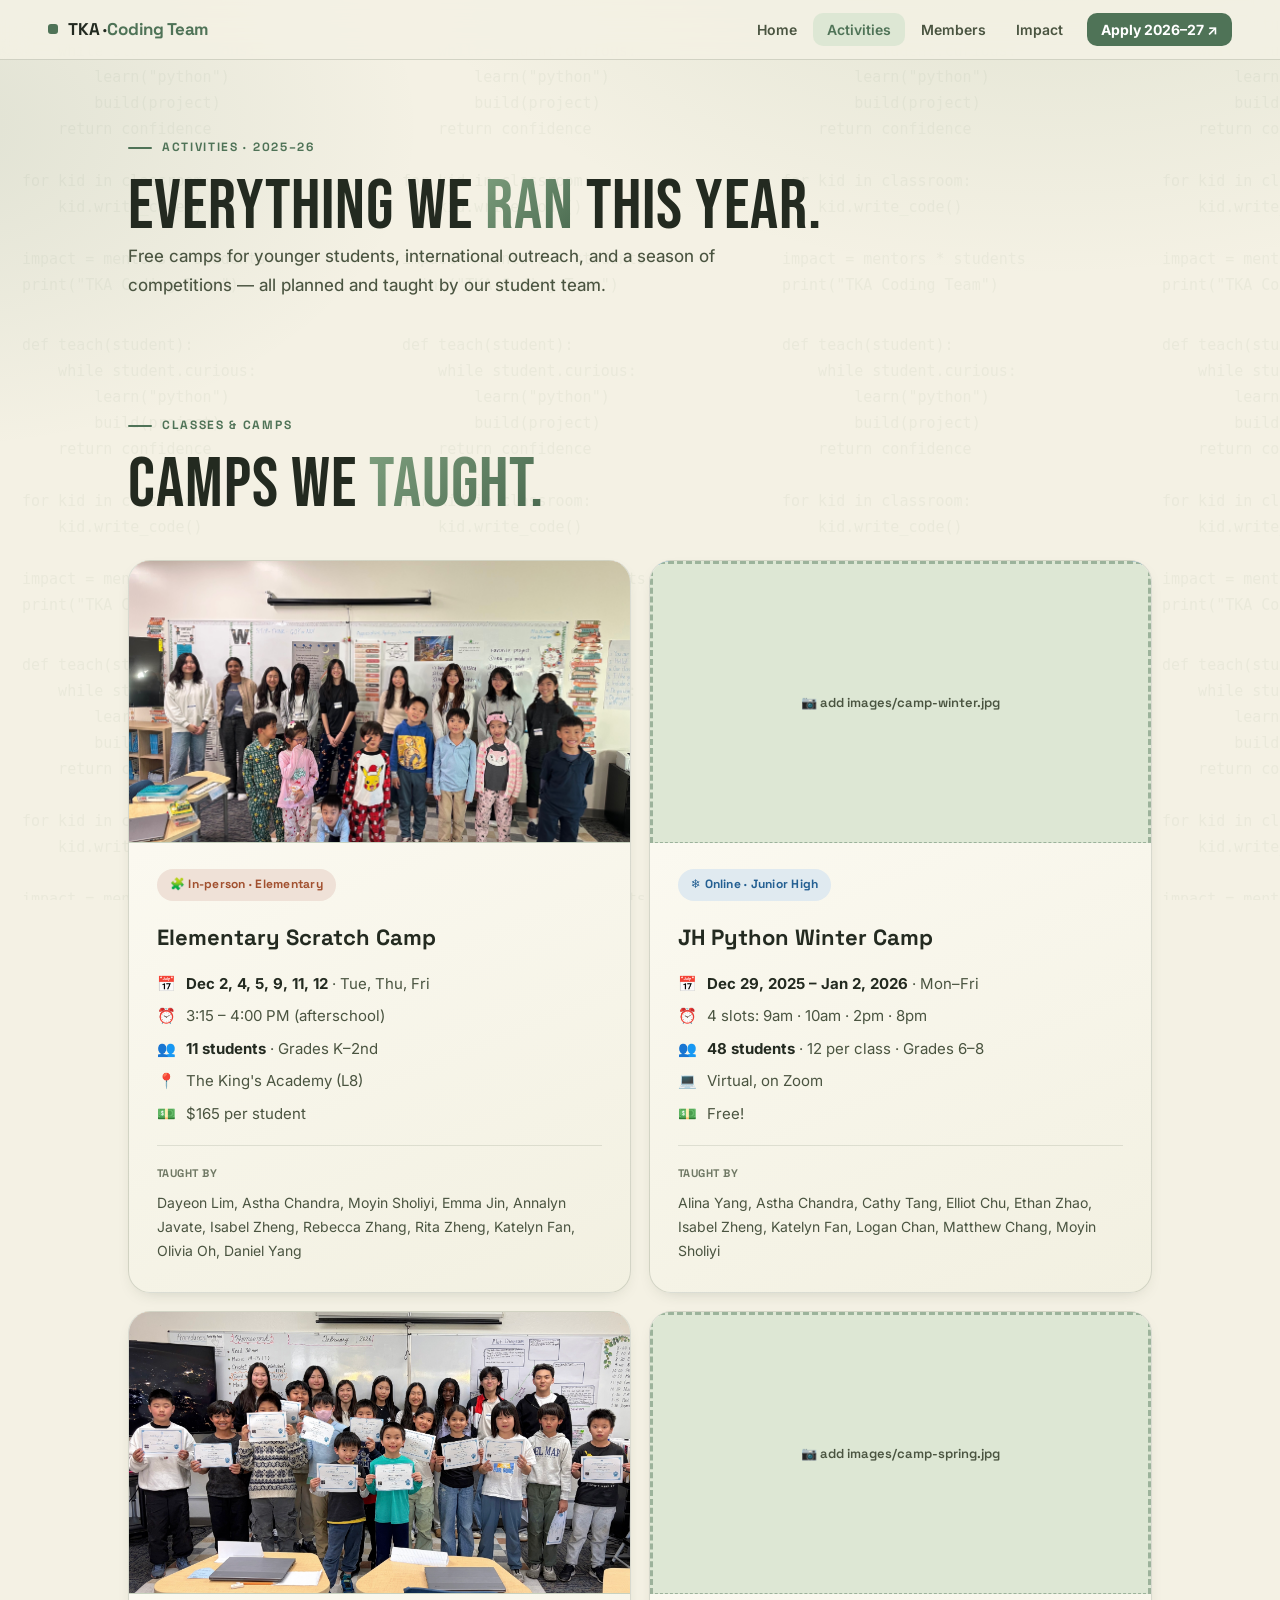
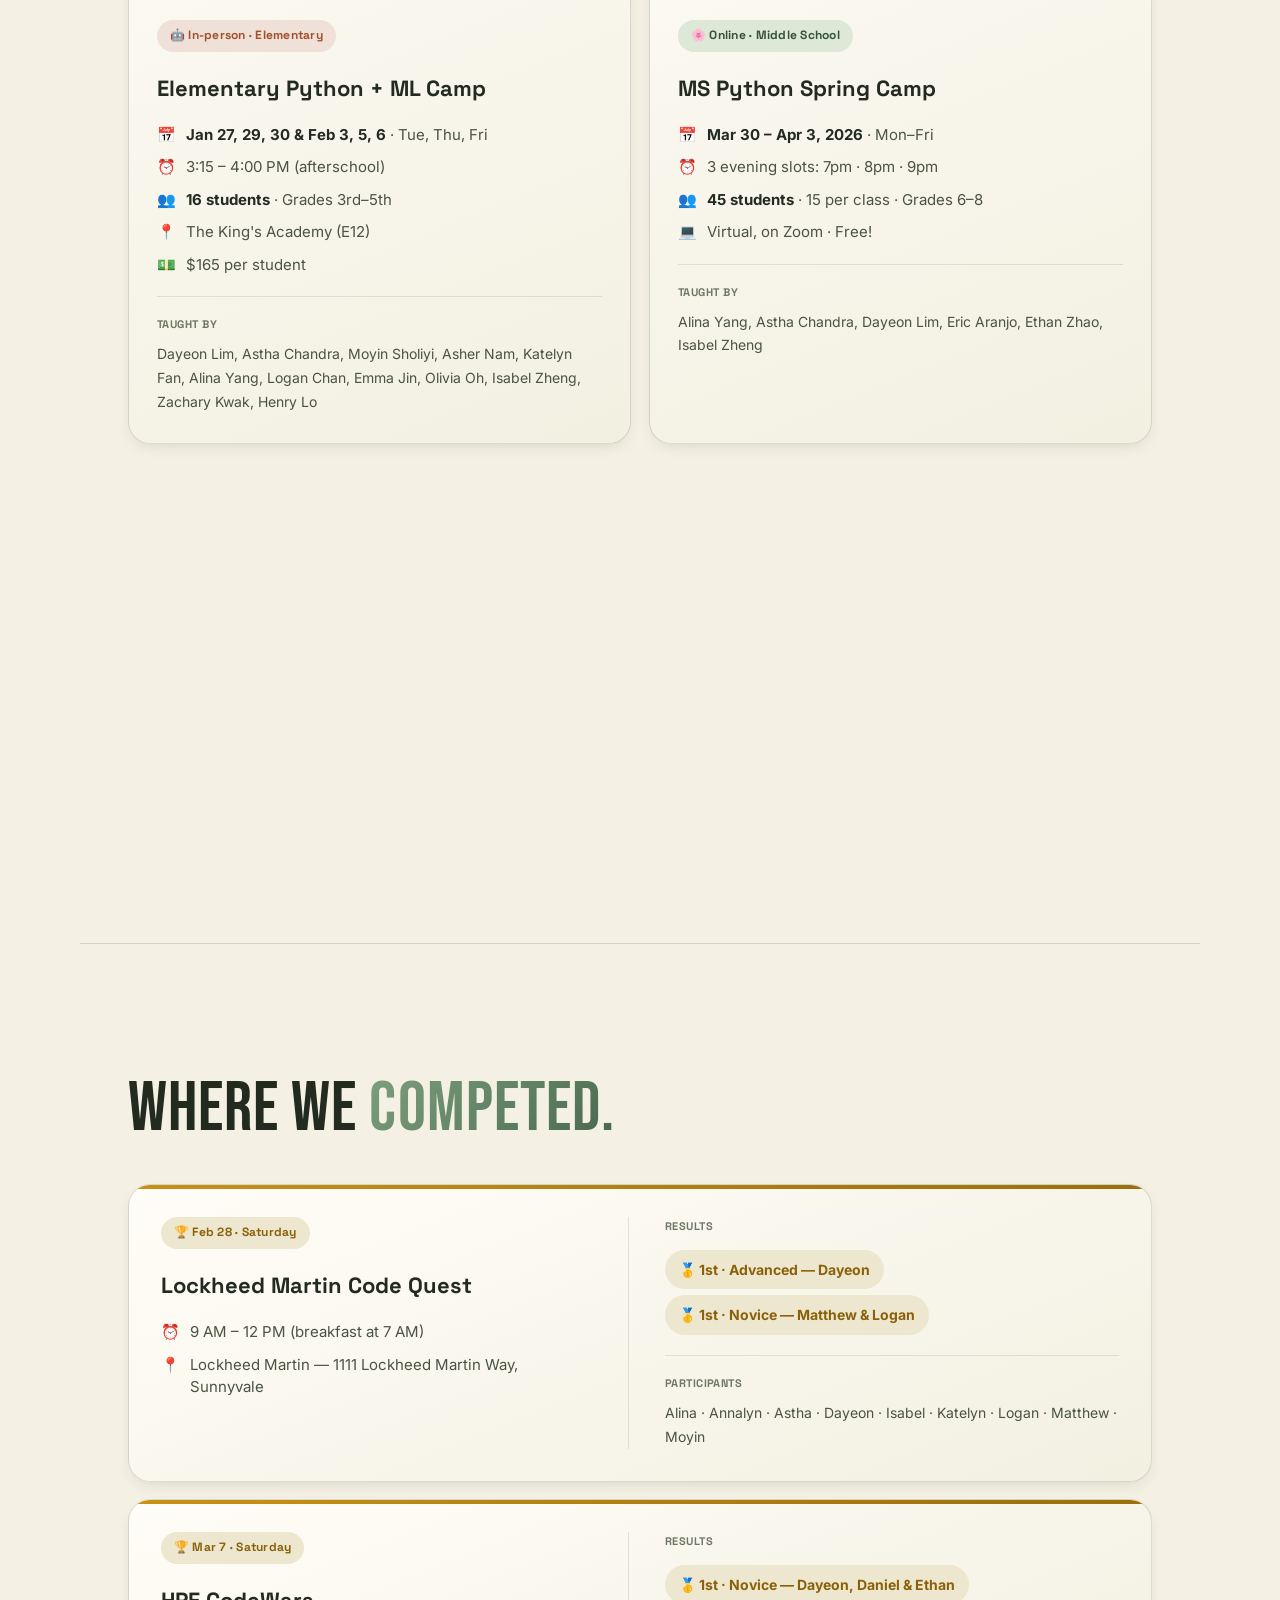
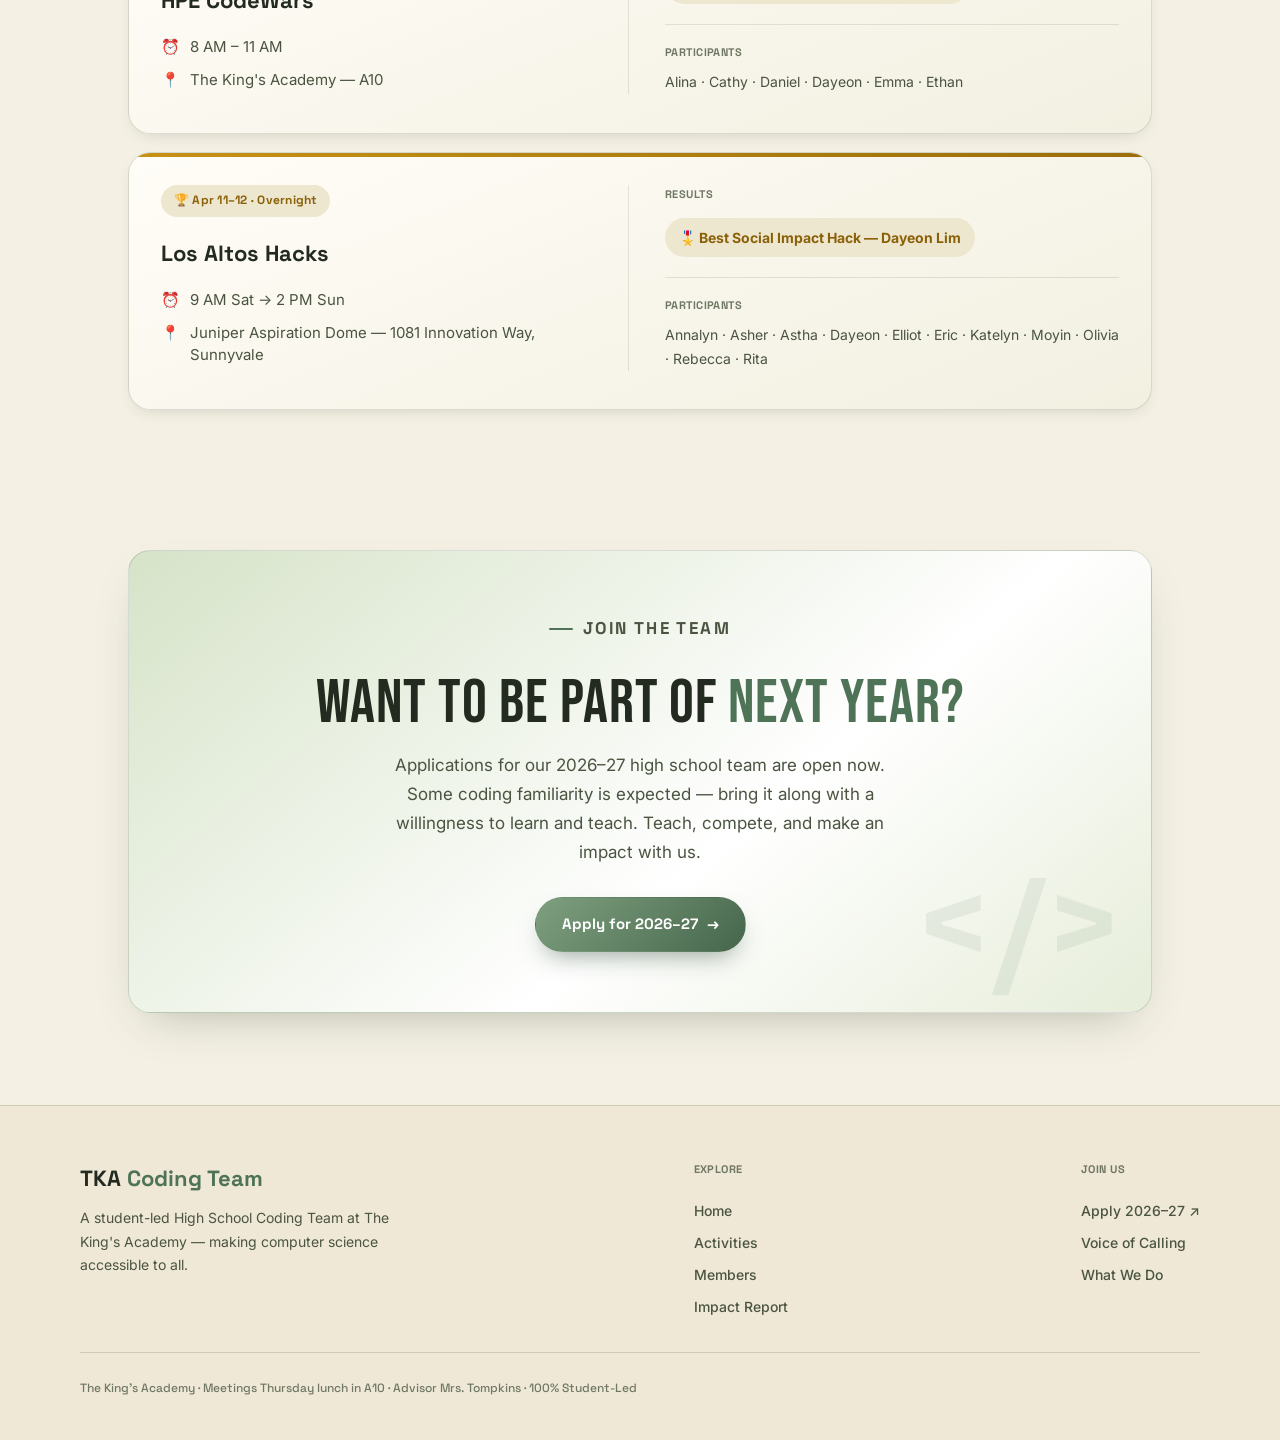
==== activities.html @ e8f92bfe "Update activities.html" ====
<!DOCTYPE html>
<html lang="en">
<head>
<meta charset="UTF-8">
<meta name="viewport" content="width=device-width, initial-scale=1.0">
<title>Activities — TKA Coding Team</title>
<meta name="description" content="Camps, competitions, and outreach run by The King's Academy Coding Team in 2025–26.">
<link rel="preconnect" href="https://fonts.googleapis.com">
<link rel="preconnect" href="https://fonts.gstatic.com" crossorigin>
<link href="https://fonts.googleapis.com/css2?family=Bebas+Neue&family=Inter:wght@400;500;600;700&family=Space+Grotesk:wght@400;500;600;700&display=swap" rel="stylesheet">
<link rel="icon" type="image/png" href="images/logo.png">
<link rel="apple-touch-icon" href="images/logo.png">
<link rel="stylesheet" href="css/styles.css">
</head>
<body>

<nav>
  <a href="index.html" class="nav-logo">TKA · <span>Coding Team</span></a>
  <button class="nav-toggle" aria-label="Menu">☰</button>
  <ul class="nav-links">
    <li><a href="index.html">Home</a></li>
    <li><a href="activities.html">Activities</a></li>
    <li><a href="members.html">Members</a></li>
    <li><a href="impact.html">Impact</a></li>
    <li><a href="https://docs.google.com/forms/d/12OOObvQFK_eyTiufzC-81fakIv8ijPtO2T-Ucrf9pNE/viewform" class="cta" target="_blank" rel="noopener">Apply 2026–27 ↗</a></li>
  </ul>
</nav>

<!-- ===================== PAGE HEADER ===================== -->
<section class="section" style="padding-top:130px;padding-bottom:40px;">
  <p class="eyebrow fi">Activities · 2025–26</p>
  <h2 class="sec fi" style="margin-bottom:22px;">Everything we <em>ran</em> this year.</h2>
  <p class="sec-intro fi">Free camps for younger students, international outreach, and a season of competitions — all planned and taught by our student team.</p>
</section>

<!-- ===================== CAMPS ===================== -->
<section class="section" style="padding-top:24px;">
  <p class="eyebrow fi">Classes &amp; Camps</p>
  <h2 class="sec fi">Camps we <em>taught.</em></h2>
  <div class="grid-2">

    <article class="card camp-card fi">
      <div class="card-top top-coral"></div>
      <figure class="photo camp-photo ratio-16-9" data-label="add images/camp-scratch.jpg"><img src="images/camp-scratch.jpg" alt="Elementary Scratch Camp" onerror="this.classList.add('missing')"></figure>
      <div class="camp-body">
        <span class="badge coral">🧩 In-person · Elementary</span>
        <h3>Elementary Scratch Camp</h3>
        <div class="info-row"><span class="ic">📅</span><span><strong>Dec 2, 4, 5, 9, 11, 12</strong> · Tue, Thu, Fri</span></div>
        <div class="info-row"><span class="ic">⏰</span><span>3:15 – 4:00 PM (afterschool)</span></div>
        <div class="info-row"><span class="ic">👥</span><span><strong>11 students</strong> · Grades K–2nd</span></div>
        <div class="info-row"><span class="ic">📍</span><span>The King's Academy (L8)</span></div>
        <div class="info-row"><span class="ic">💵</span><span>$165 per student</span></div>
        <div class="card-note"><strong>Taught by</strong>Dayeon Lim, Astha Chandra, Moyin Sholiyi, Emma Jin, Annalyn Javate, Isabel Zheng, Rebecca Zhang, Rita Zheng, Katelyn Fan, Olivia Oh, Daniel Yang</div>
      </div>
    </article>

    <article class="card camp-card fi">
      <div class="card-top top-winter"></div>
      <figure class="photo camp-photo ratio-16-9" data-label="add images/camp-winter.jpg"><img src="images/camp-winter.jpg" alt="JH Python Winter Camp" onerror="this.classList.add('missing')"></figure>
      <div class="camp-body">
        <span class="badge winter">❄️ Online · Junior High</span>
        <h3>JH Python Winter Camp</h3>
        <div class="info-row"><span class="ic">📅</span><span><strong>Dec 29, 2025 – Jan 2, 2026</strong> · Mon–Fri</span></div>
        <div class="info-row"><span class="ic">⏰</span><span>4 slots: 9am · 10am · 2pm · 8pm</span></div>
        <div class="info-row"><span class="ic">👥</span><span><strong>48 students</strong> · 12 per class · Grades 6–8</span></div>
        <div class="info-row"><span class="ic">💻</span><span>Virtual, on Zoom</span></div>
        <div class="info-row"><span class="ic">💵</span><span>Free!</span></div>
        <div class="card-note"><strong>Taught by</strong>Alina Yang, Astha Chandra, Cathy Tang, Elliot Chu, Ethan Zhao, Isabel Zheng, Katelyn Fan, Logan Chan, Matthew Chang, Moyin Sholiyi</div>
      </div>
    </article>

    <article class="card camp-card fi">
      <div class="card-top top-coral"></div>
      <figure class="photo camp-photo ratio-16-9" data-label="add images/camp-elementary-ml.jpg"><img src="images/camp-elementary-ml.jpg" alt="Elementary Python + ML Camp" onerror="this.classList.add('missing')"></figure>
      <div class="camp-body">
        <span class="badge coral">🤖 In-person · Elementary</span>
        <h3>Elementary Python + ML Camp</h3>
        <div class="info-row"><span class="ic">📅</span><span><strong>Jan 27, 29, 30 &amp; Feb 3, 5, 6</strong> · Tue, Thu, Fri</span></div>
        <div class="info-row"><span class="ic">⏰</span><span>3:15 – 4:00 PM (afterschool)</span></div>
        <div class="info-row"><span class="ic">👥</span><span><strong>16 students</strong> · Grades 3rd–5th</span></div>
        <div class="info-row"><span class="ic">📍</span><span>The King's Academy (E12)</span></div>
        <div class="info-row"><span class="ic">💵</span><span>$165 per student</span></div>
        <div class="card-note"><strong>Taught by</strong>Dayeon Lim, Astha Chandra, Moyin Sholiyi, Asher Nam, Katelyn Fan, Alina Yang, Logan Chan, Emma Jin, Olivia Oh, Isabel Zheng, Zachary Kwak, Henry Lo</div>
      </div>
    </article>

    <article class="card camp-card fi">
      <div class="card-top top-spring"></div>
      <figure class="photo camp-photo ratio-16-9" data-label="add images/camp-spring.jpg"><img src="images/camp-spring.jpg" alt="MS Python Spring Camp" onerror="this.classList.add('missing')"></figure>
      <div class="camp-body">
        <span class="badge spring">🌸 Online · Middle School</span>
        <h3>MS Python Spring Camp</h3>
        <div class="info-row"><span class="ic">📅</span><span><strong>Mar 30 – Apr 3, 2026</strong> · Mon–Fri</span></div>
        <div class="info-row"><span class="ic">⏰</span><span>3 evening slots: 7pm · 8pm · 9pm</span></div>
        <div class="info-row"><span class="ic">👥</span><span><strong>45 students</strong> · 15 per class · Grades 6–8</span></div>
        <div class="info-row"><span class="ic">💻</span><span>Virtual, on Zoom · Free!</span></div>
        <div class="card-note"><strong>Taught by</strong>Alina Yang, Astha Chandra, Dayeon Lim, Eric Aranjo, Ethan Zhao, Isabel Zheng</div>
        </div>
      </div>
    </article>

    <article class="card camp-card wide fi" style="grid-column:1 / -1;">
      <div class="card-top top-spring"></div>
      <figure class="photo camp-photo ratio-21-9" data-label="add images/camp-china.jpg"><img src="images/camp-china.jpg" alt="Python Camp for MS in China" onerror="this.classList.add('missing')"></figure>
      <div class="camp-body">
        <span class="badge spring">🌏 Online · Outreach to China</span>
        <h3>Python Camp for MS in China</h3>
        <div class="info-row"><span class="ic">📅</span><span><strong>August 10 - Aug 13, 2026</strong> · Mon-Thu · 4 days</span></div>
        <div class="info-row"><span class="ic">⏰</span><span>1 hour / day</span></div>
        <div class="info-row"><span class="ic">👥</span><span><strong>15 students</strong> in China</span></div>
        <div class="info-row"><span class="ic">💻</span><span>Virtual, on VooV</span></div>
        <div class="info-row"><span class="ic">🤝</span><span>In partnership with SPARK Global</span></div>
        <div class="card-note"><strong>Taught by</strong>Cathy Tang & Alina Yang</div>
      </div>
    </article>

  </div>
</section>

<div class="divider"></div>

<!-- ===================== COMPETITIONS ===================== -->
<section class="section">
  <p class="eyebrow gold fi">Competitions &amp; Hackathons</p>
  <h2 class="sec fi">Where we <em>competed.</em></h2>

  <div class="comp-list">

    <article class="card comp-card fi">
      <div class="card-top top-gold"></div>
      <div class="comp-main">
        <span class="badge gold">🏆 Feb 28 · Saturday</span>
        <h3>Lockheed Martin Code Quest</h3>
        <div class="info-row"><span class="ic">⏰</span><span>9 AM – 12 PM (breakfast at 7 AM)</span></div>
        <div class="info-row"><span class="ic">📍</span><span>Lockheed Martin — 1111 Lockheed Martin Way, Sunnyvale</span></div>
      </div>
      <div class="comp-side">
        <div class="card-note">
          <strong>Results</strong>
          <span class="result-pill">🥇 1st · Advanced — Dayeon</span>
          <span class="result-pill">🥇 1st · Novice — Matthew &amp; Logan</span>
        </div>
        <div class="card-note"><strong>Participants</strong>Alina · Annalyn · Astha · Dayeon · Isabel · Katelyn · Logan · Matthew · Moyin</div>
      </div>
    </article>

    <article class="card comp-card fi">
      <div class="card-top top-gold"></div>
      <div class="comp-main">
        <span class="badge gold">🏆 Mar 7 · Saturday</span>
        <h3>HPE CodeWars</h3>
        <div class="info-row"><span class="ic">⏰</span><span>8 AM – 11 AM</span></div>
        <div class="info-row"><span class="ic">📍</span><span>The King's Academy — A10</span></div>
      </div>
      <div class="comp-side">
        <div class="card-note">
          <strong>Results</strong>
          <span class="result-pill">🥇 1st · Novice — Dayeon, Daniel &amp; Ethan</span>
        </div>
        <div class="card-note"><strong>Participants</strong>Alina · Cathy · Daniel · Dayeon · Emma · Ethan</div>
      </div>
    </article>

    <article class="card comp-card fi">
      <div class="card-top top-gold"></div>
      <div class="comp-main">
        <span class="badge gold">🏆 Apr 11–12 · Overnight</span>
        <h3>Los Altos Hacks</h3>
        <div class="info-row"><span class="ic">⏰</span><span>9 AM Sat → 2 PM Sun</span></div>
        <div class="info-row"><span class="ic">📍</span><span>Juniper Aspiration Dome — 1081 Innovation Way, Sunnyvale</span></div>
      </div>
      <div class="comp-side">
        <div class="card-note">
          <strong>Results</strong>
          <span class="result-pill">🎖️ Best Social Impact Hack — Dayeon Lim</span>
        </div>
        <div class="card-note"><strong>Participants</strong>Annalyn · Asher · Astha · Dayeon · Elliot · Eric · Katelyn · Moyin · Olivia · Rebecca · Rita</div>
      </div>
    </article>

  </div>
</section>

<!-- ===================== APPLY CTA ===================== -->
<section class="section tight">
  <div class="apply-cta" style="padding:0;">
    <div class="apply-box fi">
      <p class="eyebrow">Join the team</p>
      <h2>Want to be part of <em>next year?</em></h2>
      <p>Applications for our 2026–27 high school team are open now. Some coding familiarity is expected — bring it along with a willingness to learn and teach. Teach, compete, and make an impact with us.</p>
      <a class="btn btn-primary" href="https://docs.google.com/forms/d/12OOObvQFK_eyTiufzC-81fakIv8ijPtO2T-Ucrf9pNE/viewform" target="_blank" rel="noopener">Apply for 2026–27 <span class="arrow">→</span></a>
    </div>
  </div>
</section>

<!-- ===================== FOOTER ===================== -->
<footer>
  <div class="footer-inner">
    <div>
      <div class="footer-brand">TKA <span>Coding Team</span></div>
      <div class="footer-tagline">A student-led High School Coding Team at The King's Academy — making computer science accessible to all.</div>
    </div>
    <div class="footer-nav">
      <div class="footer-col-title">Explore</div>
      <a href="index.html">Home</a>
      <a href="activities.html">Activities</a>
      <a href="members.html">Members</a>
      <a href="impact.html">Impact Report</a>
    </div>
    <div class="footer-nav">
      <div class="footer-col-title">Join Us</div>
      <a href="https://docs.google.com/forms/d/12OOObvQFK_eyTiufzC-81fakIv8ijPtO2T-Ucrf9pNE/viewform" target="_blank" rel="noopener">Apply 2026–27 ↗</a>
      <a href="index.html#voc">Voice of Calling</a>
      <a href="index.html#what">What We Do</a>
    </div>
  </div>
  <div class="footer-meta">
    The King's Academy · Meetings Thursday lunch in A10 · Advisor Mrs. Tompkins · 100% Student-Led
  </div>
</footer>

<script src="js/main.js"></script>
</body>
</html>
---- css/styles.css ----
/* ============================================================
   TKA Coding Team — "sage & code" design system
   Display: Space Grotesk  ·  Body: Inter
   Sage-green, gradient depth, faint code-editor background texture.
   ============================================================ */
*, *::before, *::after { box-sizing: border-box; margin: 0; padding: 0; }

:root {
  /* surfaces — pale sage */
  --bg: #f4f1e4;
  --bg2: #fffdf7;
  --bg3: #efe9d9;
  --bg-soft: #efe8d7;
  --border: rgba(58,74,52,0.13);
  --border2: rgba(58,74,52,0.18);

  /* text */
  --text: #232a20;        /* deep sage charcoal */
  --ink-2: #4a5440;
  --muted: #6f7864;
  --muted2: #a2aa94;

  /* sage green brand + muted supporting accents */
  --green: #4f7357;       --green-soft: #dde7d4;   --green-deep: #35513c;
  --green-bright: #83a483;                          /* light sage for gradients */
  --winter: #5786a8;      --winter-dim: #e0eaf0;   /* muted blue */
  --spring: #5a8a63;      --spring-dim: #dde8d7;   /* sage-green */
  --coral:  #b06a45;      --coral-dim: #efe1d7;    /* muted terracotta */
  --gold:   #927b34;      --gold-dim: #eee7cf;     /* olive gold */
  --accent: #5f6f95;      --accent-dim: #e4e7f0;   /* muted slate */

  /* gradients — soft sage depth */
  --grad-green: linear-gradient(135deg, #7fa07f 0%, #46664c 100%);
  --grad-green-deep: linear-gradient(135deg, #5c7f62 0%, #35513c 100%);
  --grad-soft: linear-gradient(158deg, #fffdf7 0%, #f2f0e1 100%);
  --grad-hero: linear-gradient(175deg, #dae3cc 0%, #ece9da 46%, #f4f1e4 100%);
  --grad-page: radial-gradient(1100px 640px at 82% -12%, rgba(120,150,110,0.16), transparent 60%),
               radial-gradient(860px 560px at -6% 14%, rgba(79,115,87,0.12), transparent 58%);

  /* faint computer-code background texture */
  --code-bg: url("data:image/svg+xml,%3Csvg%20xmlns%3D%27http%3A%2F%2Fwww.w3.org%2F2000%2Fsvg%27%20width%3D%27380%27%20height%3D%27320%27%3E%3Cg%20fill%3D%27%2338553f%27%20fill-opacity%3D%270.055%27%20font-family%3D%27ui-monospace%2CSFMono-Regular%2CMenlo%2CConsolas%2Cmonospace%27%20font-size%3D%2715%27%3E%3Ctext%20x%3D%2722%27%20y%3D%2730%27%20xml%3Aspace%3D%27preserve%27%3Edef%20teach%28student%29%3A%3C%2Ftext%3E%3Ctext%20x%3D%2722%27%20y%3D%2756%27%20xml%3Aspace%3D%27preserve%27%3E%20%20%20%20while%20student.curious%3A%3C%2Ftext%3E%3Ctext%20x%3D%2722%27%20y%3D%2782%27%20xml%3Aspace%3D%27preserve%27%3E%20%20%20%20%20%20%20%20learn%28%22python%22%29%3C%2Ftext%3E%3Ctext%20x%3D%2722%27%20y%3D%27108%27%20xml%3Aspace%3D%27preserve%27%3E%20%20%20%20%20%20%20%20build%28project%29%3C%2Ftext%3E%3Ctext%20x%3D%2722%27%20y%3D%27134%27%20xml%3Aspace%3D%27preserve%27%3E%20%20%20%20return%20confidence%3C%2Ftext%3E%3Ctext%20x%3D%2722%27%20y%3D%27186%27%20xml%3Aspace%3D%27preserve%27%3Efor%20kid%20in%20classroom%3A%3C%2Ftext%3E%3Ctext%20x%3D%2722%27%20y%3D%27212%27%20xml%3Aspace%3D%27preserve%27%3E%20%20%20%20kid.write_code%28%29%3C%2Ftext%3E%3Ctext%20x%3D%2722%27%20y%3D%27264%27%20xml%3Aspace%3D%27preserve%27%3Eimpact%20%3D%20mentors%20%2A%20students%3C%2Ftext%3E%3Ctext%20x%3D%2722%27%20y%3D%27290%27%20xml%3Aspace%3D%27preserve%27%3Eprint%28%22TKA%20Coding%20Team%22%29%3C%2Ftext%3E%3C%2Fg%3E%3C%2Fsvg%3E");

  --shadow-sm: 0 6px 18px -10px rgba(40,55,35,0.28);
  --shadow: 0 20px 44px -22px rgba(40,55,35,0.34);
  --shadow-lg: 0 40px 70px -28px rgba(40,55,35,0.46);

  --maxw: 1120px;
  --r-lg: 22px;
  --r-md: 15px;
  --r-sm: 10px;

  --font-display: 'Space Grotesk', ui-sans-serif, system-ui, sans-serif;
  --font-body: 'Inter', ui-sans-serif, system-ui, sans-serif;
  --font-title: 'Bebas Neue', 'Space Grotesk', sans-serif;
}

html { scroll-behavior: smooth; }
body {
  background-color: var(--bg);
  background-image: var(--code-bg), var(--grad-page);
  background-attachment: fixed;
  color: var(--text);
  font-family: var(--font-body);
  overflow-x: hidden;
  line-height: 1.65;
  -webkit-font-smoothing: antialiased;
}
a { color: inherit; }
::selection { background: var(--green-soft); color: var(--green-deep); }

/* ---------- NAV ---------- */
nav {
  position: fixed; top: 0; left: 0; right: 0; z-index: 200;
  background: rgba(244,241,228,0.85); backdrop-filter: blur(14px);
  border-bottom: 1px solid var(--border2);
  padding: 0 48px; height: 60px;
  display: flex; align-items: center; justify-content: space-between;
}
.nav-logo {
  font-family: var(--font-display); font-size: 17px; font-weight: 800;
  color: var(--text); text-decoration: none; letter-spacing: -0.01em;
  display: inline-flex; align-items: center;
}
.nav-logo::before { content: ''; width: 10px; height: 10px; border-radius: 3px; background: var(--green); display: inline-block; margin-right: 10px; }
.nav-logo span { color: var(--green); }
.nav-links { display: flex; gap: 2px; list-style: none; align-items: center; }
.nav-links a {
  color: var(--ink-2); text-decoration: none; font-size: 14px; font-weight: 600;
  padding: 8px 14px; border-radius: var(--r-sm); transition: all 0.15s;
}
.nav-links a:hover, .nav-links a.active { color: var(--green); background: var(--green-soft); }
.nav-links a.cta {
  background: var(--green); color: #fff; font-weight: 700; margin-left: 8px;
}
.nav-links a.cta:hover { background: var(--green-deep); color: #fff; }
.nav-toggle { display: none; background: none; border: none; color: var(--text); font-size: 22px; cursor: pointer; padding: 6px 10px; }
@media (max-width: 820px) {
  nav { padding: 0 18px; }
  .nav-toggle { display: block; }
  .nav-links {
    position: absolute; top: 60px; left: 0; right: 0; flex-direction: column;
    background: rgba(244,241,228,0.96); backdrop-filter: blur(14px);
    border-bottom: 1px solid var(--border2); box-shadow: var(--shadow);
    padding: 12px 18px; gap: 4px; display: none;
  }
  .nav-links.open { display: flex; }
  .nav-links a { width: 100%; padding: 13px 14px; }
  .nav-links a.cta { margin-left: 0; text-align: center; margin-top: 6px; }
}

/* ---------- LAYOUT PRIMITIVES ---------- */
.section { max-width: var(--maxw); margin: 0 auto; padding: 88px 48px; }
.section.tight { padding-top: 52px; padding-bottom: 52px; }
@media (max-width: 640px) { .section { padding: 58px 24px; } }

.divider { width: min(var(--maxw), calc(100% - 96px)); height: 1px; margin: 0 auto; background: var(--border2); }

.eyebrow {
  font-family: var(--font-display); font-size: 12px; font-weight: 700;
  letter-spacing: 0.14em; text-transform: uppercase; color: var(--green);
  margin-bottom: 14px; display: inline-flex; align-items: center; gap: 10px;
}
.eyebrow::before { content: ''; width: 24px; height: 2px; background: var(--green); border-radius: 2px; }
.eyebrow.g { color: var(--spring); }
.eyebrow.g::before { background: var(--spring); }
.eyebrow.c { color: var(--coral); }
.eyebrow.c::before { background: var(--coral); }
.eyebrow.gold { color: var(--gold); }
.eyebrow.gold::before { background: var(--gold); }

h2.sec {
  font-family: var(--font-title); font-size: clamp(42px, 5.6vw, 70px);
  font-weight: 400; line-height: 1.0; letter-spacing: 0.015em; margin-bottom: 40px;
}
h2.sec em { font-style: normal; background: var(--grad-green); -webkit-background-clip: text; background-clip: text; color: transparent; }
h2.sec.g em { background: linear-gradient(135deg, #83a483, #46664c); -webkit-background-clip: text; background-clip: text; color: transparent; }
h2.sec.c em { background: linear-gradient(135deg, #d1794f, #9c4522); -webkit-background-clip: text; background-clip: text; color: transparent; }
.sec-intro { font-size: 17px; color: var(--ink-2); max-width: 640px; margin: -22px 0 44px; line-height: 1.7; font-weight: 450; }

/* ---------- HERO ---------- */
.hero {
  min-height: 86vh; display: flex; flex-direction: column; justify-content: center;
  padding: 140px 64px 88px; position: relative; overflow: hidden;
  background: var(--grad-hero);
}
.hero-watermark { display: none; }
.hero-tag {
  font-family: var(--font-display); font-size: 13px; font-weight: 700;
  letter-spacing: 0.06em; color: var(--green); margin-bottom: 20px;
  display: inline-flex; align-items: center; gap: 12px; text-transform: uppercase;
}
.hero-tag::before { content: ''; width: 30px; height: 2px; background: var(--green); border-radius: 2px; }
.hero h1 {
  font-family: var(--font-title); font-size: clamp(66px, 11vw, 150px);
  font-weight: 400; line-height: 0.9; letter-spacing: 0.01em; margin-bottom: 26px;
}
.hero h1 em { font-style: normal; background: var(--grad-green); -webkit-background-clip: text; background-clip: text; color: transparent; }
.hero-sub { font-size: 18px; color: var(--ink-2); max-width: 580px; line-height: 1.7; margin-bottom: 38px; }
.hero-actions { display: flex; gap: 14px; flex-wrap: wrap; margin-bottom: 52px; }
.hero-stats { display: flex; gap: 12px; flex-wrap: wrap; width: fit-content; }
.hstat {
  background: var(--grad-soft); border: 1px solid var(--border2); border-radius: var(--r-md);
  padding: 20px 30px; text-align: center; box-shadow: var(--shadow-sm);
}
.hstat-num { font-family: var(--font-title); font-size: 50px; font-weight: 400; color: var(--text); display: block; line-height: 1; }
.hstat-num em { font-style: normal; color: var(--green); }
.hstat-lbl { font-family: var(--font-display); font-size: 12px; font-weight: 600; color: var(--muted); letter-spacing: 0.02em; margin-top: 8px; }
@media (max-width: 640px) {
  .hero { padding: 120px 24px 56px; min-height: 78vh; }
  .hero-stats { width: 100%; }
  .hstat { flex: 1 1 42%; padding: 16px 12px; }
}

/* ---------- BUTTONS ---------- */
.btn {
  display: inline-flex; align-items: center; gap: 9px; text-decoration: none;
  font-family: var(--font-display); font-weight: 700; font-size: 15px;
  padding: 14px 26px; border-radius: 100px; transition: transform 0.16s, box-shadow 0.16s, background 0.16s, color 0.16s;
  border: 1px solid transparent; cursor: pointer;
}
.btn-primary { background: var(--grad-green); color: #fff; box-shadow: 0 12px 26px -10px rgba(53,81,60,0.55); }
.btn-primary:hover { background: var(--grad-green-deep); transform: translateY(-2px); }
.btn-ghost { background: var(--grad-soft); color: var(--text); border-color: var(--border2); }
.btn-ghost:hover { border-color: var(--green); color: var(--green); transform: translateY(-2px); }
.btn .arrow { transition: transform 0.16s; }
.btn:hover .arrow { transform: translateX(3px); }

/* ---------- PHOTO PLACEHOLDERS ---------- */
/* Drop a matching file into /images and it appears automatically. */
.photo {
  position: relative; border-radius: var(--r-md); overflow: hidden;
  background: var(--green-soft); border: 1px solid var(--border2); min-height: 200px;
  display: flex; align-items: center; justify-content: center;
}
.photo img { width: 100%; height: 100%; object-fit: cover; display: block; }
.photo img.missing { display: none; }
.photo::after {
  content: '📷  ' attr(data-label);
  position: absolute; inset: 0; display: none;
  align-items: center; justify-content: center; text-align: center; padding: 24px;
  font-family: var(--font-display); font-weight: 600; font-size: 13px;
  color: var(--ink-2); line-height: 1.7;
}
.photo:has(img.missing)::after, .photo.empty::after { display: flex; }
.photo:has(img.missing), .photo.empty { border-style: dashed; border-color: rgba(79,115,87,0.45); }
.photo.ratio-4-3 { aspect-ratio: 4 / 3; }
.photo.ratio-1-1 { aspect-ratio: 1 / 1; }
.photo.ratio-16-9 { aspect-ratio: 16 / 9; }
.photo.ratio-3-4 { aspect-ratio: 3 / 4; }

.photo-caption { font-family: var(--font-display); font-size: 13px; font-weight: 600; color: var(--muted); margin-top: 12px; text-align: center; }

.photo-grid { display: grid; gap: 16px; }
.photo-grid.cols-2 { grid-template-columns: 1fr 1fr; }
.photo-grid.cols-3 { grid-template-columns: repeat(3, 1fr); }
@media (max-width: 720px) { .photo-grid.cols-3 { grid-template-columns: 1fr 1fr; } }
@media (max-width: 520px) { .photo-grid.cols-2, .photo-grid.cols-3 { grid-template-columns: 1fr; } }

/* ---------- CAROUSEL ---------- */
.carousel { position: relative; }
.carousel-track-wrap { overflow: hidden; border-radius: var(--r-lg); box-shadow: var(--shadow-sm); border: 1px solid var(--border2); }
.carousel-track { display: flex; transition: transform 0.5s cubic-bezier(0.22, 1, 0.36, 1); }
.carousel-slide { min-width: 100%; }
.carousel-slide .photo { border-radius: 0; aspect-ratio: 16 / 9; min-height: 0; border: none; }
.carousel-slide .slide-caption {
  display: flex; align-items: center; gap: 12px; margin-top: 16px;
  font-size: 15px; color: var(--ink-2); font-weight: 500; flex-wrap: wrap;
}
.carousel-slide .slide-caption .tag {
  font-family: var(--font-display); font-size: 12px; font-weight: 700; letter-spacing: 0.03em;
  text-transform: uppercase; color: #fff; background: var(--green);
  padding: 5px 13px; border-radius: 100px;
}
.carousel-btn {
  position: absolute; top: calc(50% - 34px); transform: translateY(-50%); z-index: 5;
  width: 46px; height: 46px; border-radius: 50%; border: 1px solid var(--border2);
  background: rgba(255,255,255,0.94); backdrop-filter: blur(6px); color: var(--green);
  font-size: 22px; cursor: pointer; display: flex; align-items: center; justify-content: center;
  transition: all 0.15s; box-shadow: var(--shadow-sm); font-family: var(--font-display); line-height: 0;
}
.carousel-btn:hover { background: var(--green); color: #fff; }
.carousel-btn.prev { left: 16px; }
.carousel-btn.next { right: 16px; }
.carousel-dots { display: flex; gap: 8px; justify-content: center; margin-top: 20px; }
.carousel-dot { width: 8px; height: 8px; border-radius: 50%; background: var(--muted2); border: none; cursor: pointer; padding: 0; transition: all 0.2s; }
.carousel-dot.active { background: var(--green); width: 26px; border-radius: 100px; }
@media (max-width: 640px) { .carousel-slide .photo { aspect-ratio: 4/3; } }

/* ---------- CARDS / INFO ---------- */
.card {
  background: var(--grad-soft); border: 1px solid var(--border2); border-radius: var(--r-lg);
  padding: 32px; position: relative; overflow: hidden; box-shadow: var(--shadow-sm);
  transition: transform 0.2s, box-shadow 0.2s, border-color 0.2s; text-decoration: none; color: inherit;
  display: block;
}
.card:hover { transform: translateY(-3px); box-shadow: var(--shadow); }
a.card:hover { border-color: var(--green); }
.card-top { height: 4px; position: absolute; top: 0; left: 0; right: 0; }
.top-winter { background: linear-gradient(90deg, #3d8fd0, #2b74b0); }
.top-spring { background: linear-gradient(90deg, var(--green-bright), var(--green)); }
.top-coral  { background: linear-gradient(90deg, #d1794f, #b85a34); }
.top-gold   { background: linear-gradient(90deg, #c79215, #9c6e0a); }

.card-link { display: inline-flex; align-items: center; gap: 6px; margin-top: 14px; font-family: var(--font-display); font-size: 13px; font-weight: 700; color: var(--green); }
a.card:hover .card-link { text-decoration: underline; }

.badge {
  display: inline-flex; align-items: center; gap: 6px; font-family: var(--font-display);
  font-size: 12px; font-weight: 700; letter-spacing: 0.02em;
  padding: 6px 13px; border-radius: 100px; margin-bottom: 18px;
}
.badge.winter { background: var(--winter-dim); color: #235f92; }
.badge.spring { background: var(--spring-dim); color: var(--green-deep); }
.badge.coral  { background: var(--coral-dim); color: #a1502f; }
.badge.gold   { background: var(--gold-dim); color: #8a6109; }

.card h3 { font-family: var(--font-display); font-size: 22px; font-weight: 700; margin-bottom: 18px; color: var(--text); }
.info-row { display: flex; gap: 10px; margin-bottom: 10px; font-size: 15px; color: var(--ink-2); line-height: 1.5; }
.info-row .ic { flex-shrink: 0; }
.info-row strong { color: var(--text); font-weight: 700; }
.card-note { margin-top: 20px; padding-top: 18px; border-top: 1px solid var(--border); font-size: 14px; color: var(--ink-2); line-height: 1.7; }
.card-note strong { font-family: var(--font-display); font-size: 11px; font-weight: 700; letter-spacing: 0.04em; text-transform: uppercase; color: var(--muted); display: block; margin-bottom: 8px; }

.grid-2 { display: grid; grid-template-columns: 1fr 1fr; gap: 18px; }
.grid-3 { display: grid; grid-template-columns: repeat(3, 1fr); gap: 18px; }
@media (max-width: 820px) { .grid-3 { grid-template-columns: 1fr 1fr; } }
@media (max-width: 700px) { .grid-2 { grid-template-columns: 1fr; } }
@media (max-width: 560px) { .grid-3 { grid-template-columns: 1fr; } }

.result-pill { display: inline-flex; align-items: center; gap: 7px; margin: 6px 6px 0 0; padding: 8px 14px; border-radius: 100px; font-size: 14px; font-weight: 700; background: var(--gold-dim); color: #8a6109; white-space: nowrap; max-width: 100%; }

/* ---------- PULL BANNER ---------- */
.pull-banner {
  max-width: var(--maxw); margin: 0 auto; border-radius: var(--r-lg);
  background: linear-gradient(135deg, #d3e2c7 0%, #eef3e7 55%, #dde8d5 100%);
  padding: 56px 52px; display: flex; align-items: center; gap: 44px;
  overflow: hidden; position: relative; border: 1px solid var(--border2); box-shadow: var(--shadow-sm);
}
.pull-banner.green { background: linear-gradient(135deg, #d3e2c7, #dfe8ef); }
.pull-banner::after {
  content: '"'; position: absolute; right: 34px; top: -30px;
  font-family: var(--font-display); font-size: 200px; font-weight: 800; color: rgba(79,115,87,0.12);
  line-height: 1; pointer-events: none;
}
.pb-num { font-family: var(--font-title); font-size: clamp(74px,11vw,142px); font-weight: 400; color: var(--green); line-height: 0.9; letter-spacing: 0.01em; flex-shrink: 0; }
.pb-text { color: var(--text); font-size: 18px; line-height: 1.65; max-width: 520px; font-weight: 500; }
.pb-text strong { color: var(--green-deep); font-weight: 700; }
.pb-text a { color: var(--green) !important; font-weight: 700; text-decoration: underline; }
@media (max-width: 640px) { .pull-banner { flex-direction: column; gap: 16px; padding: 42px 26px; text-align: center; } }

/* ---------- APPLICATION CTA ---------- */
.apply-cta { max-width: var(--maxw); margin: 0 auto; }
.apply-box {
  background: linear-gradient(140deg, #d6e3c8 0%, #ffffff 60%, #e6edd9 100%);
  border: 1px solid var(--border2); border-radius: var(--r-lg);
  padding: 60px 52px; text-align: center; position: relative; overflow: hidden;
  box-shadow: var(--shadow);
}
.apply-box::before { content: '</>'; position: absolute; right: 26px; bottom: -20px; font-family: var(--font-display); font-size: 130px; font-weight: 800; color: rgba(79,115,87,0.09); pointer-events: none; }
.apply-box > * { position: relative; }
.apply-box .eyebrow { justify-content: center; }
.apply-box h2 { font-family: var(--font-title); font-size: clamp(38px,5.4vw,62px); font-weight: 400; line-height: 1.0; letter-spacing: 0.015em; margin-bottom: 16px; }
.apply-box h2 em { font-style: normal; color: var(--green); }
.apply-box p { color: var(--ink-2); font-size: 17px; max-width: 540px; margin: 0 auto 30px; line-height: 1.7; }
@media (max-width: 640px) { .apply-box { padding: 44px 26px; } }

/* ---------- BOARD / MEMBERS ---------- */
.board-grid { display: grid; grid-template-columns: repeat(4, 1fr); gap: 18px; }
@media (max-width: 900px) { .board-grid { grid-template-columns: repeat(3, 1fr); } }
@media (max-width: 640px) { .board-grid { grid-template-columns: repeat(2, 1fr); } }
@media (max-width: 420px) { .board-grid { grid-template-columns: 1fr; } }
.board-card { background: var(--grad-soft); border: 1px solid var(--border2); border-radius: var(--r-md); overflow: hidden; box-shadow: var(--shadow-sm); transition: transform 0.2s, box-shadow 0.2s; }
.board-card:hover { transform: translateY(-3px); box-shadow: var(--shadow); }
.board-card .photo { border-radius: 0; border: none; border-bottom: 1px solid var(--border); }
.board-body { padding: 18px 18px 20px; }
.board-role { font-family: var(--font-display); font-size: 11px; font-weight: 700; letter-spacing: 0.04em; text-transform: uppercase; color: var(--green); margin-bottom: 6px; }
.board-name { font-family: var(--font-display); font-size: 19px; font-weight: 700; }
.board-grade { font-size: 13px; color: var(--muted); margin-top: 2px; font-weight: 500; }

.roster { display: grid; grid-template-columns: repeat(auto-fill, minmax(220px, 1fr)); gap: 12px; }
.member-chip { display: flex; align-items: center; gap: 12px; background: var(--grad-soft); border: 1px solid var(--border2); border-radius: var(--r-sm); padding: 12px 16px; box-shadow: var(--shadow-sm); transition: transform 0.15s, box-shadow 0.15s; }
.member-chip:hover { transform: translateY(-2px); box-shadow: var(--shadow); }
.avatar { width: 40px; height: 40px; border-radius: 50%; flex-shrink: 0; color: #fff; display: flex; align-items: center; justify-content: center; font-family: var(--font-display); font-size: 14px; font-weight: 700; background: var(--green); }
.member-info { min-width: 0; }
.member-name { font-family: var(--font-display); font-size: 15px; font-weight: 700; color: var(--text); }
.member-grade { font-size: 12px; color: var(--muted); font-weight: 500; }
.member-chip.alum { background: var(--bg3); opacity: 0.92; }
.member-chip.alum .avatar { background: var(--muted); }
.member-chip.alum .member-grade { font-style: italic; }

/* ---------- TIMELINE ---------- */
.timeline { border-left: 2px solid var(--border2); padding-left: 30px; margin-left: 6px; }
.tl-item { position: relative; padding-bottom: 30px; }
.tl-item:last-child { padding-bottom: 0; }
.tl-item::before { content: ''; position: absolute; left: -37px; top: 5px; width: 12px; height: 12px; border-radius: 50%; background: var(--green); border: 3px solid var(--bg); }
.tl-month { font-family: var(--font-display); font-size: 12px; font-weight: 700; letter-spacing: 0.04em; text-transform: uppercase; color: var(--green); margin-bottom: 4px; }
.tl-title { font-family: var(--font-display); font-size: 17px; font-weight: 700; color: var(--text); }
.tl-desc { font-size: 15px; color: var(--muted); margin-top: 2px; }

/* ---------- INFO STRIP ---------- */
.info-strip { display: grid; grid-template-columns: repeat(3, 1fr); gap: 16px; }
@media (max-width: 700px) { .info-strip { grid-template-columns: 1fr; } }
.info-tile { background: var(--grad-soft); border: 1px solid var(--border2); border-radius: var(--r-md); padding: 26px; box-shadow: var(--shadow-sm); }
.info-tile .ico { font-size: 26px; margin-bottom: 12px; display: block; }
.info-tile .label { font-family: var(--font-display); font-size: 11px; font-weight: 700; letter-spacing: 0.04em; text-transform: uppercase; color: var(--muted); margin-bottom: 5px; }
.info-tile .val { font-family: var(--font-display); font-size: 18px; font-weight: 700; color: var(--text); }

/* ---------- WHAT WE DO ---------- */
.do-list { display: flex; flex-direction: column; gap: 16px; }
.do-item { display: flex; gap: 20px; align-items: flex-start; background: var(--grad-soft); border: 1px solid var(--border2); border-radius: var(--r-md); padding: 26px 28px; box-shadow: var(--shadow-sm); transition: transform 0.2s, box-shadow 0.2s; }
.do-item:hover { transform: translateY(-2px); box-shadow: var(--shadow); }
.do-item .ico { font-size: 26px; flex-shrink: 0; background: var(--green-soft); width: 54px; height: 54px; display: flex; align-items: center; justify-content: center; border-radius: var(--r-sm); }
.do-item h4 { font-family: var(--font-display); font-size: 19px; font-weight: 700; margin-bottom: 8px; }
.do-item p { font-size: 15px; color: var(--ink-2); line-height: 1.65; }
.do-item ul { list-style: none; margin-top: 12px; display: flex; flex-wrap: wrap; gap: 8px; }
.do-item li { font-size: 13px; font-weight: 500; color: var(--ink-2); background: var(--bg3); border: 1px solid var(--border); padding: 6px 13px; border-radius: 100px; }

/* ---------- METRICS ---------- */
.metrics-row { display: grid; grid-template-columns: repeat(4, 1fr); gap: 16px; }
@media (max-width: 800px) { .metrics-row { grid-template-columns: repeat(2, 1fr); } }
.mcard { background: var(--grad-soft); border: 1px solid var(--border2); border-radius: var(--r-md); padding: 28px 20px; text-align: center; position: relative; overflow: hidden; box-shadow: var(--shadow-sm); transition: transform 0.2s, box-shadow 0.2s; }
.mcard:hover { transform: translateY(-3px); box-shadow: var(--shadow); }
.mcard::before { content: ''; position: absolute; bottom: 0; left: 0; right: 0; height: 4px; }
.mcard.win::before { background: var(--winter); }
.mcard.spr::before { background: var(--spring); }
.mcard.cor::before { background: var(--coral); }
.mcard.blu::before { background: var(--accent); }
.mcard.gld::before { background: var(--gold); }
.mnum { font-family: var(--font-title); font-size: 54px; font-weight: 400; display: block; line-height: 1; margin-bottom: 8px; }
.mcard.win .mnum { color: var(--winter); }
.mcard.spr .mnum { color: var(--spring); }
.mcard.cor .mnum { color: var(--coral); }
.mcard.blu .mnum { color: var(--accent); }
.mcard.gld .mnum { color: var(--gold); }
.mlabel { font-family: var(--font-display); font-size: 13px; font-weight: 700; color: var(--text); line-height: 1.4; }
.msub { font-size: 12px; color: var(--muted); margin-top: 6px; font-weight: 500; }

/* ---------- BARS ---------- */
.two-col { display: grid; grid-template-columns: 1fr 1fr; gap: 48px; }
@media (max-width: 660px) { .two-col { grid-template-columns: 1fr; } }
.col-header { font-family: var(--font-display); font-size: 13px; font-weight: 700; letter-spacing: 0.03em; margin-bottom: 24px; padding-bottom: 14px; border-bottom: 1px solid var(--border2); }
.col-header.wh { color: var(--winter); }
.col-header.sh { color: var(--spring); }
.bar-group { margin-bottom: 22px; }
.bar-meta { display: flex; justify-content: space-between; align-items: baseline; margin-bottom: 7px; }
.bar-label { font-size: 15px; font-weight: 600; color: var(--text); }
.bar-val-text { font-family: var(--font-display); font-size: 13px; font-weight: 700; color: var(--muted); }
.bar-track { height: 10px; background: var(--bg3); border-radius: 100px; overflow: hidden; }
.bar-fill { height: 100%; border-radius: 100px; width: 0; transition: width 1s cubic-bezier(0.22,1,0.36,1); }
.bf-before { background: var(--muted2); }
.bf-winter { background: var(--winter); }
.bf-spring { background: var(--spring); }
.bf-coral { background: var(--coral); }
.bf-blue { background: var(--accent); }
.bar-sub { font-size: 12px; color: var(--muted); margin-top: 5px; font-weight: 500; }

/* ---------- QUOTES ---------- */
.quotes-row { display: grid; grid-template-columns: repeat(3, 1fr); gap: 16px; }
@media (max-width: 700px) { .quotes-row { grid-template-columns: 1fr; } }
.qcard { background: var(--grad-soft); border: 1px solid var(--border2); border-radius: var(--r-md); padding: 28px 26px 24px; box-shadow: var(--shadow-sm); }
.qmark { font-family: var(--font-display); font-size: 54px; color: var(--green); opacity: 0.35; display: block; line-height: 0.6; margin-bottom: 14px; }
.qtext { font-size: 16px; color: var(--text); line-height: 1.65; font-weight: 500; }
.qsrc { margin-top: 16px; display: flex; align-items: center; gap: 8px; }
.qdot { width: 8px; height: 8px; border-radius: 50%; }
.qdot.w { background: var(--winter); }
.qdot.s { background: var(--spring); }
.qcamp-text { font-family: var(--font-display); font-size: 12px; font-weight: 700; color: var(--muted); }

/* ---------- TAG CLOUD ---------- */
.tag-cloud { display: flex; flex-wrap: wrap; gap: 9px; margin-top: 10px; }
.school-tag { background: var(--green-soft); color: var(--green-deep); font-size: 13px; padding: 7px 14px; border-radius: 100px; font-weight: 600; font-family: var(--font-display); }

/* ---------- VOICE OF CALLING ---------- */
.voc { display: grid; grid-template-columns: 1.1fr 0.9fr; gap: 44px; align-items: center; }
@media (max-width: 760px) { .voc { grid-template-columns: 1fr; } }
.voc-text h3 { font-family: var(--font-display); font-size: 27px; font-weight: 700; margin-bottom: 16px; }
.voc-text p { color: var(--ink-2); font-size: 16px; line-height: 1.75; margin-bottom: 16px; }

/* ---------- FOOTER ---------- */
footer { background: var(--bg-soft); border-top: 1px solid var(--border2); padding: 54px 64px 40px; margin-top: 40px; }
.footer-inner { max-width: var(--maxw); margin: 0 auto; display: flex; justify-content: space-between; align-items: flex-start; flex-wrap: wrap; gap: 30px; }
.footer-brand { font-family: var(--font-display); font-size: 22px; font-weight: 800; color: var(--text); margin-bottom: 10px; }
.footer-brand span { color: var(--green); }
.footer-tagline { font-size: 14px; color: var(--ink-2); max-width: 320px; line-height: 1.7; }
.footer-nav { display: flex; flex-direction: column; gap: 9px; }
.footer-nav a { color: var(--ink-2); text-decoration: none; font-size: 14px; font-weight: 500; transition: color 0.15s; }
.footer-nav a:hover { color: var(--green); }
.footer-col-title { font-family: var(--font-display); font-size: 11px; font-weight: 700; letter-spacing: 0.04em; text-transform: uppercase; color: var(--muted); margin-bottom: 12px; }
.footer-meta { max-width: var(--maxw); margin: 34px auto 0; padding-top: 24px; border-top: 1px solid var(--border2); font-family: var(--font-display); font-size: 12px; font-weight: 500; color: var(--muted); line-height: 1.9; }
@media (max-width: 640px) { footer { padding: 44px 24px 32px; } }

/* ---------- REVEAL ANIMATION ---------- */
.fi { opacity: 0; transform: translateY(26px) scale(0.97); transition: opacity 0.6s cubic-bezier(0.2,0.8,0.2,1), transform 0.6s cubic-bezier(0.2,0.8,0.2,1); }
.fi.v { opacity: 1; transform: none; }

/* ============================================================
   MOTION · POP · 3D
   ============================================================ */

/* --- 3D tilt (JS sets transform on pointer move) --- */
.tilt { transform-style: preserve-3d; transition: transform 0.18s ease, box-shadow 0.3s ease; will-change: transform; }
.tilt:hover { box-shadow: var(--shadow-lg); z-index: 2; }

/* --- pop hovers (fallbacks + small elements) --- */
.btn-primary:hover { transform: translateY(-3px) scale(1.04); box-shadow: 0 18px 32px -12px rgba(53,81,60,0.5); }
.btn-ghost:hover { transform: translateY(-3px) scale(1.03); }
.member-chip { transition: transform 0.2s cubic-bezier(0.2,0.8,0.2,1), box-shadow 0.2s ease; }
.member-chip:hover { transform: translateY(-4px) scale(1.03); box-shadow: var(--shadow); }
.member-chip:hover .avatar { transform: scale(1.1) rotate(-6deg); }
.avatar { transition: transform 0.2s cubic-bezier(0.2,0.8,0.2,1); }
.school-tag, .result-pill, .do-item li { transition: transform 0.15s ease; }
.school-tag:hover, .result-pill:hover { transform: translateY(-2px) scale(1.05); }
.nav-links a { transition: transform 0.15s ease, color 0.15s, background 0.15s; }
.nav-links a:hover { transform: translateY(-1px); }
.badge { transition: transform 0.2s ease; }
.card:hover .badge, .camp-card:hover .badge { transform: scale(1.06); }
.photo img { transition: transform 0.5s cubic-bezier(0.2,0.8,0.2,1); }
.camp-card:hover .photo img, .board-card:hover .photo img { transform: scale(1.06); }

/* --- hero depth: floating gradient orbs + parallax --- */
.hero { z-index: 0; }
.hero > * { position: relative; z-index: 1; }
.hero::before, .hero::after {
  content: ''; position: absolute; border-radius: 50%; filter: blur(46px);
  pointer-events: none; z-index: 0; animation: floaty 9s ease-in-out infinite;
}
.hero::before {
  width: 380px; height: 380px;
  background: radial-gradient(circle at 30% 30%, rgba(120,150,110,0.42), transparent 70%);
  left: calc(70% + (var(--px, 0) * 55px)); top: calc(10% + (var(--py, 0) * 55px));
}
.hero::after {
  width: 300px; height: 300px;
  background: radial-gradient(circle at 30% 30%, rgba(95,111,149,0.24), transparent 70%);
  left: calc(6% + (var(--px, 0) * -44px)); bottom: calc(8% + (var(--py, 0) * -44px));
  animation-delay: -3.5s;
}
@keyframes floaty { 0%,100% { transform: translateY(0); } 50% { transform: translateY(-24px); } }

/* --- pull-banner big number gently floats --- */
.pb-num { animation: floaty 7s ease-in-out infinite; }

/* ============================================================
   CAMP CARDS (photo per camp)
   ============================================================ */
.camp-card { padding: 0; overflow: hidden; }
.camp-card .camp-photo { border-radius: 0; border: none; border-bottom: 1px solid var(--border); min-height: 200px; }
.camp-body { padding: 26px 28px 30px; }
.camp-card.wide { display: grid; grid-template-columns: minmax(260px, 40%) 1fr; align-items: stretch; }
.camp-card.wide .camp-photo { border-bottom: none; border-right: 1px solid var(--border); height: 100%; min-height: 260px; aspect-ratio: auto; }
.camp-card.wide .camp-body { padding: 30px 32px 32px; }
@media (max-width: 640px) { .camp-card.wide { grid-template-columns: 1fr; } .camp-card.wide .camp-photo { border-right: none; border-bottom: 1px solid var(--border); } }

/* ---------- COMPETITIONS (wide stacked cards → results fit one line) ---------- */
.comp-list { display: flex; flex-direction: column; gap: 18px; }
.comp-card { display: grid; grid-template-columns: 1fr 1.15fr; gap: 40px; align-items: start; }
.comp-card .comp-side { border-left: 1px solid var(--border); padding-left: 36px; }
.comp-card .card-note:first-child { margin-top: 0; padding-top: 0; border-top: none; }
@media (max-width: 760px) {
  .comp-card { grid-template-columns: 1fr; gap: 22px; }
  .comp-card .comp-side { border-left: none; padding-left: 0; border-top: 1px solid var(--border); padding-top: 22px; }
}

@media (prefers-reduced-motion: reduce) {
  .fi { opacity: 1; transform: none; transition: none; }
  html { scroll-behavior: auto; }
  .tilt, .member-chip, .btn, .avatar, .photo img, .school-tag, .result-pill, .badge, .nav-links a { transition: none; }
  .hero::before, .hero::after, .pb-num { animation: none; }
  .btn-primary:hover, .btn-ghost:hover, .member-chip:hover { transform: none; }
}
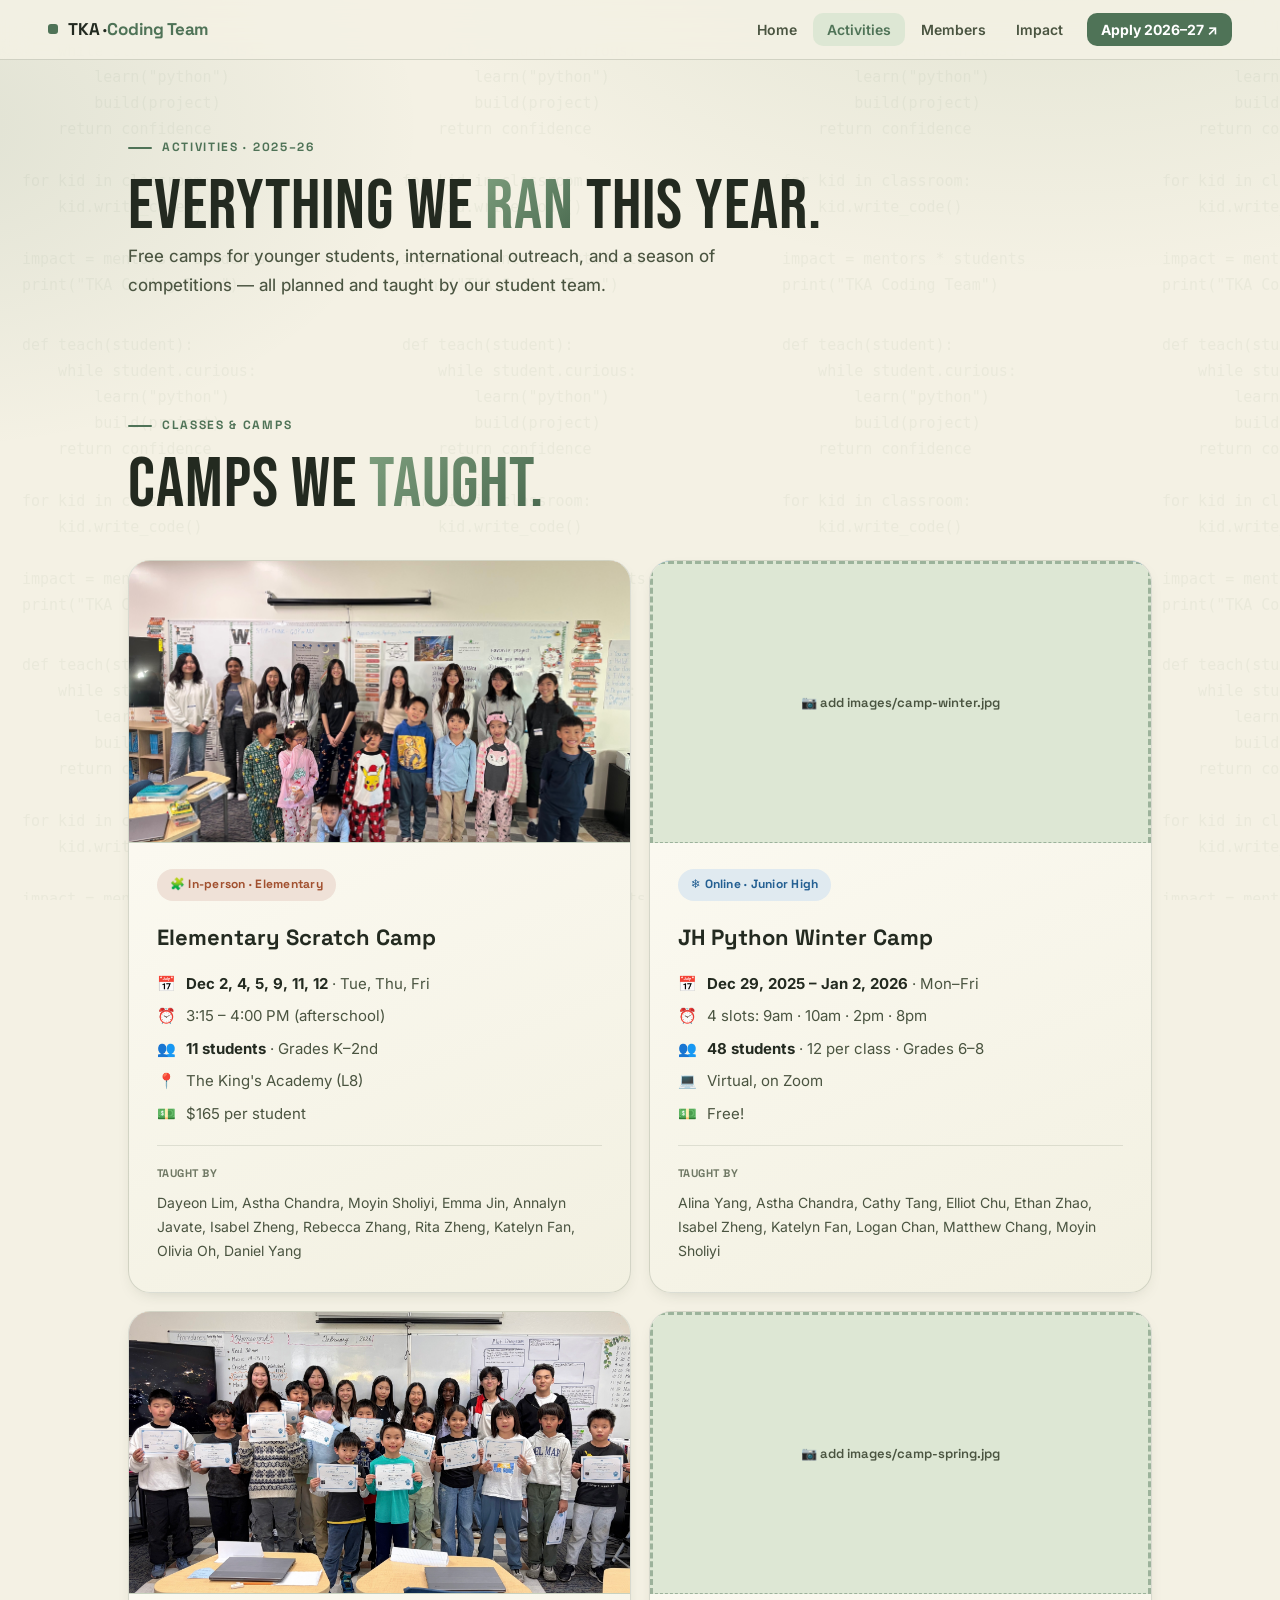
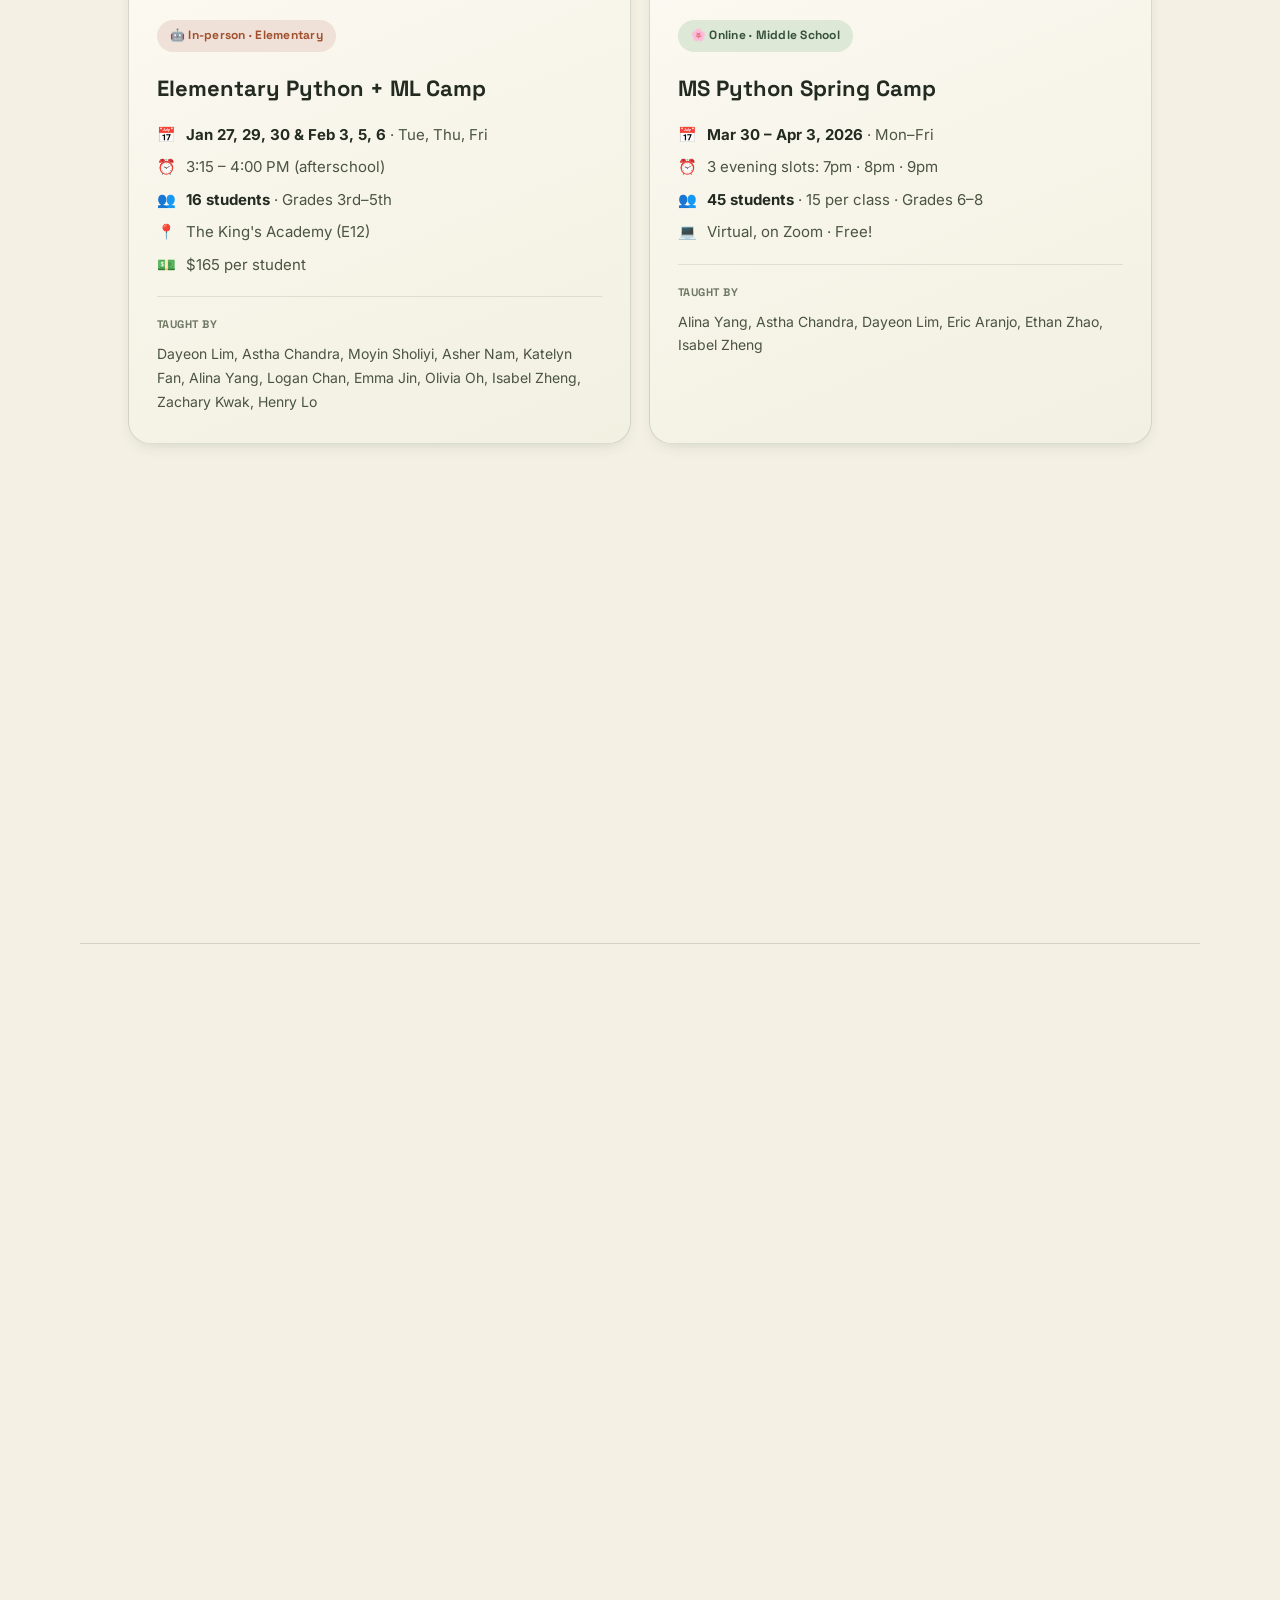
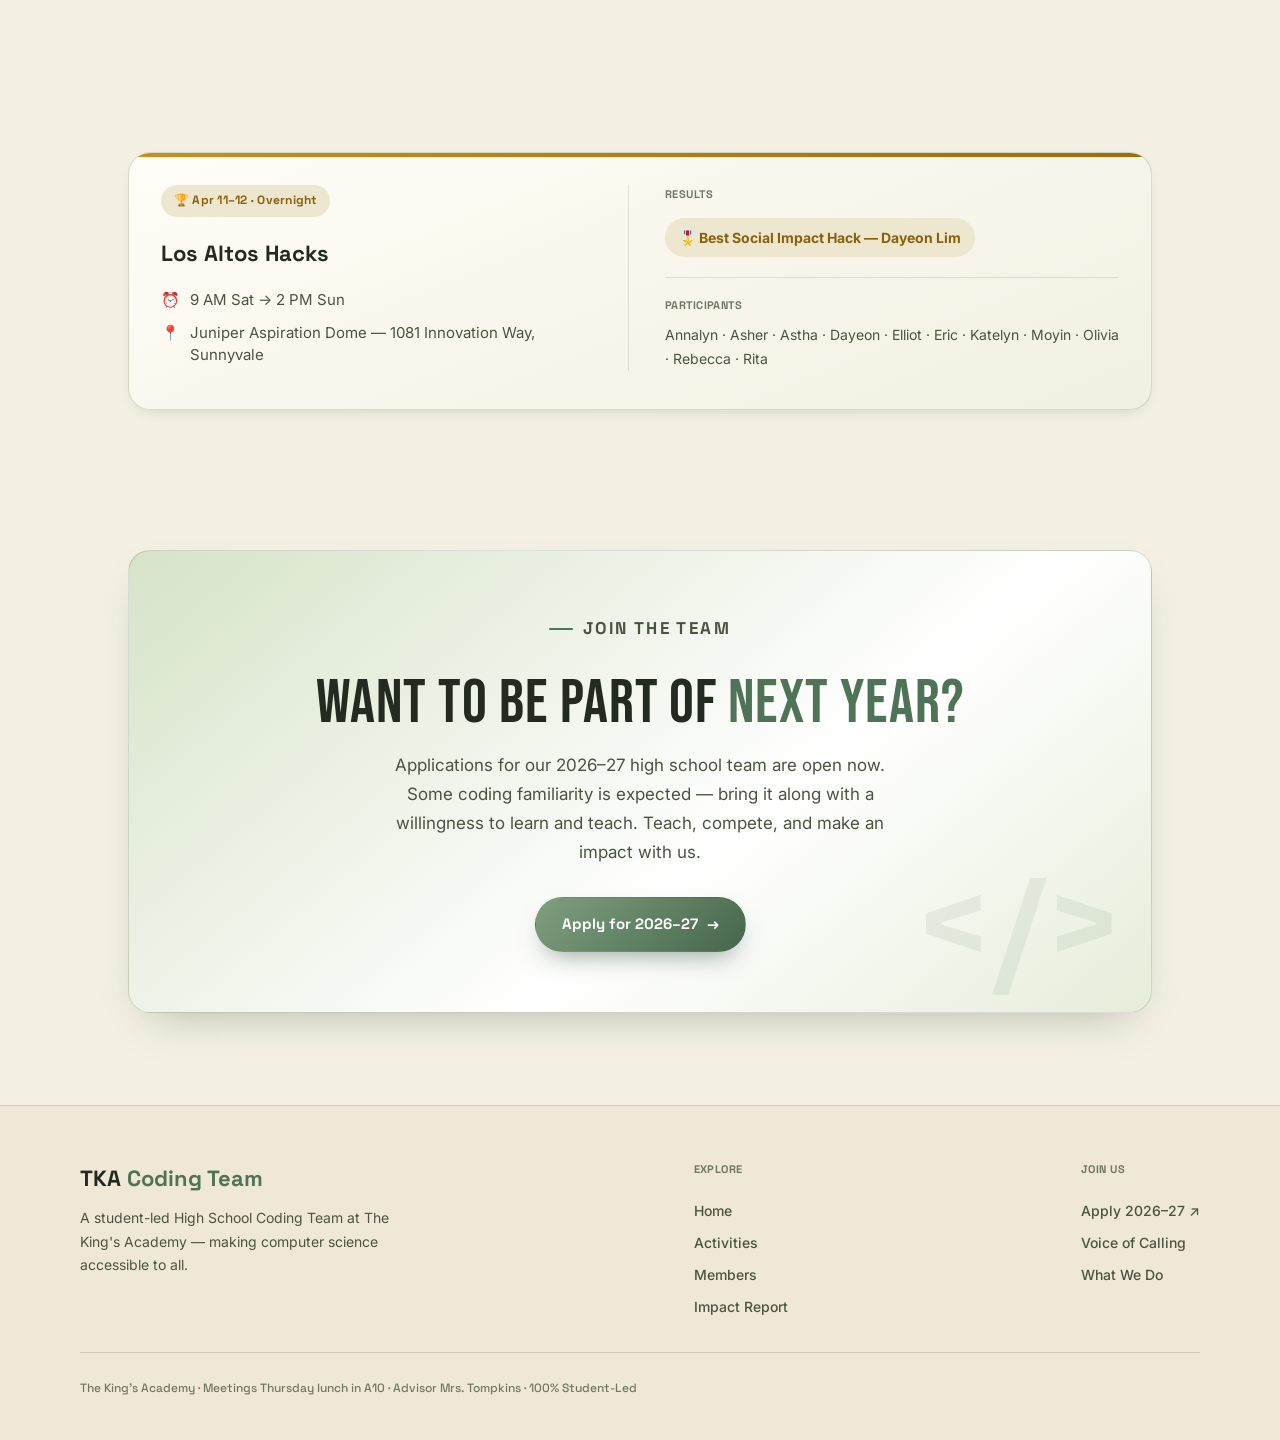
==== commit d412d0ae: "Update activities.html" ====
--- a/activities.html
+++ b/activities.html
@@ -98,10 +98,10 @@
         </div>
       </div>
     </article>
-
+  </div>
     <article class="card camp-card wide fi" style="grid-column:1 / -1;">
       <div class="card-top top-spring"></div>
-      <figure class="photo camp-photo ratio-21-9" data-label="add images/camp-china.jpg"><img src="images/camp-china.jpg" alt="Python Camp for MS in China" onerror="this.classList.add('missing')"></figure>
+      <figure class="photo camp-photo ratio-16-9" data-label="add images/camp-china.jpg"><img src="images/camp-china.jpg" alt="Python Camp for MS in China" onerror="this.classList.add('missing')"></figure>
       <div class="camp-body">
         <span class="badge spring">🌏 Online · Outreach to China</span>
         <h3>Python Camp for MS in China</h3>
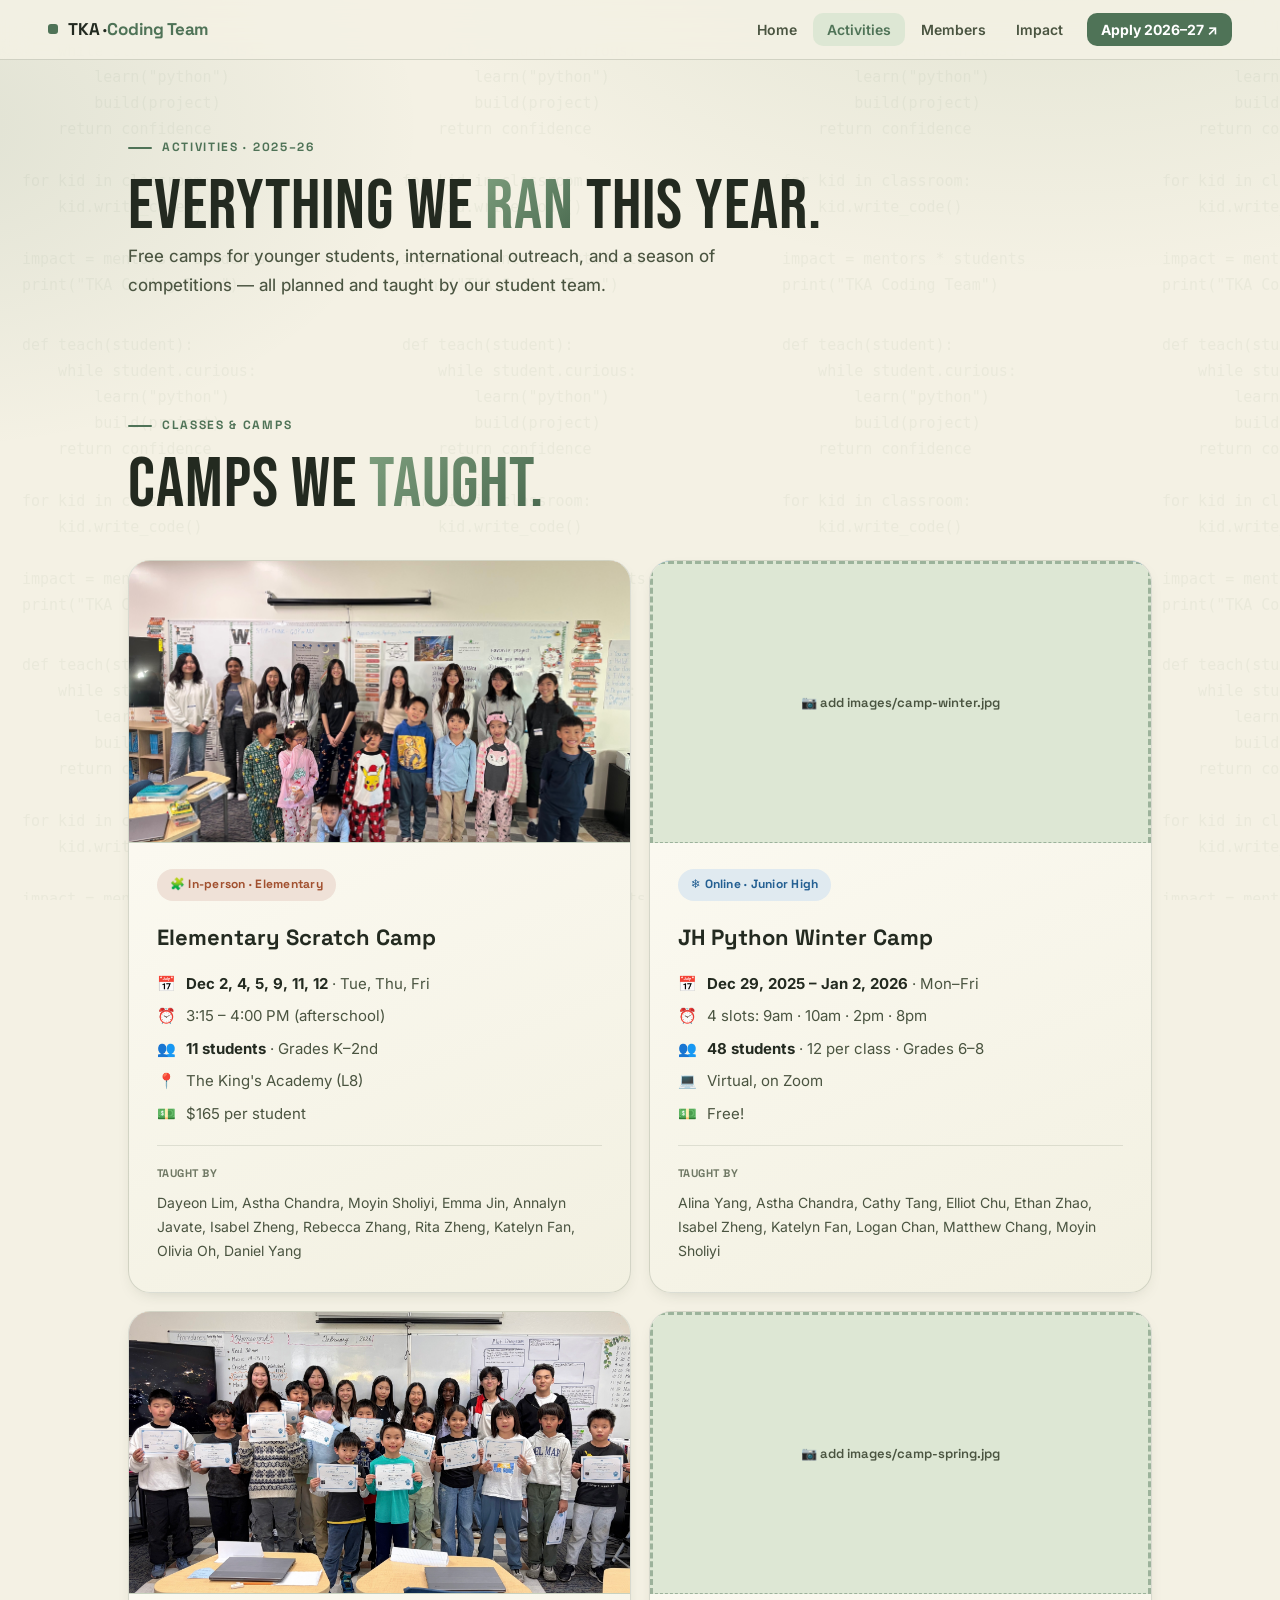
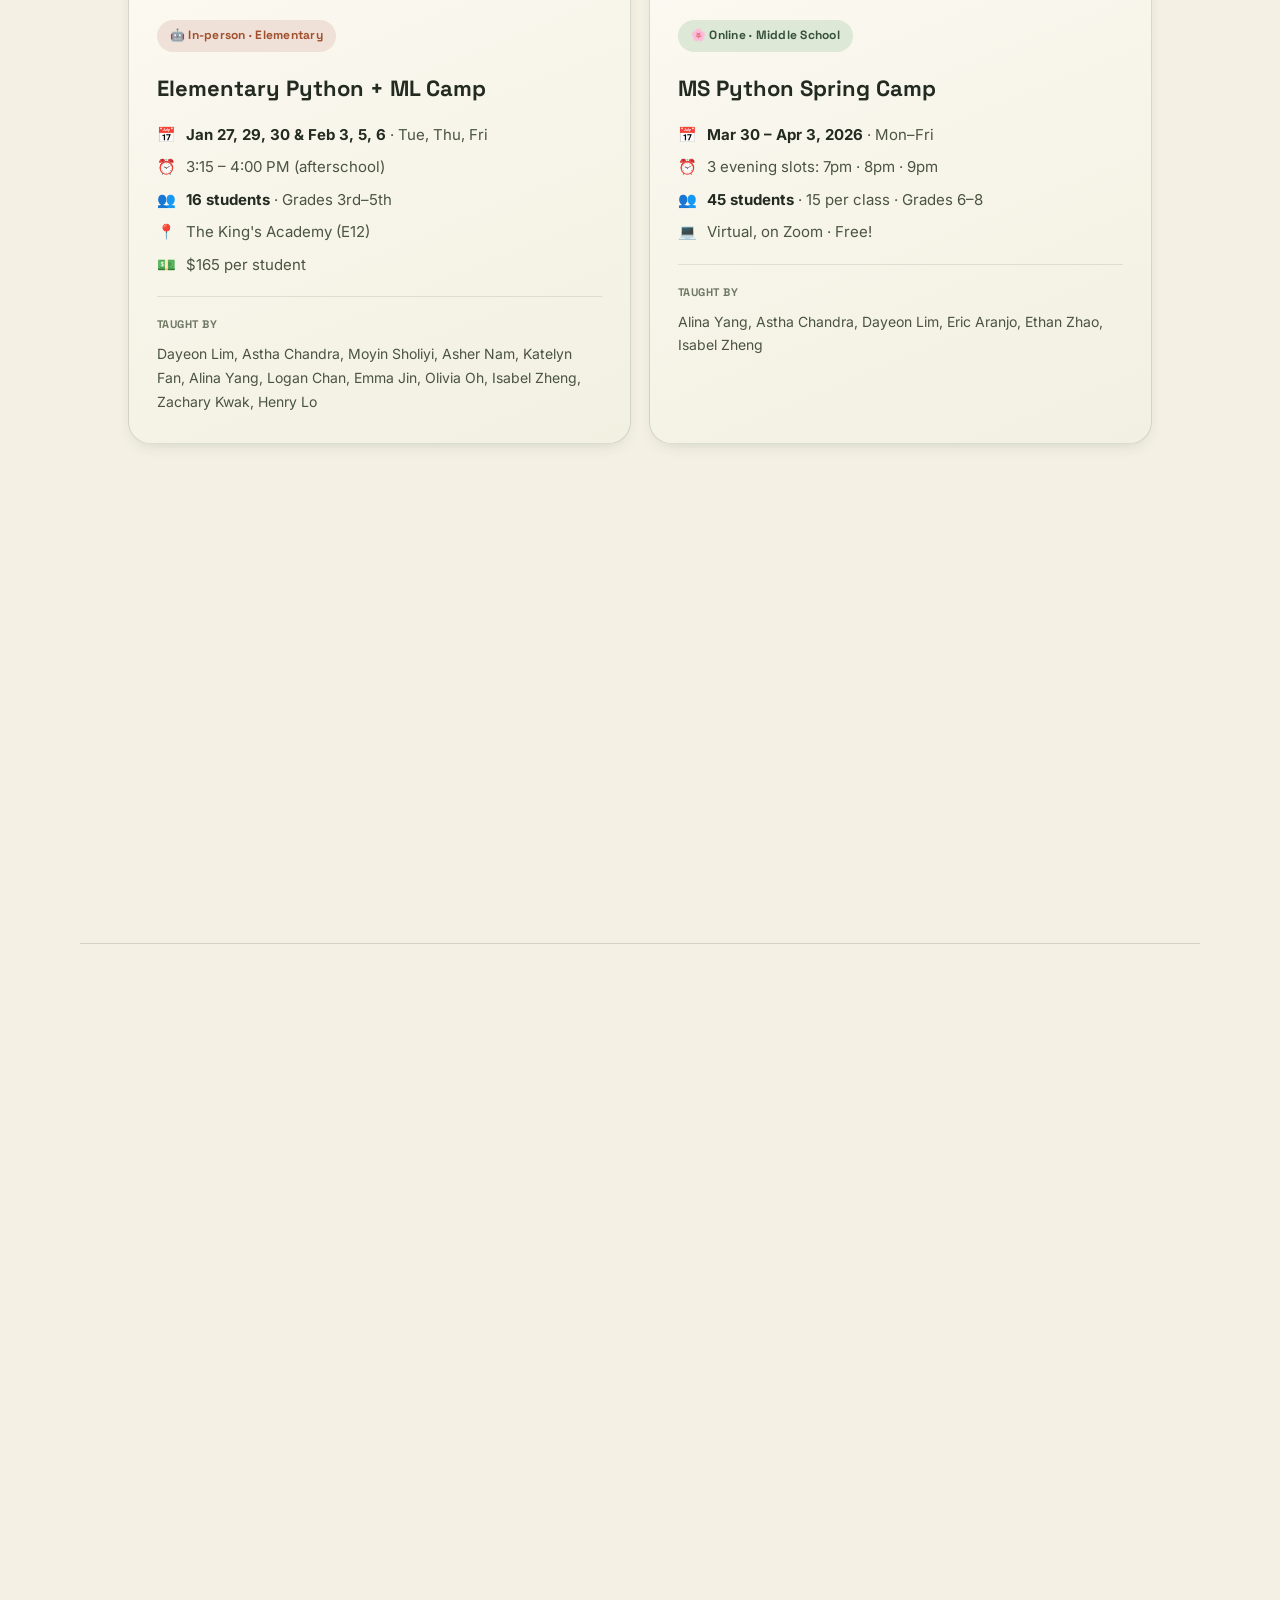
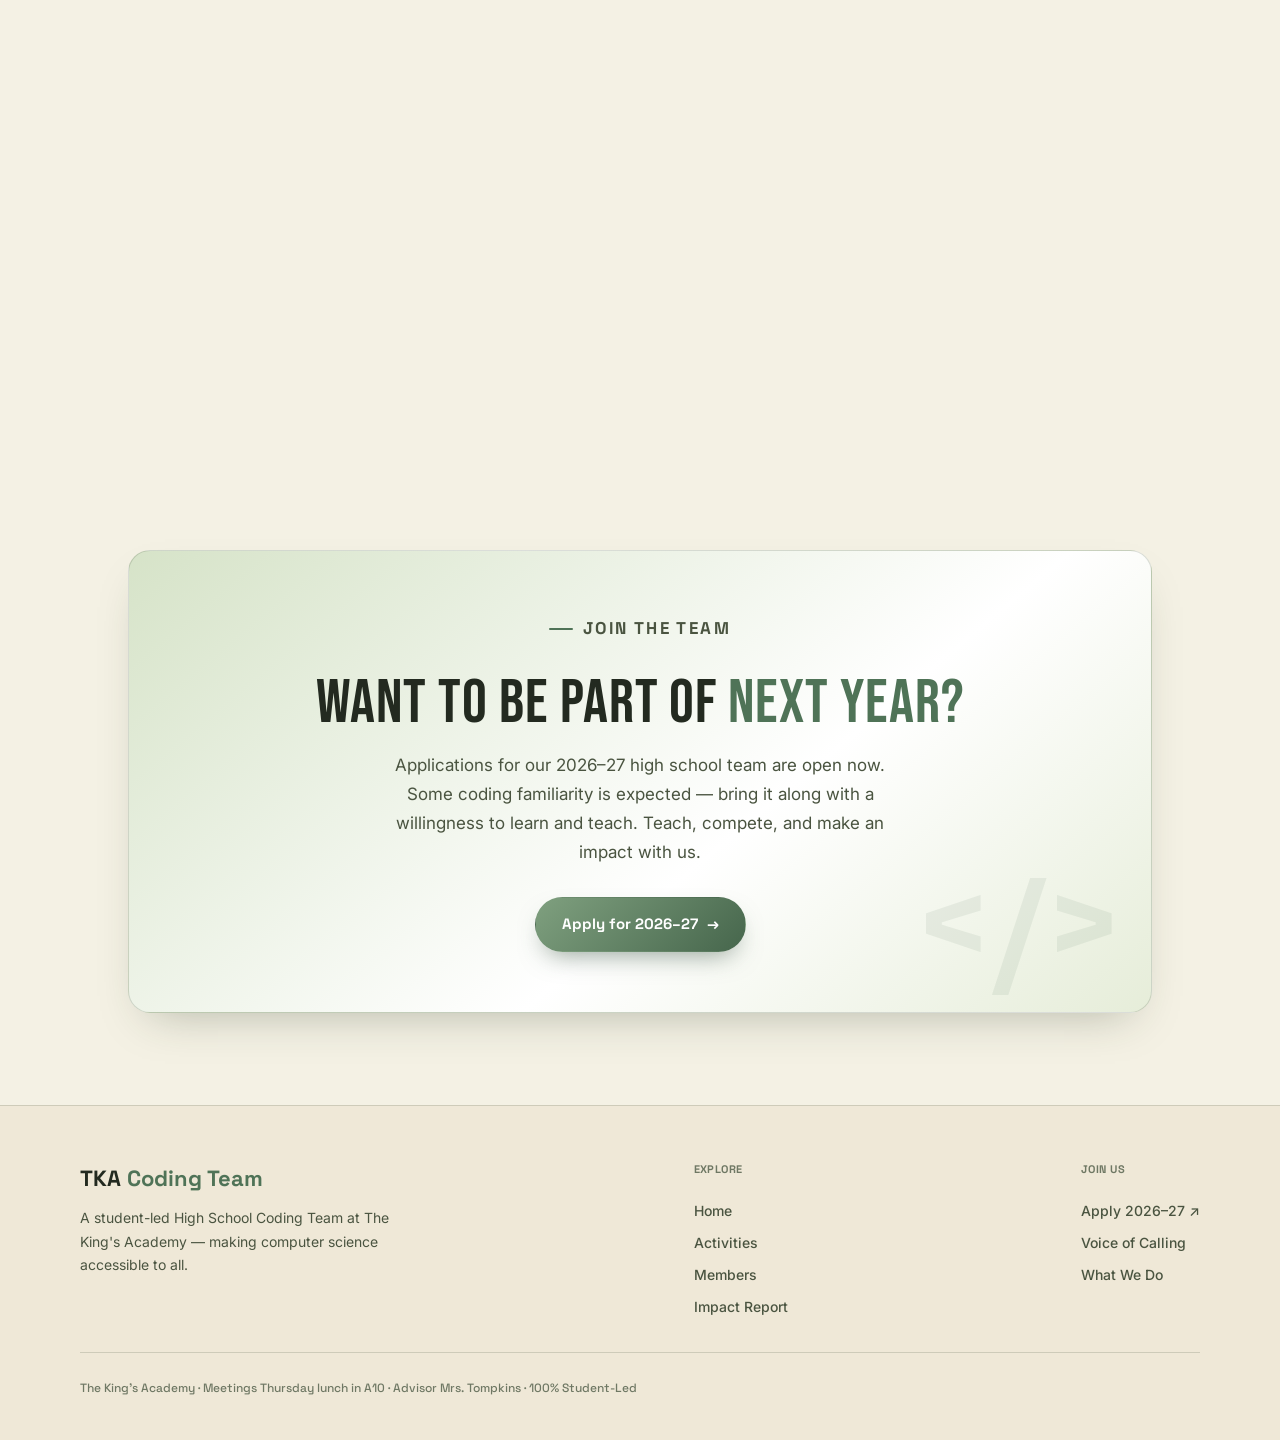
==== commit 2529f6d3: "Update activities.html" ====
--- a/activities.html
+++ b/activities.html
@@ -105,7 +105,7 @@
       <div class="camp-body">
         <span class="badge spring">🌏 Online · Outreach to China</span>
         <h3>Python Camp for MS in China</h3>
-        <div class="info-row"><span class="ic">📅</span><span><strong>August 10 - Aug 13, 2026</strong> · Mon-Thu · 4 days</span></div>
+        <div class="info-row"><span class="ic">📅</span><span><strong>Aug 10 - Aug 13, 2026</strong> · Mon-Thu · 4 days</span></div>
         <div class="info-row"><span class="ic">⏰</span><span>1 hour / day</span></div>
         <div class="info-row"><span class="ic">👥</span><span><strong>15 students</strong> in China</span></div>
         <div class="info-row"><span class="ic">💻</span><span>Virtual, on VooV</span></div>
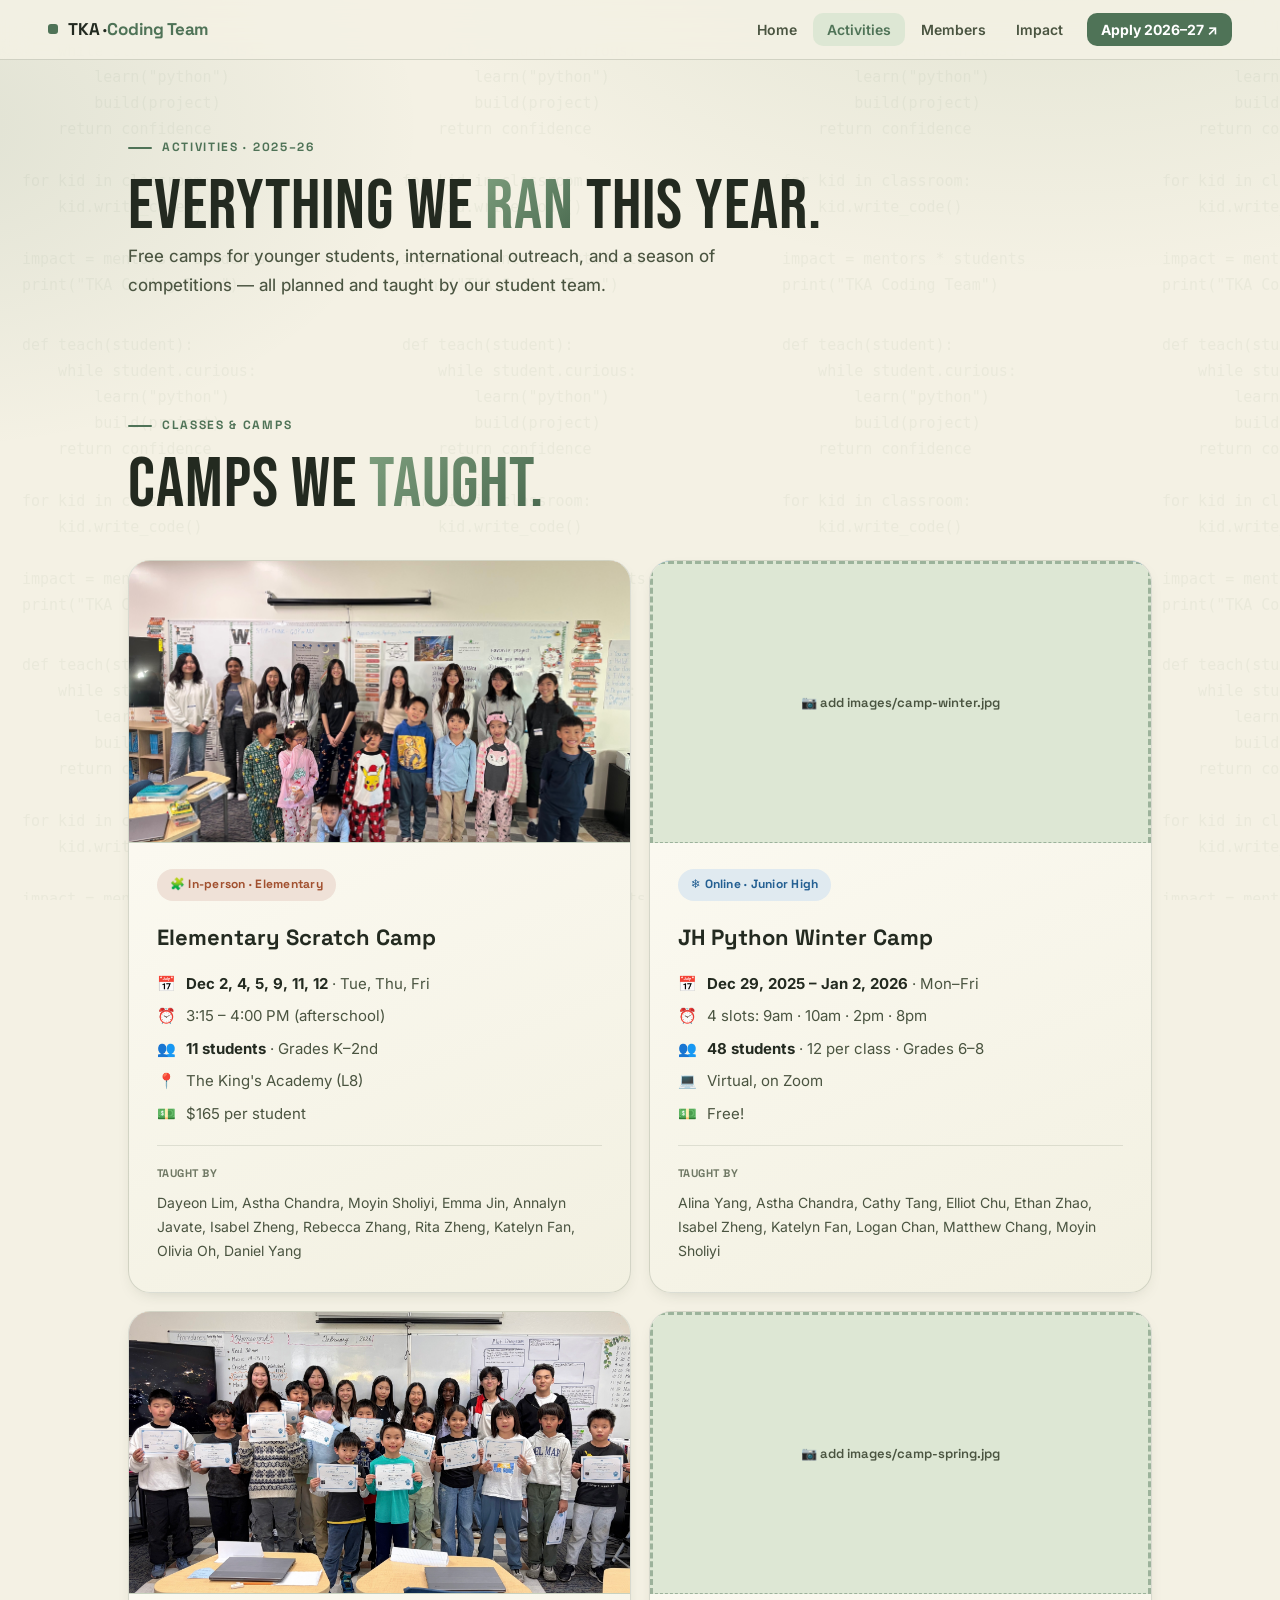
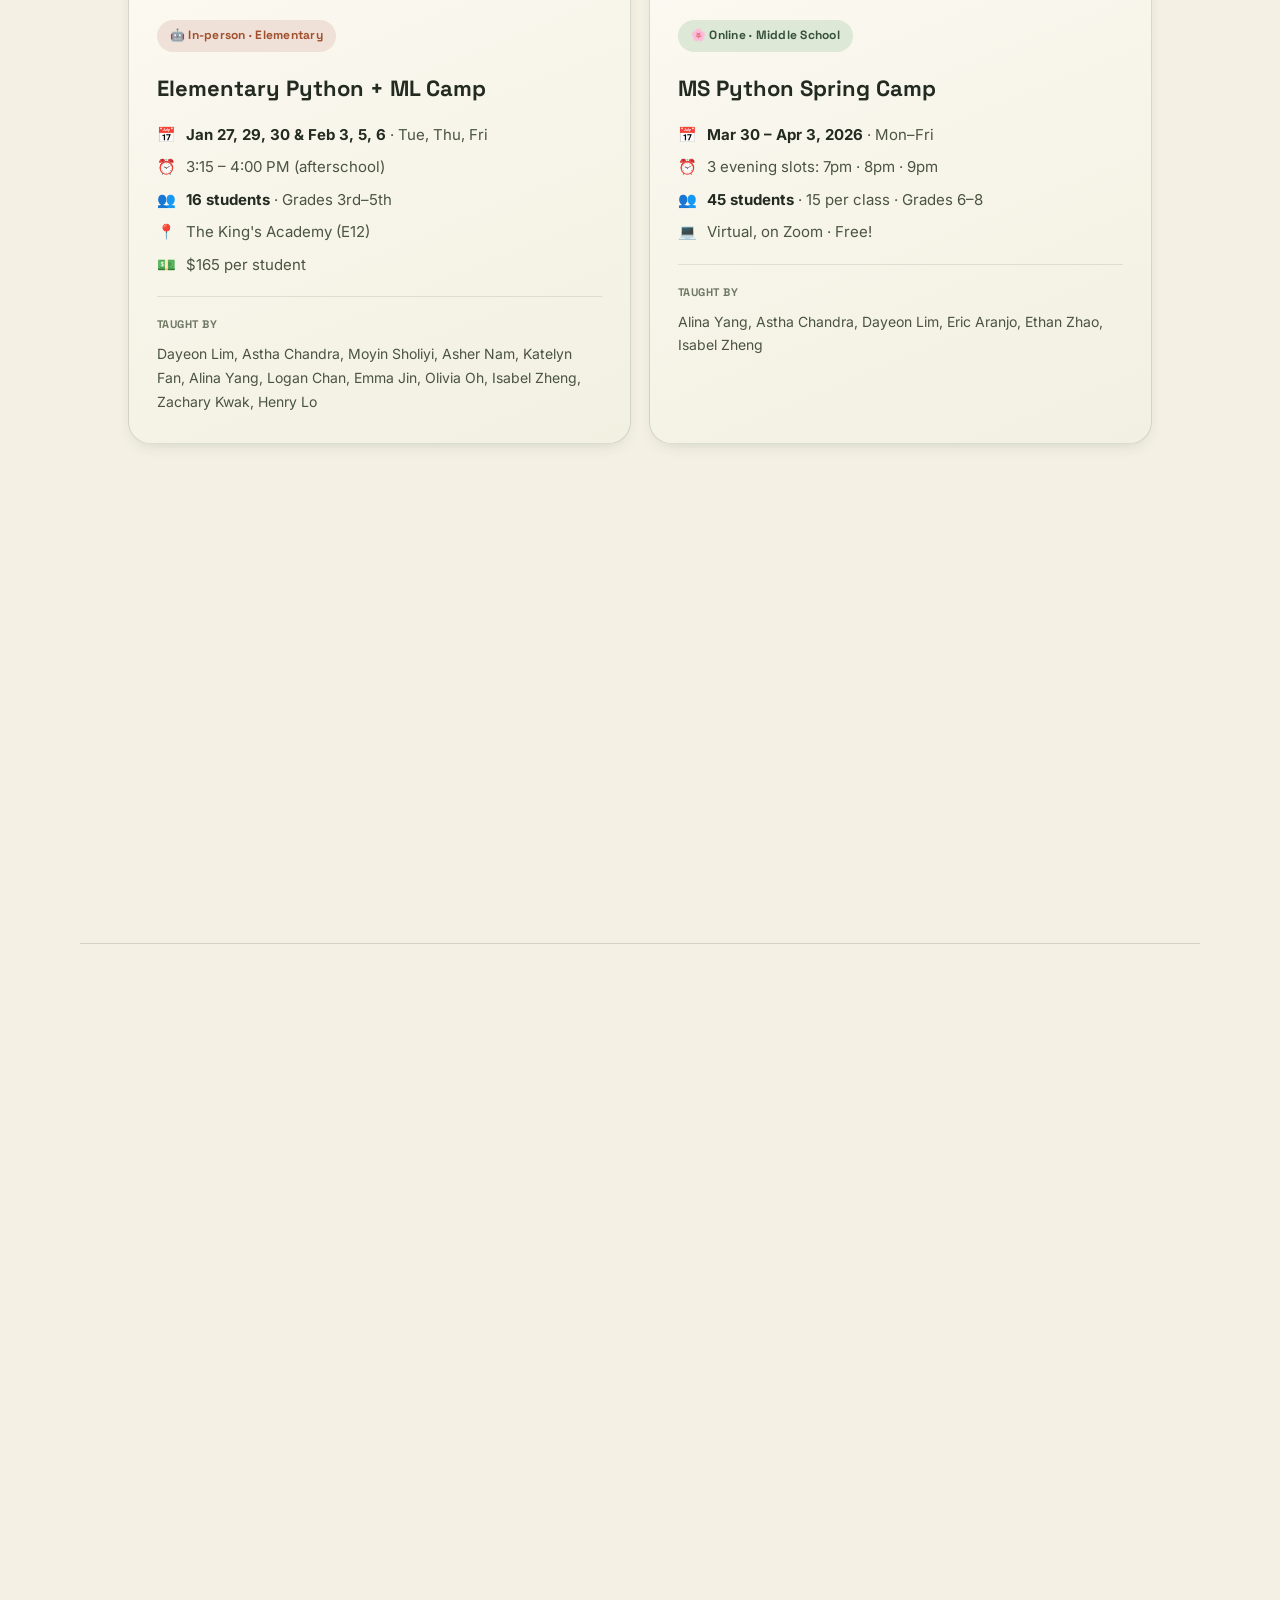
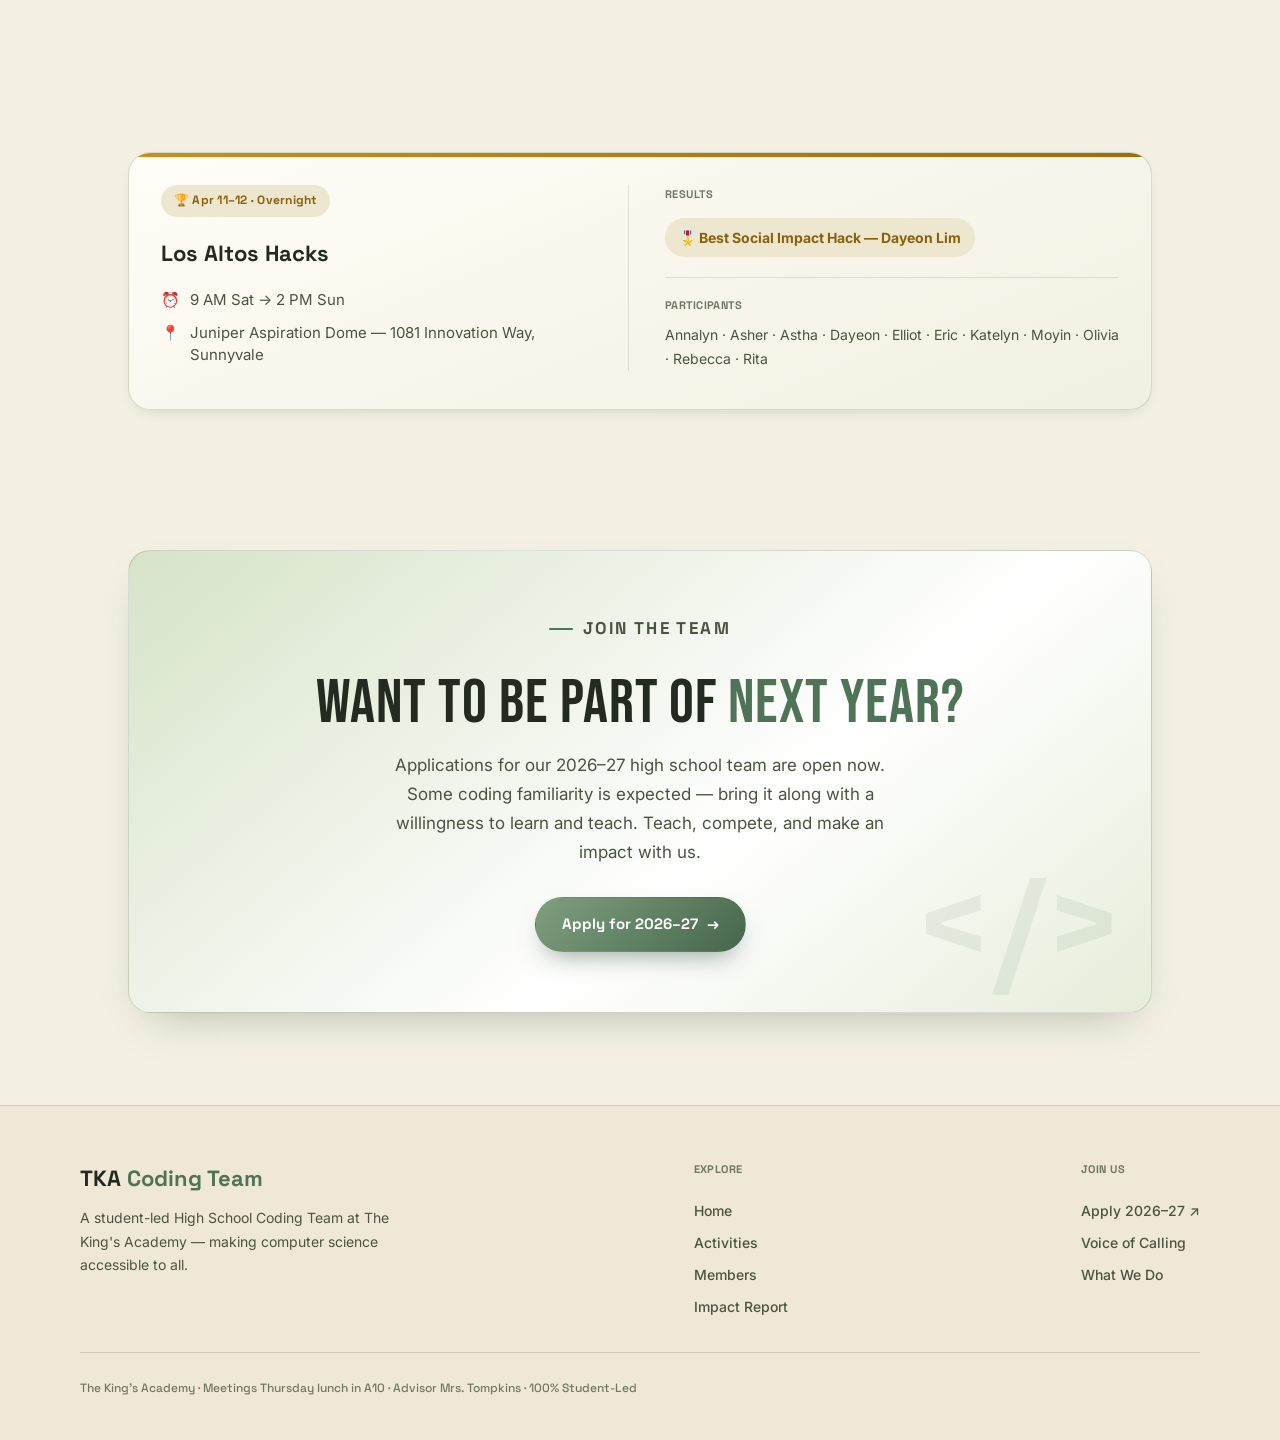
==== commit 9a872dd2: "Update activities.html" ====
--- a/activities.html
+++ b/activities.html
@@ -98,7 +98,7 @@
         </div>
       </div>
     </article>
-  </div>
+  
     <article class="card camp-card wide fi" style="grid-column:1 / -1;">
       <div class="card-top top-spring"></div>
       <figure class="photo camp-photo ratio-16-9" data-label="add images/camp-china.jpg"><img src="images/camp-china.jpg" alt="Python Camp for MS in China" onerror="this.classList.add('missing')"></figure>
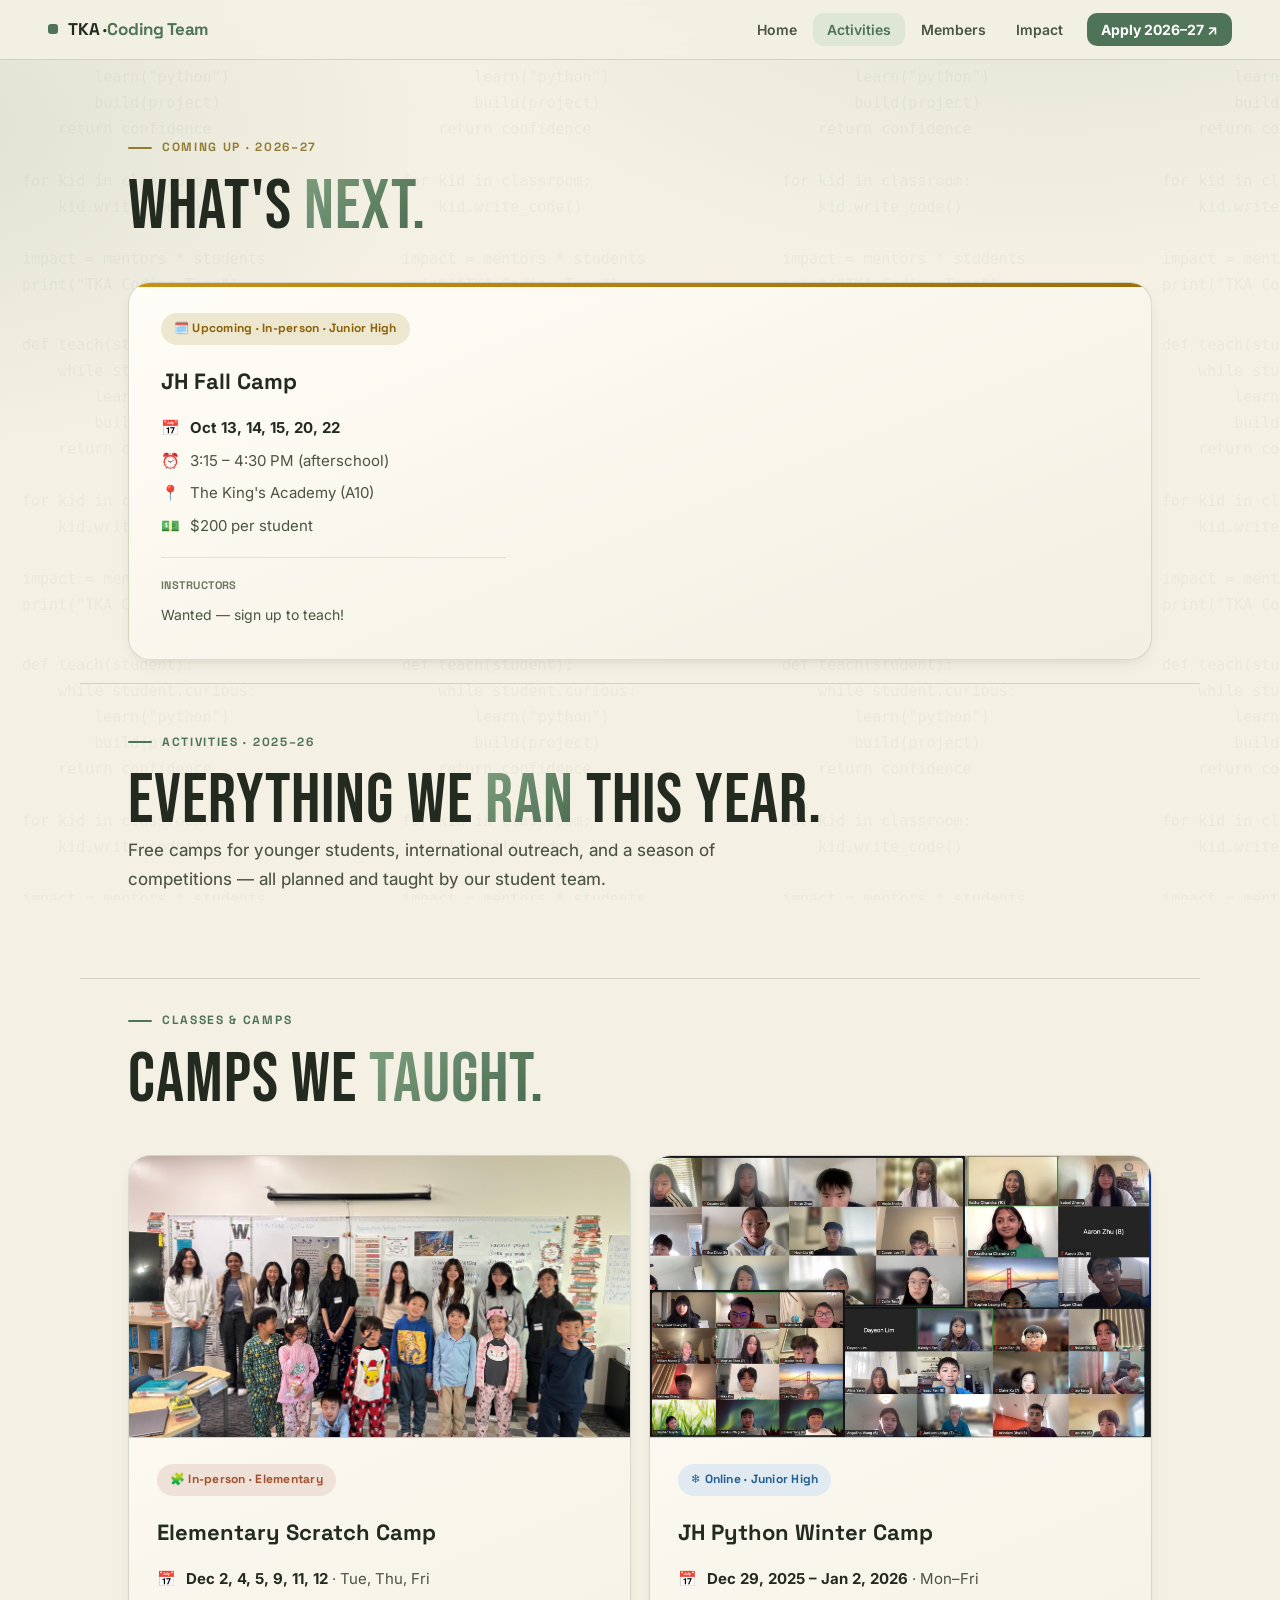
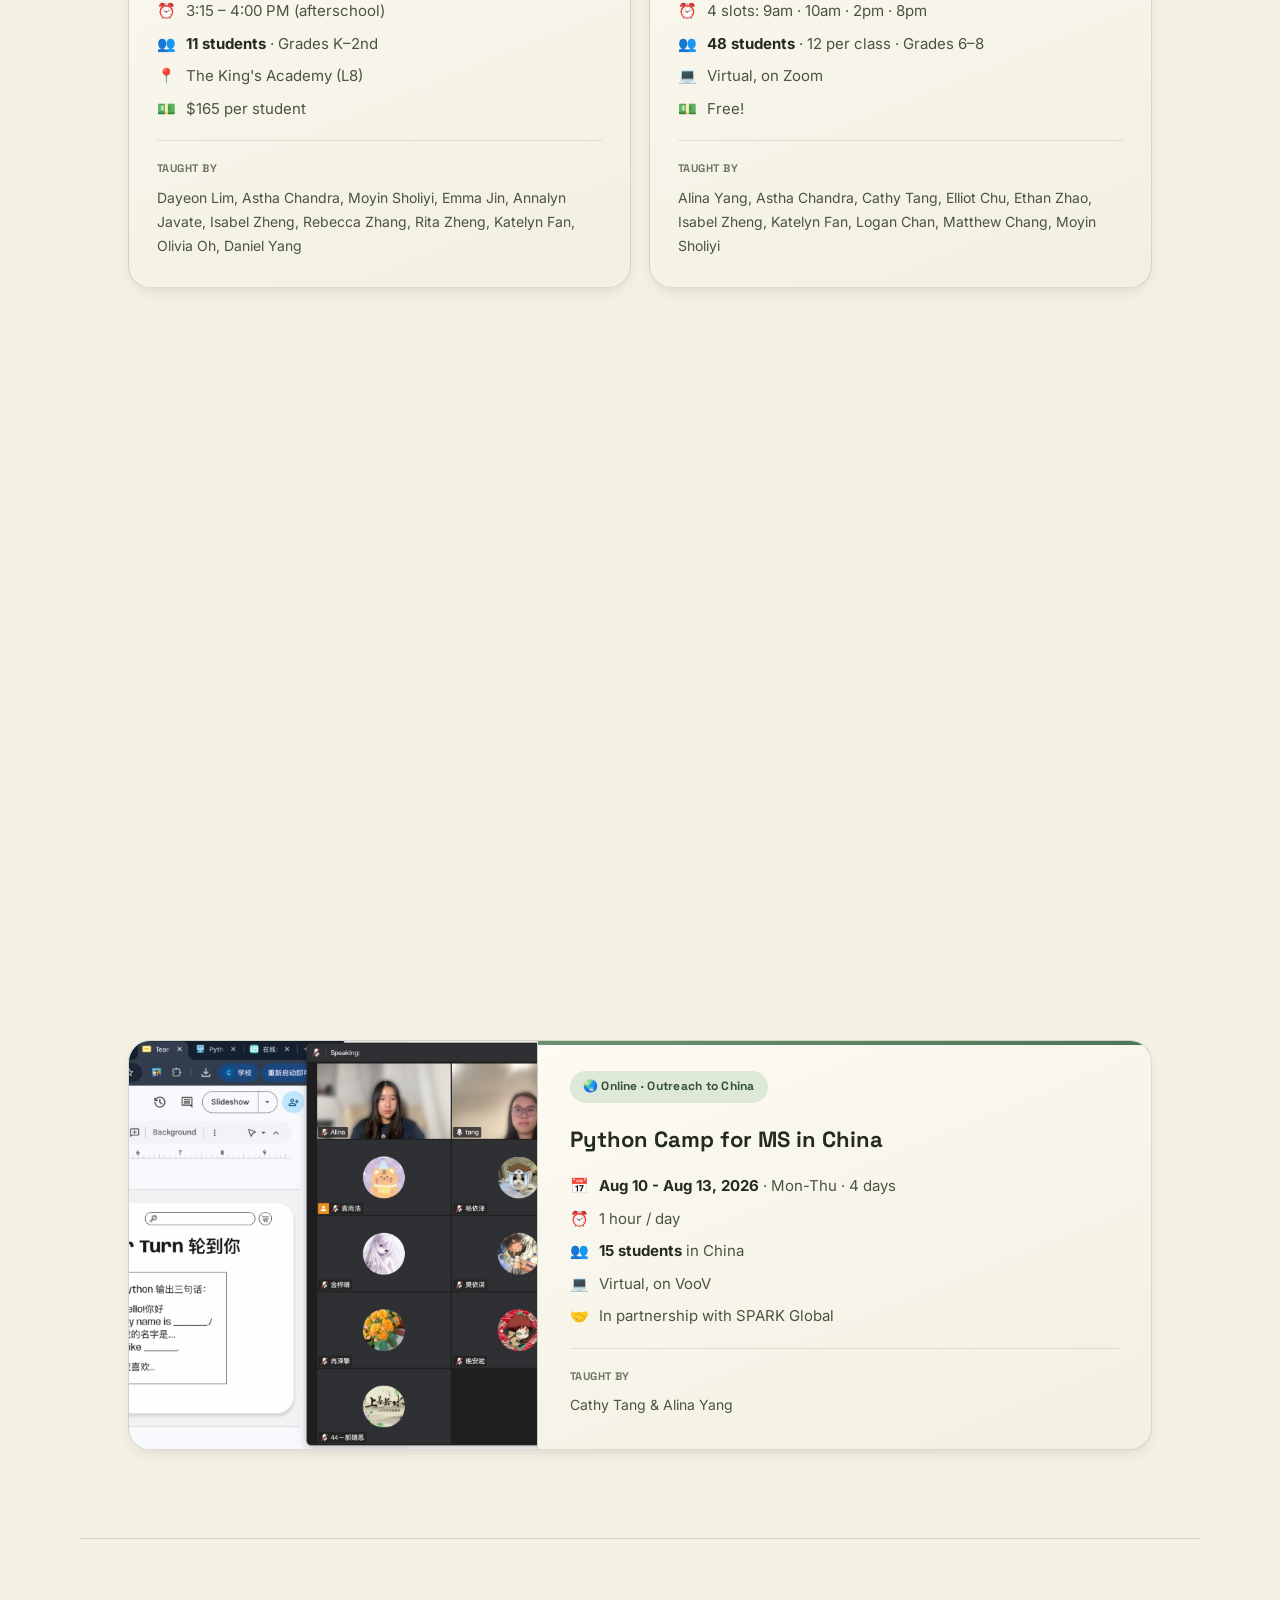
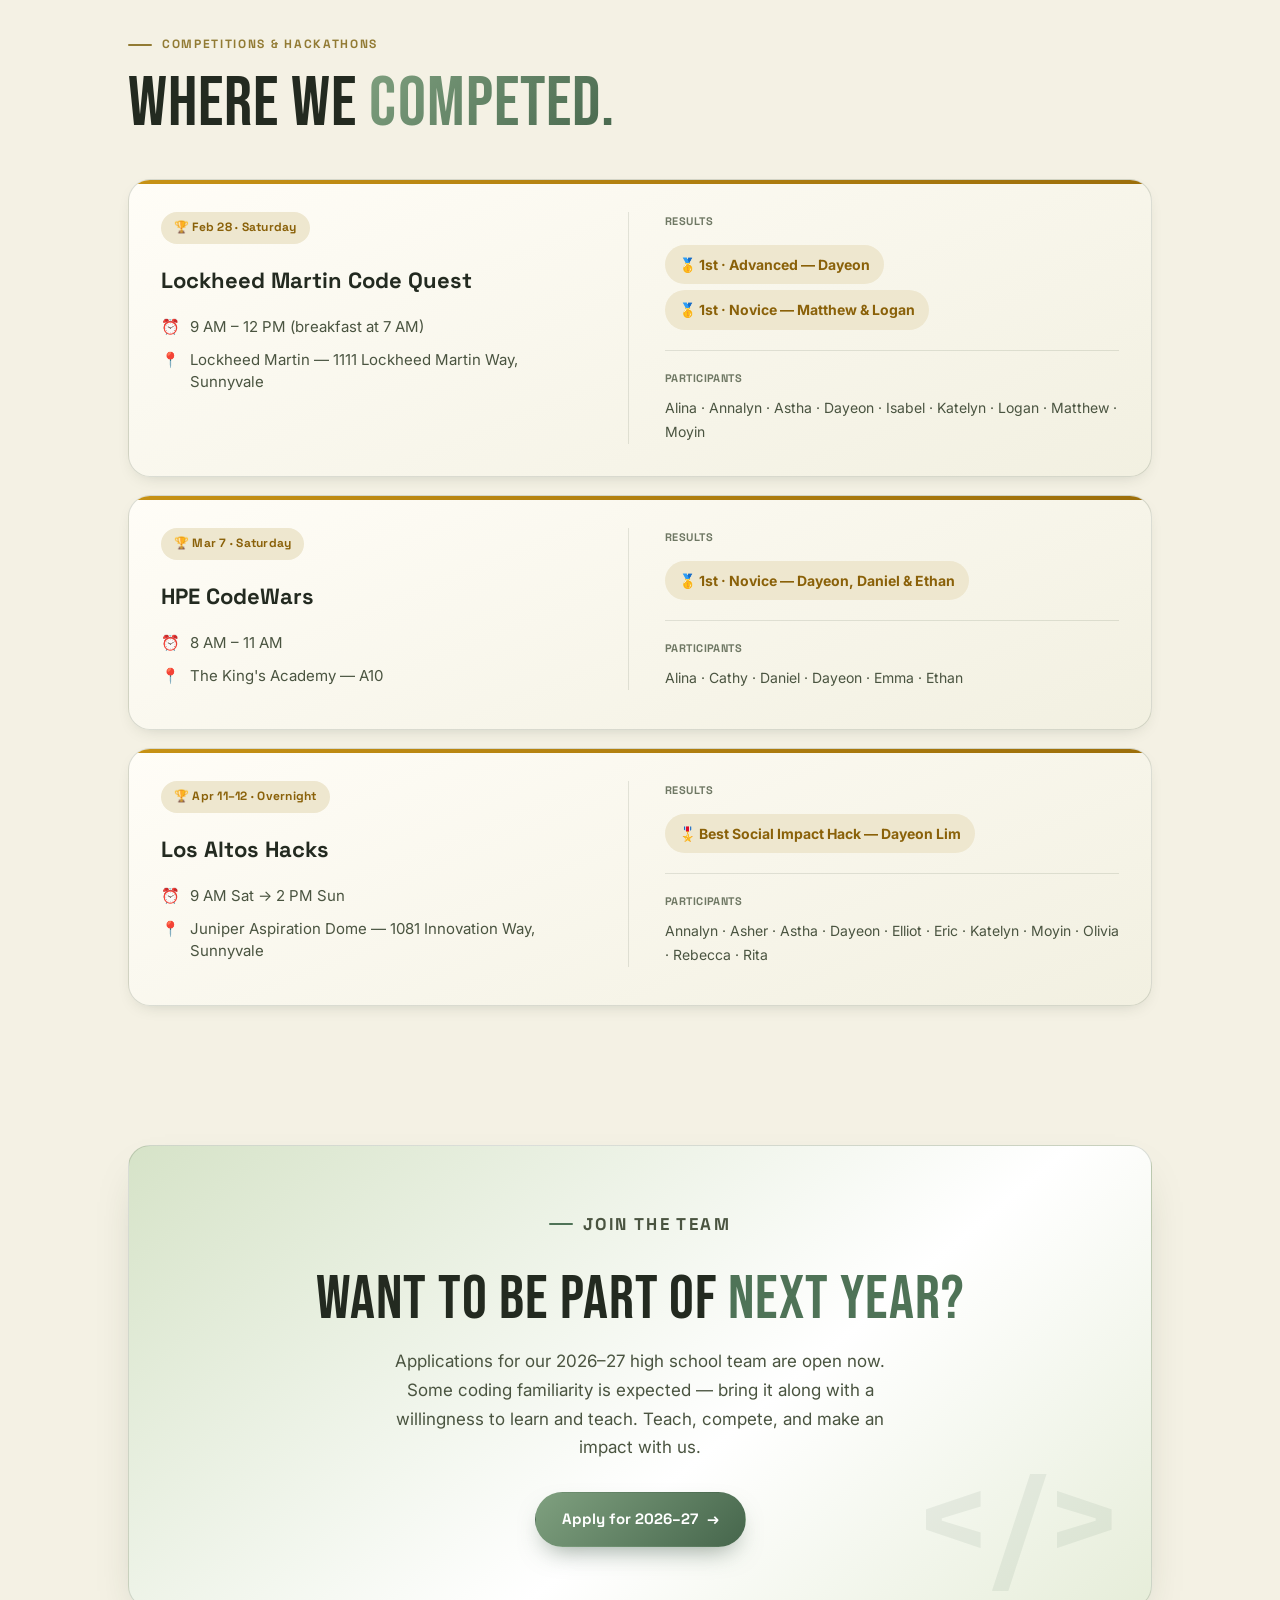
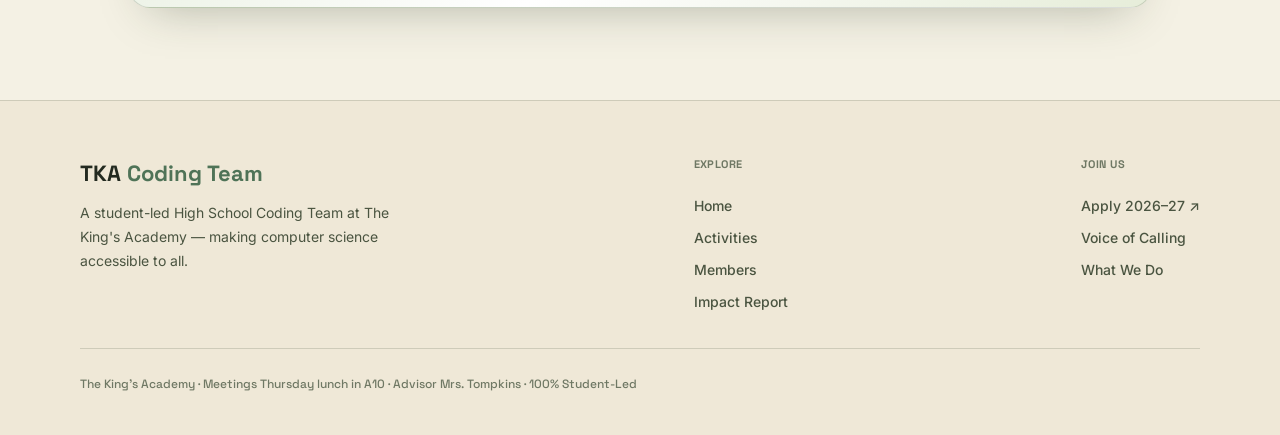
==== commit ddb033cd: "Update activities.html" ====
--- a/activities.html
+++ b/activities.html
@@ -26,12 +26,38 @@
   </ul>
 </nav>
 
+<!-- ===================== COMING UP ===================== -->
+<section class="section" style="padding-top:130px;padding-bottom:24px;">
+  <p class="eyebrow gold fi">Coming Up · 2026–27</p>
+  <h2 class="sec fi">What's <em>next.</em></h2>
+  <div class="grid-2">
+
+    <article class="card camp-card wide fi" style="grid-column:1 / -1;">
+      <div class="card-top top-gold"></div>
+      <div class="camp-body">
+        <span class="badge gold">🗓️ Upcoming · In-person · Junior High</span>
+        <h3>JH Fall Camp</h3>
+        <div class="info-row"><span class="ic">📅</span><span><strong>Oct 13, 14, 15, 20, 22</strong></span></div>
+        <div class="info-row"><span class="ic">⏰</span><span>3:15 – 4:30 PM (afterschool)</span></div>
+        <div class="info-row"><span class="ic">📍</span><span>The King's Academy (A10)</span></div>
+        <div class="info-row"><span class="ic">💵</span><span>$200 per student</span></div>
+        <div class="card-note"><strong>Instructors</strong>Wanted — sign up to teach!</div>
+      </div>
+    </article>
+
+  </div>
+</section>
+
+<div class="divider"></div>
+
 <!-- ===================== PAGE HEADER ===================== -->
-<section class="section" style="padding-top:130px;padding-bottom:40px;">
+<section class="section" style="padding-top:40px;padding-bottom:40px;">
   <p class="eyebrow fi">Activities · 2025–26</p>
   <h2 class="sec fi" style="margin-bottom:22px;">Everything we <em>ran</em> this year.</h2>
   <p class="sec-intro fi">Free camps for younger students, international outreach, and a season of competitions — all planned and taught by our student team.</p>
 </section>
+
+<div class="divider"></div>
 
 <!-- ===================== CAMPS ===================== -->
 <section class="section" style="padding-top:24px;">
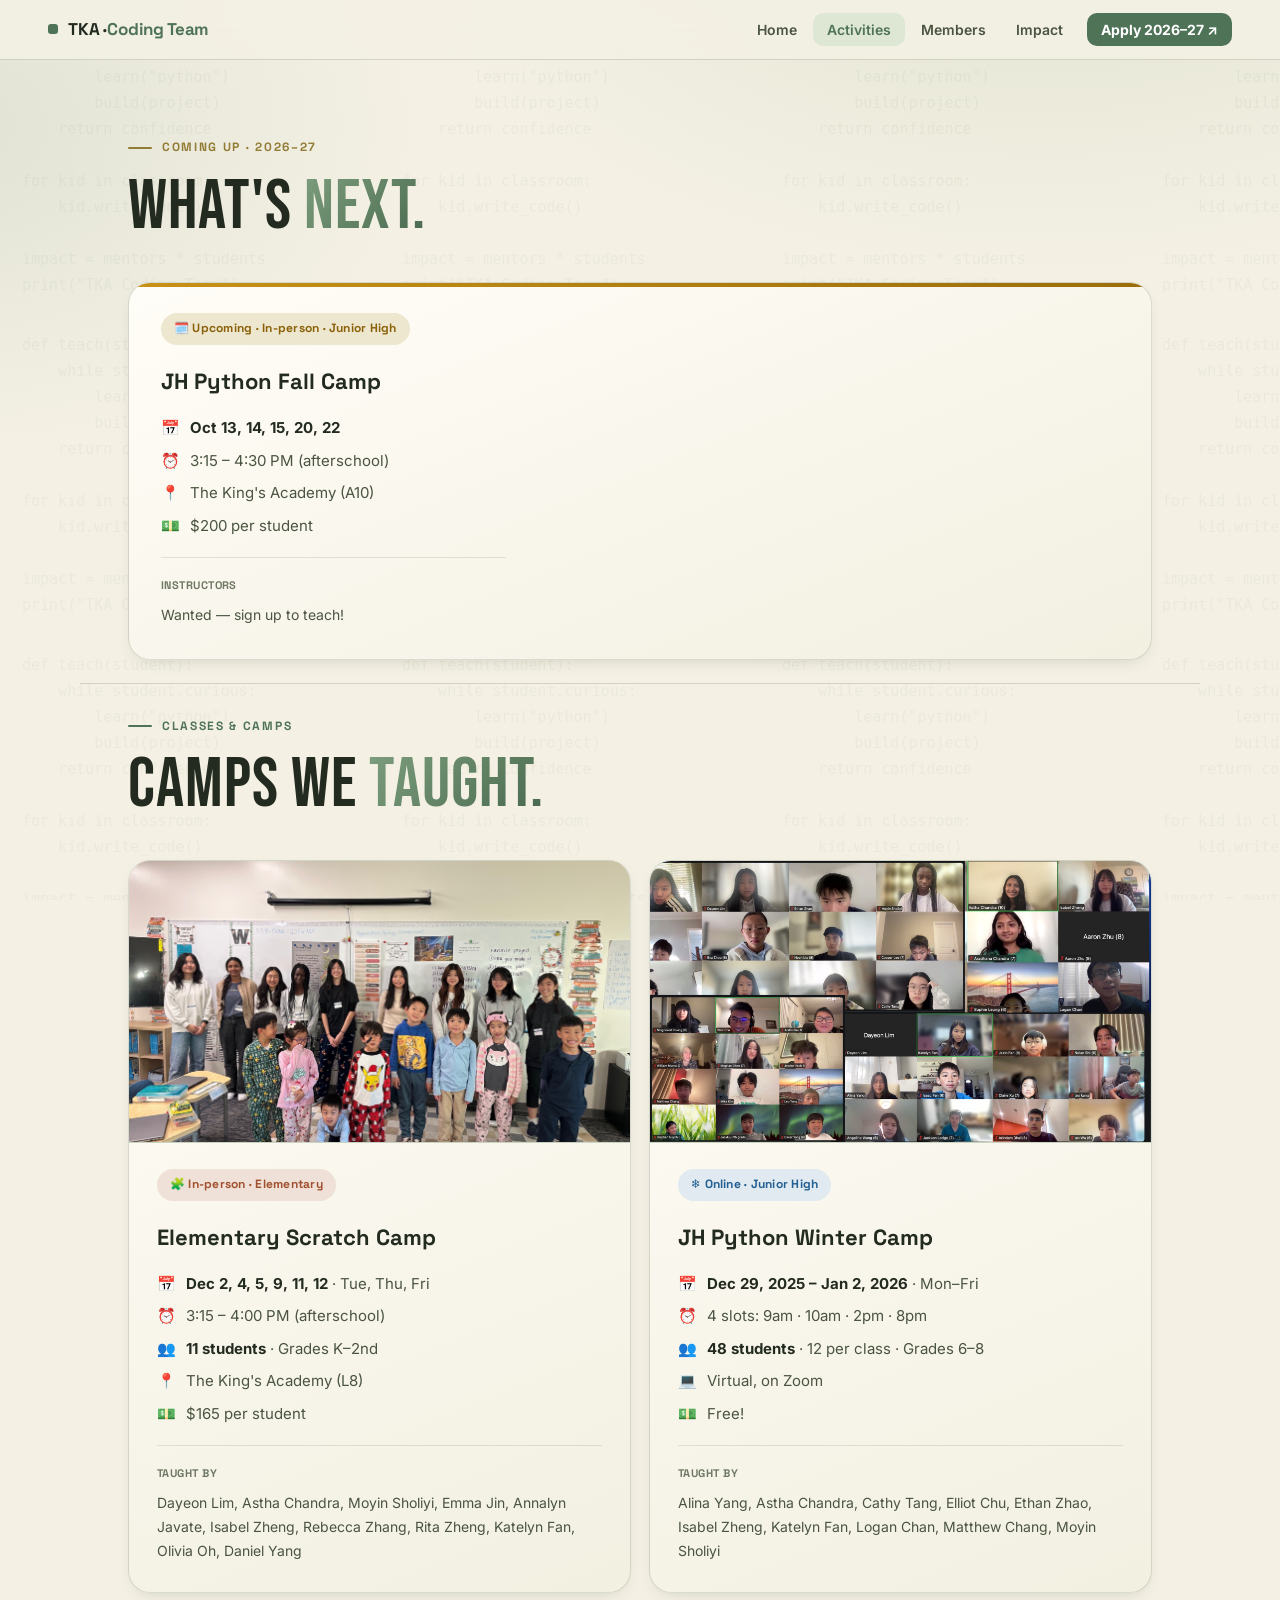
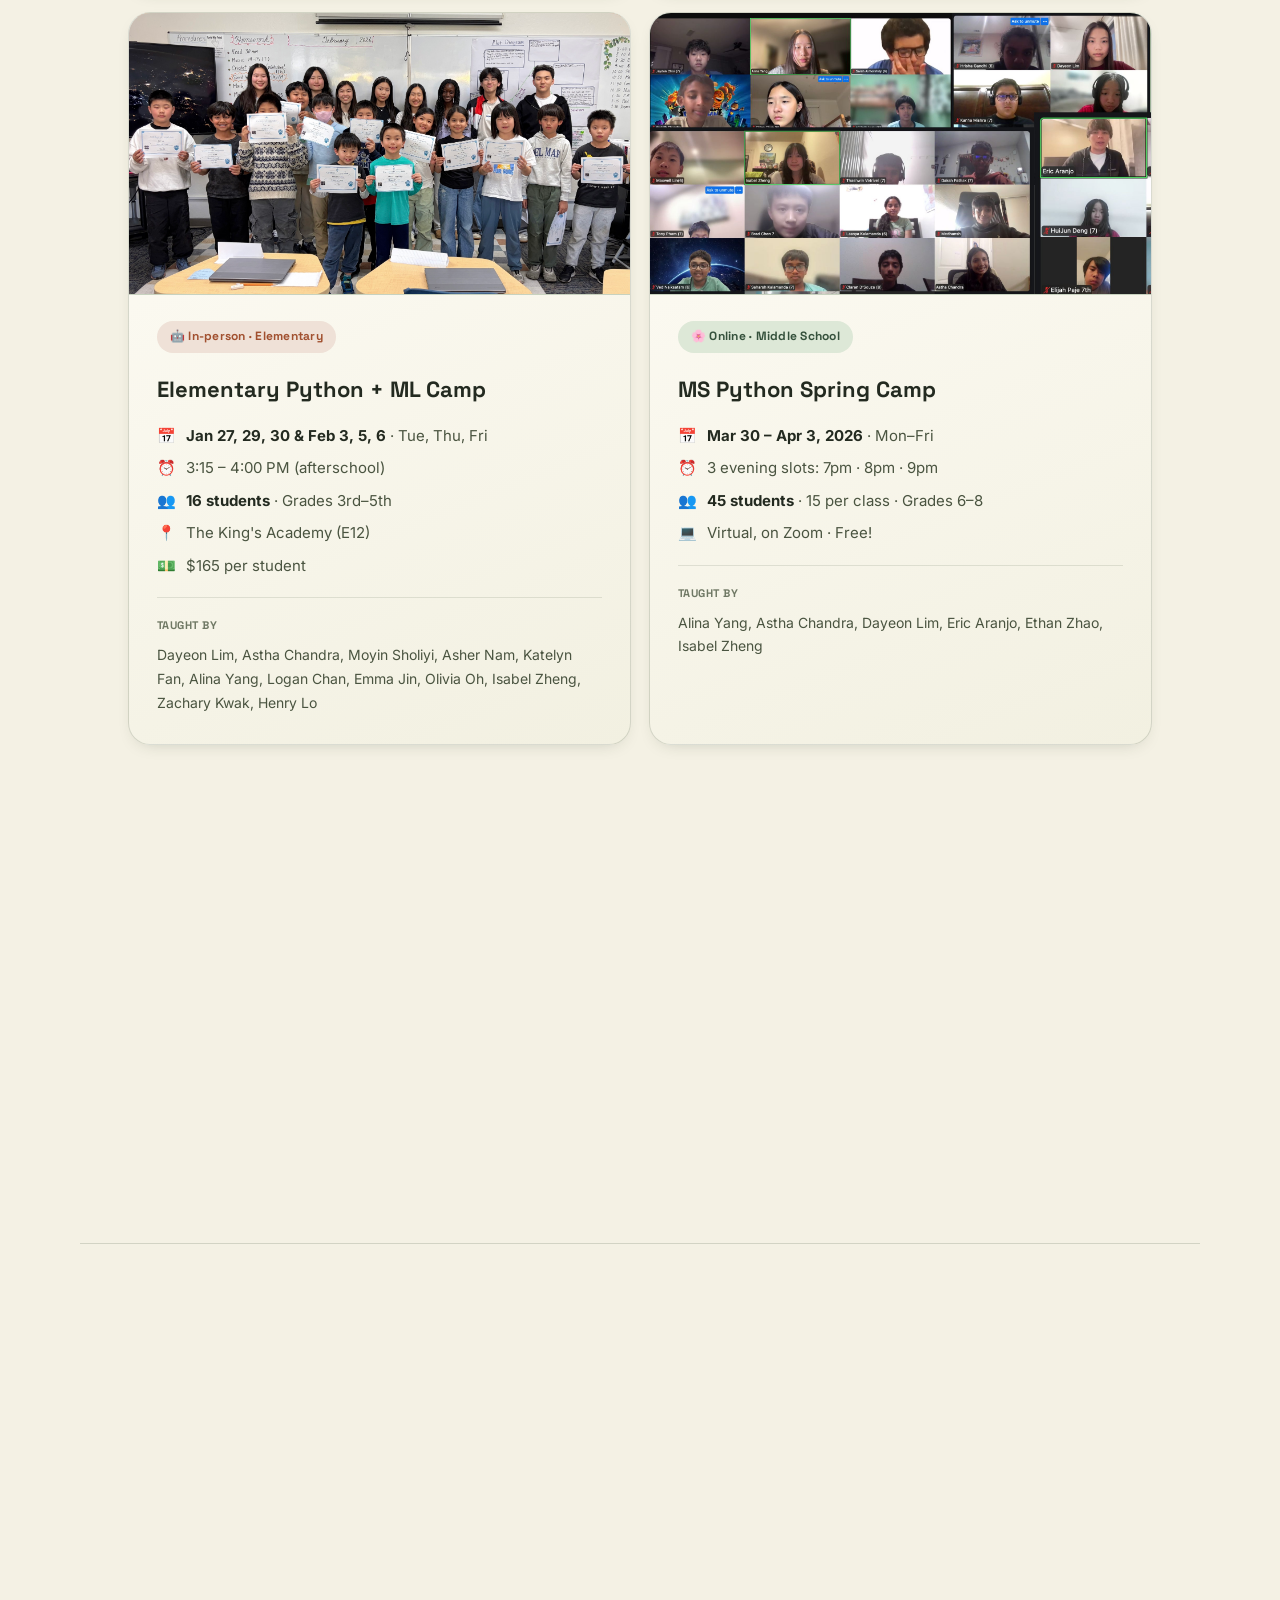
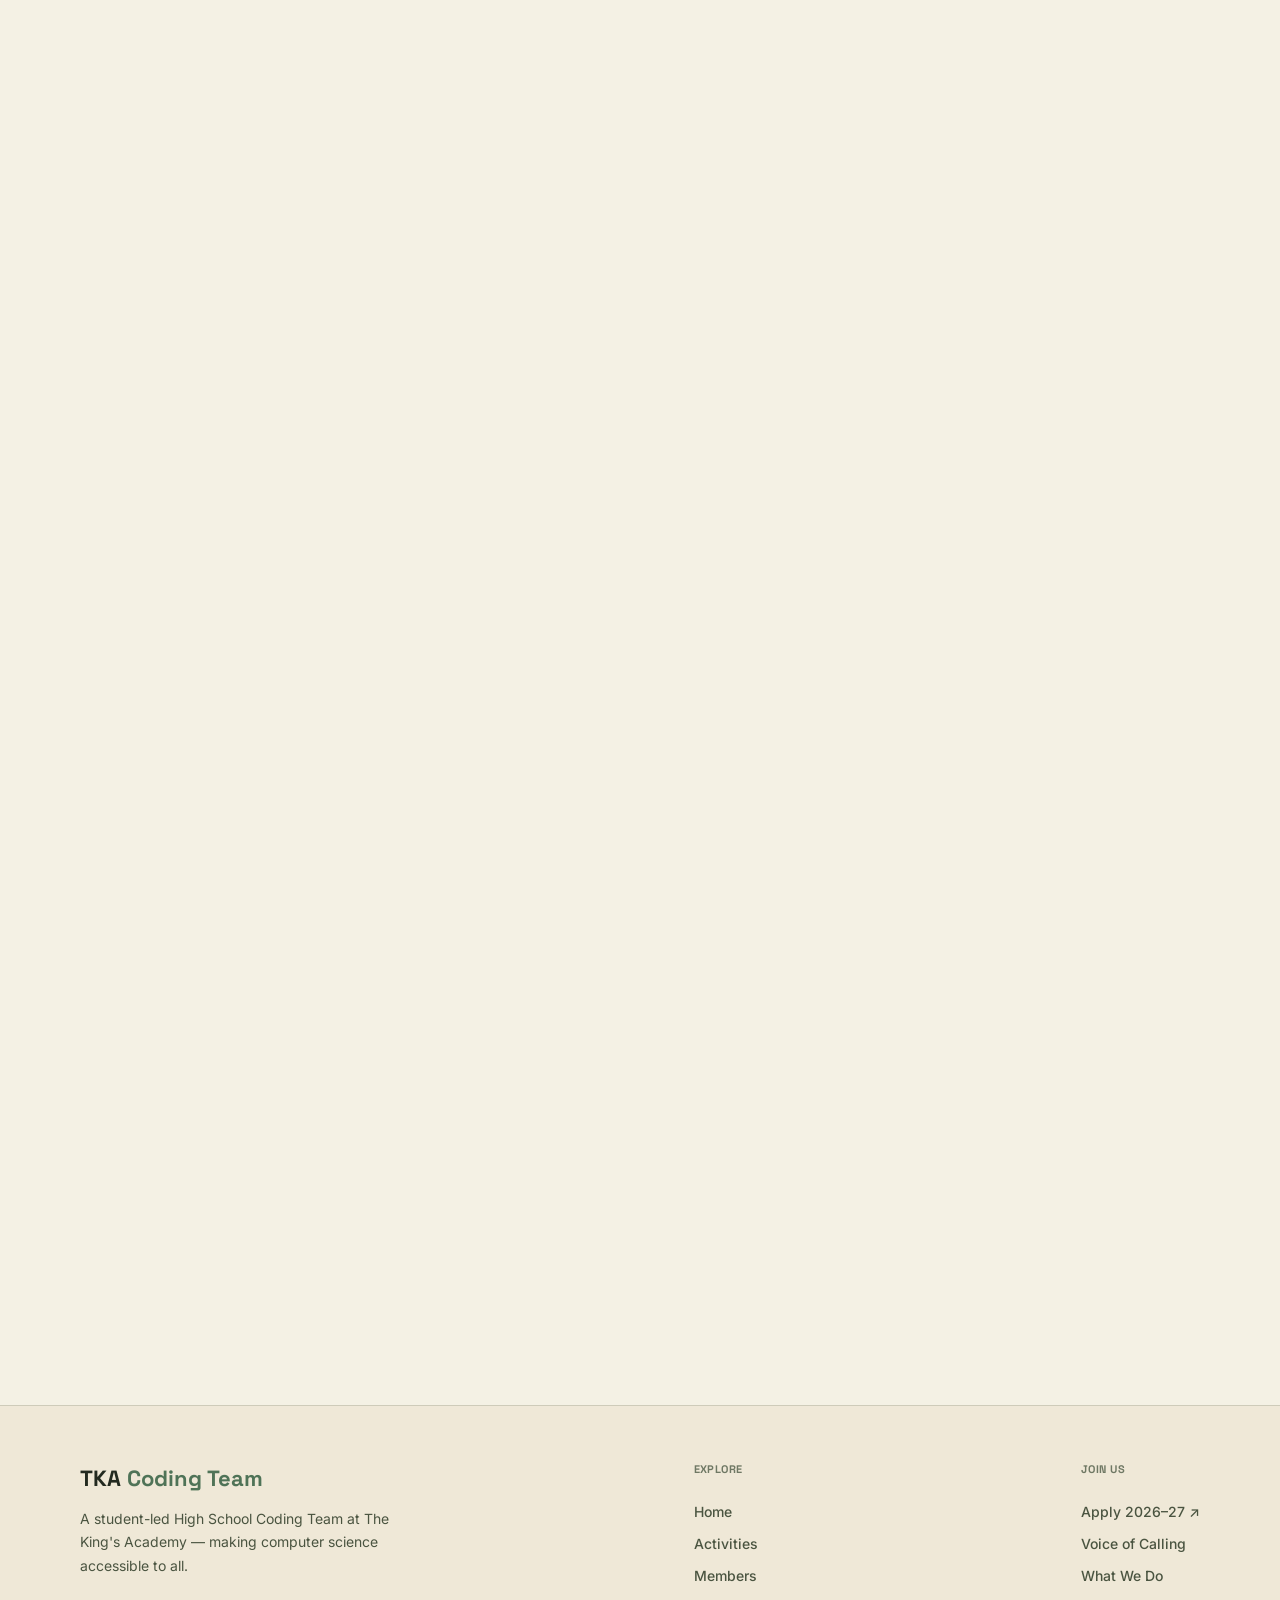
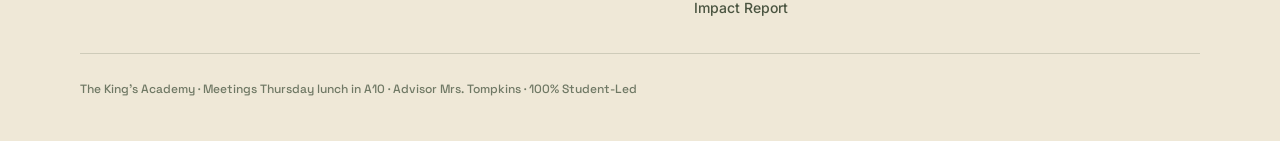
==== commit 90034612: "Update activities.html" ====
--- a/activities.html
+++ b/activities.html
@@ -36,7 +36,7 @@
       <div class="card-top top-gold"></div>
       <div class="camp-body">
         <span class="badge gold">🗓️ Upcoming · In-person · Junior High</span>
-        <h3>JH Fall Camp</h3>
+        <h3>JH Python Fall Camp</h3>
         <div class="info-row"><span class="ic">📅</span><span><strong>Oct 13, 14, 15, 20, 22</strong></span></div>
         <div class="info-row"><span class="ic">⏰</span><span>3:15 – 4:30 PM (afterschool)</span></div>
         <div class="info-row"><span class="ic">📍</span><span>The King's Academy (A10)</span></div>
@@ -46,15 +46,6 @@
     </article>
 
   </div>
-</section>
-
-<div class="divider"></div>
-
-<!-- ===================== PAGE HEADER ===================== -->
-<section class="section" style="padding-top:40px;padding-bottom:40px;">
-  <p class="eyebrow fi">Activities · 2025–26</p>
-  <h2 class="sec fi" style="margin-bottom:22px;">Everything we <em>ran</em> this year.</h2>
-  <p class="sec-intro fi">Free camps for younger students, international outreach, and a season of competitions — all planned and taught by our student team.</p>
 </section>
 
 <div class="divider"></div>
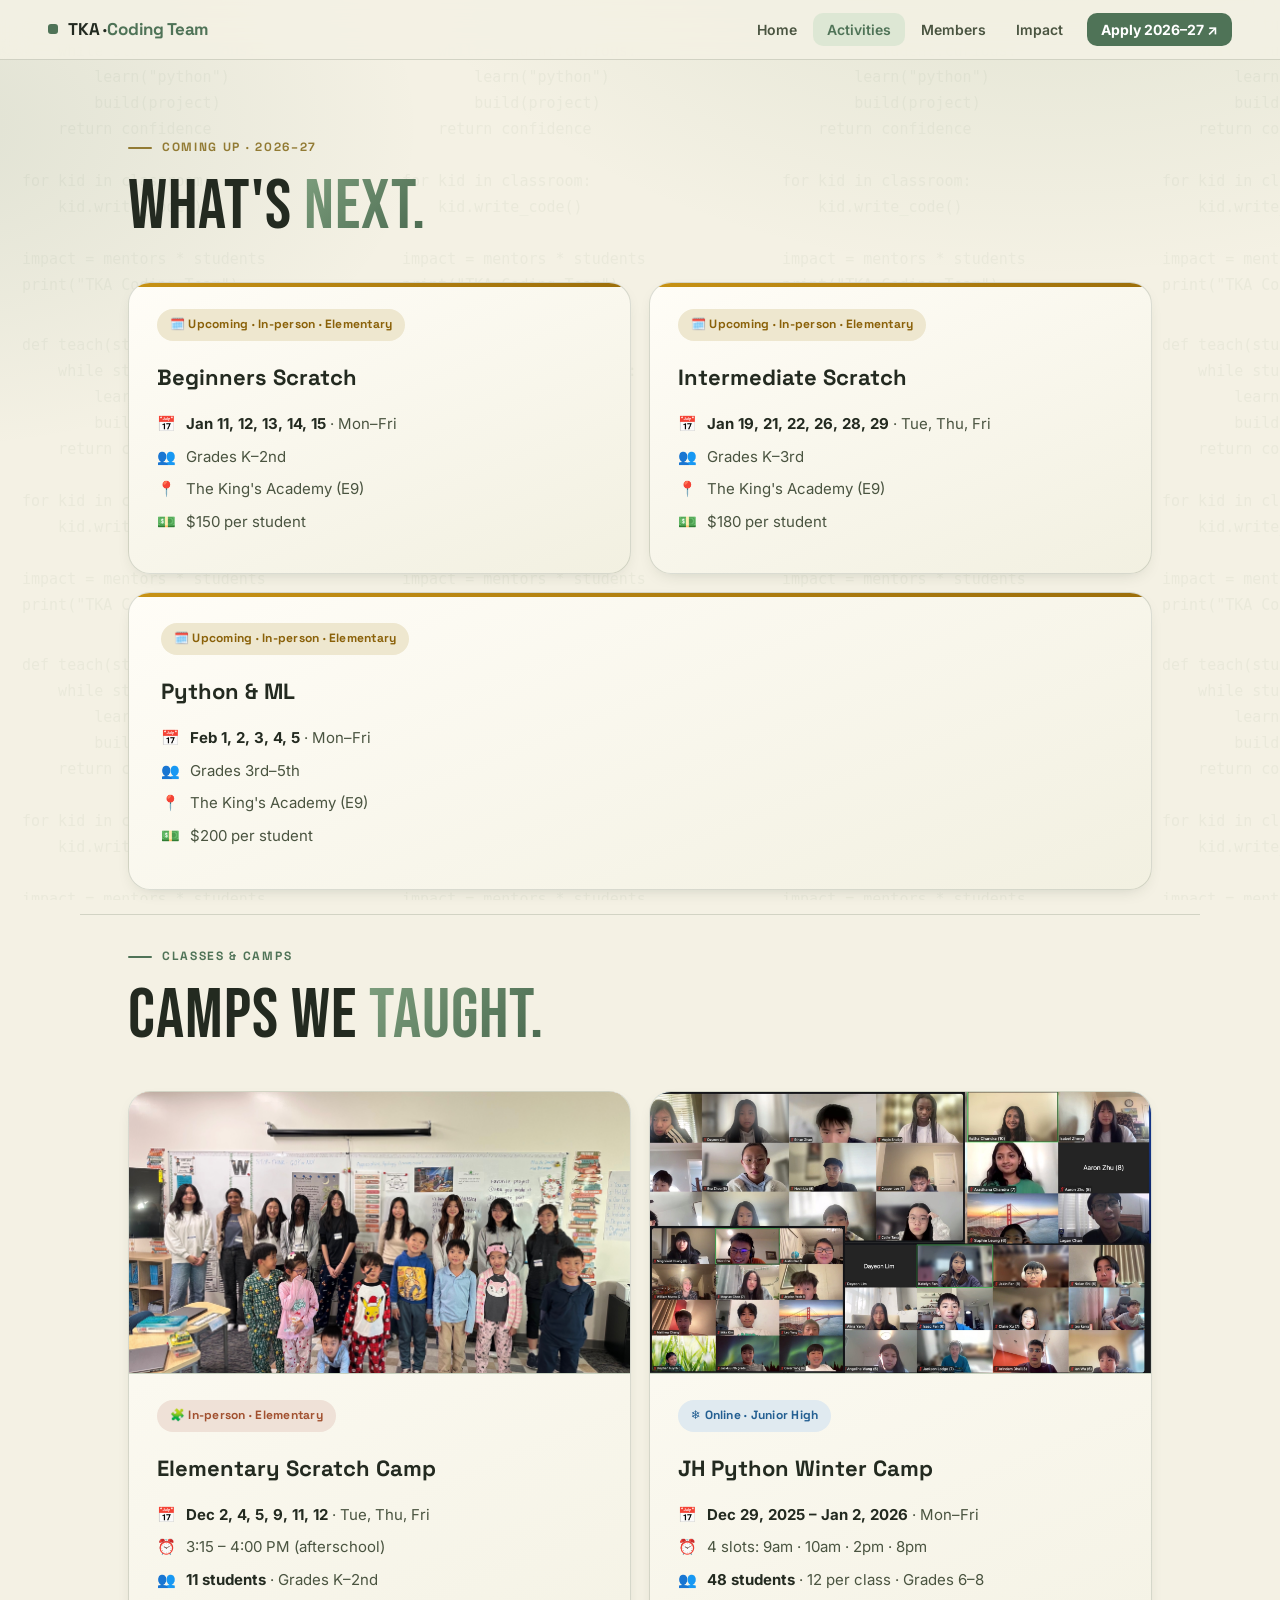
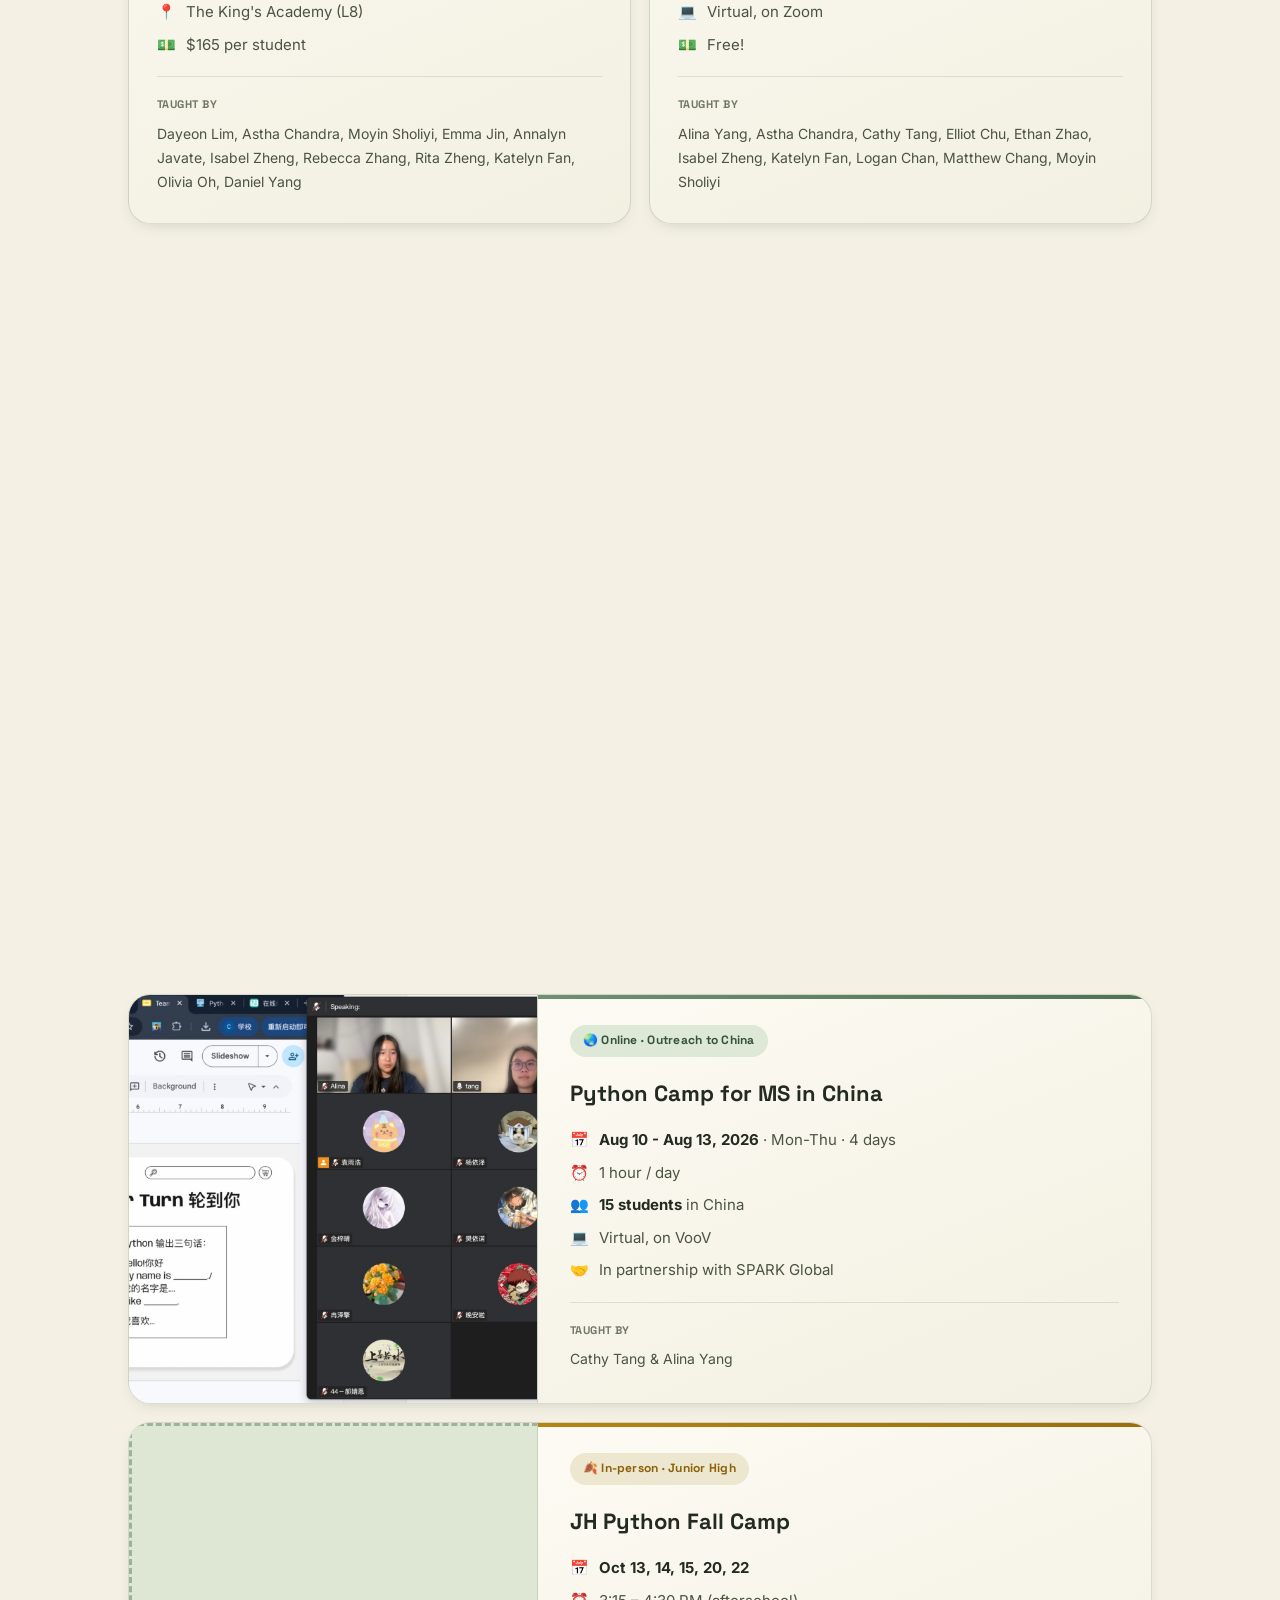
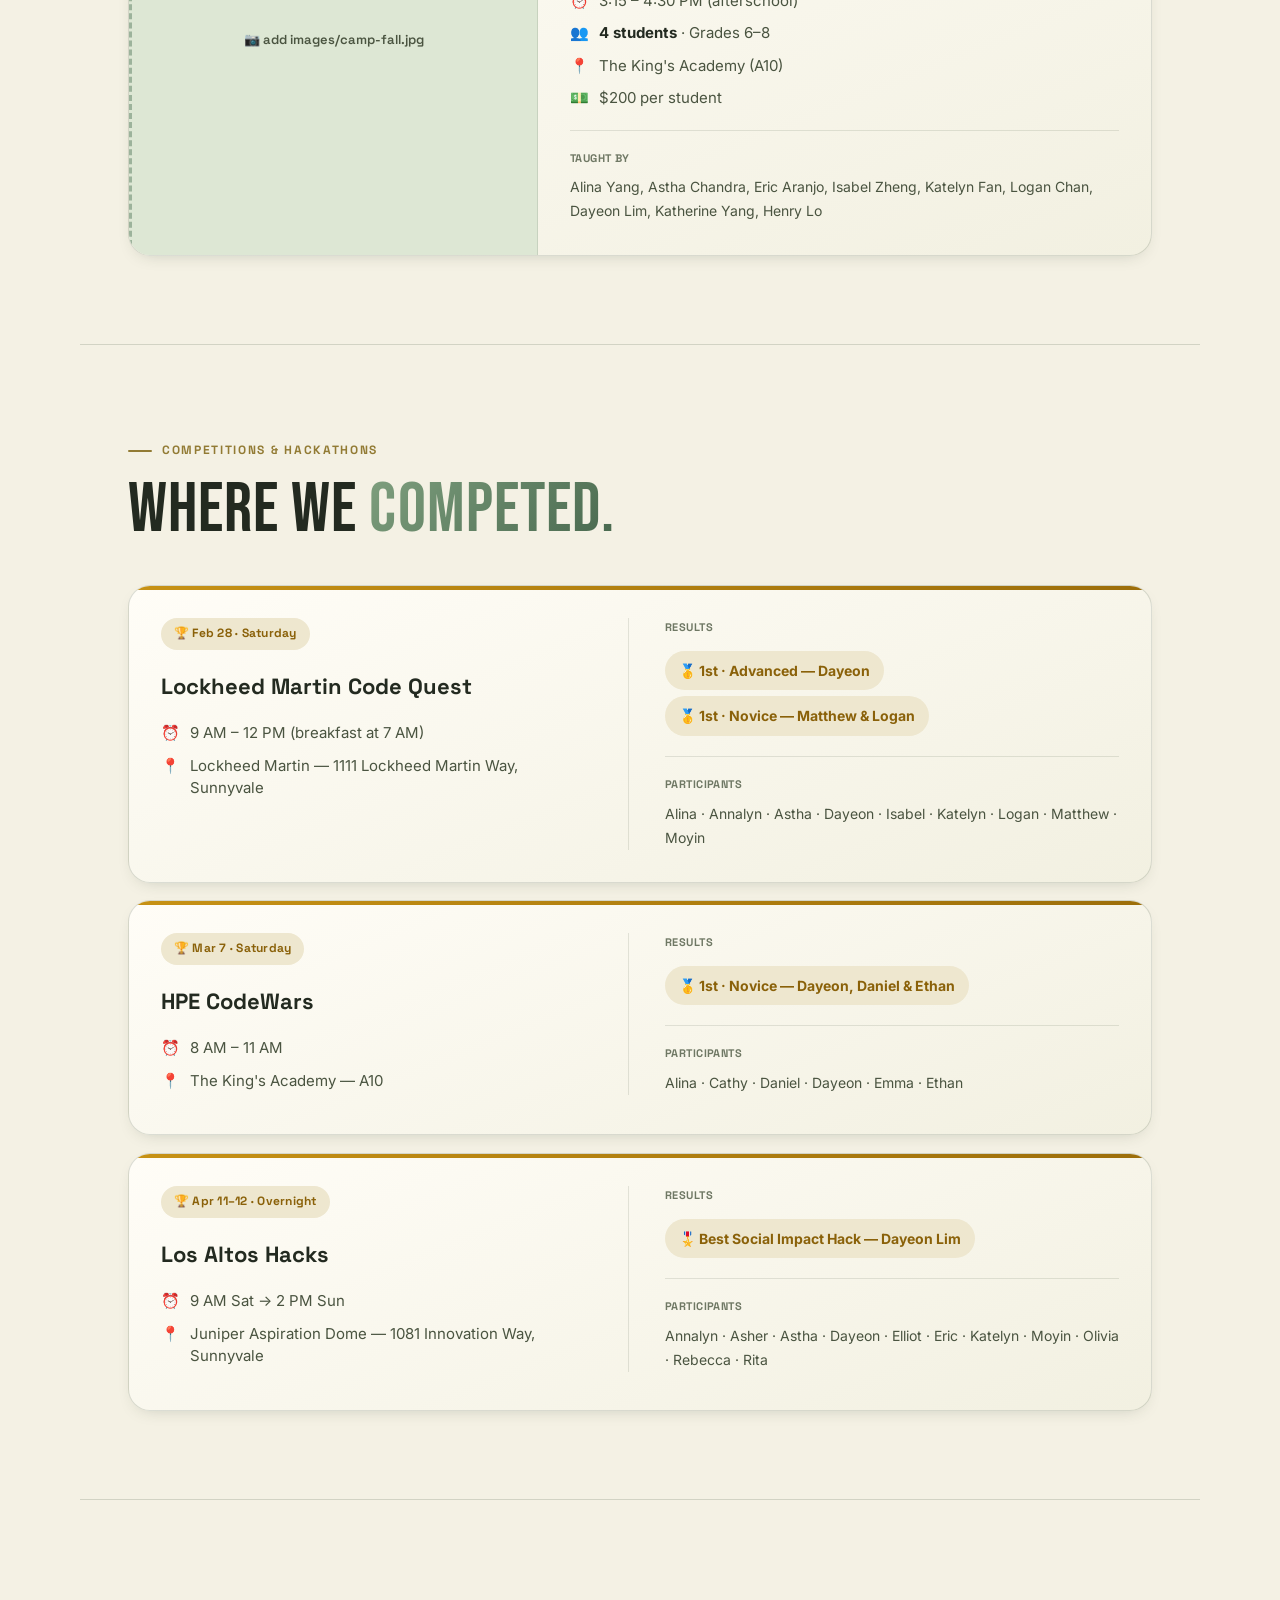
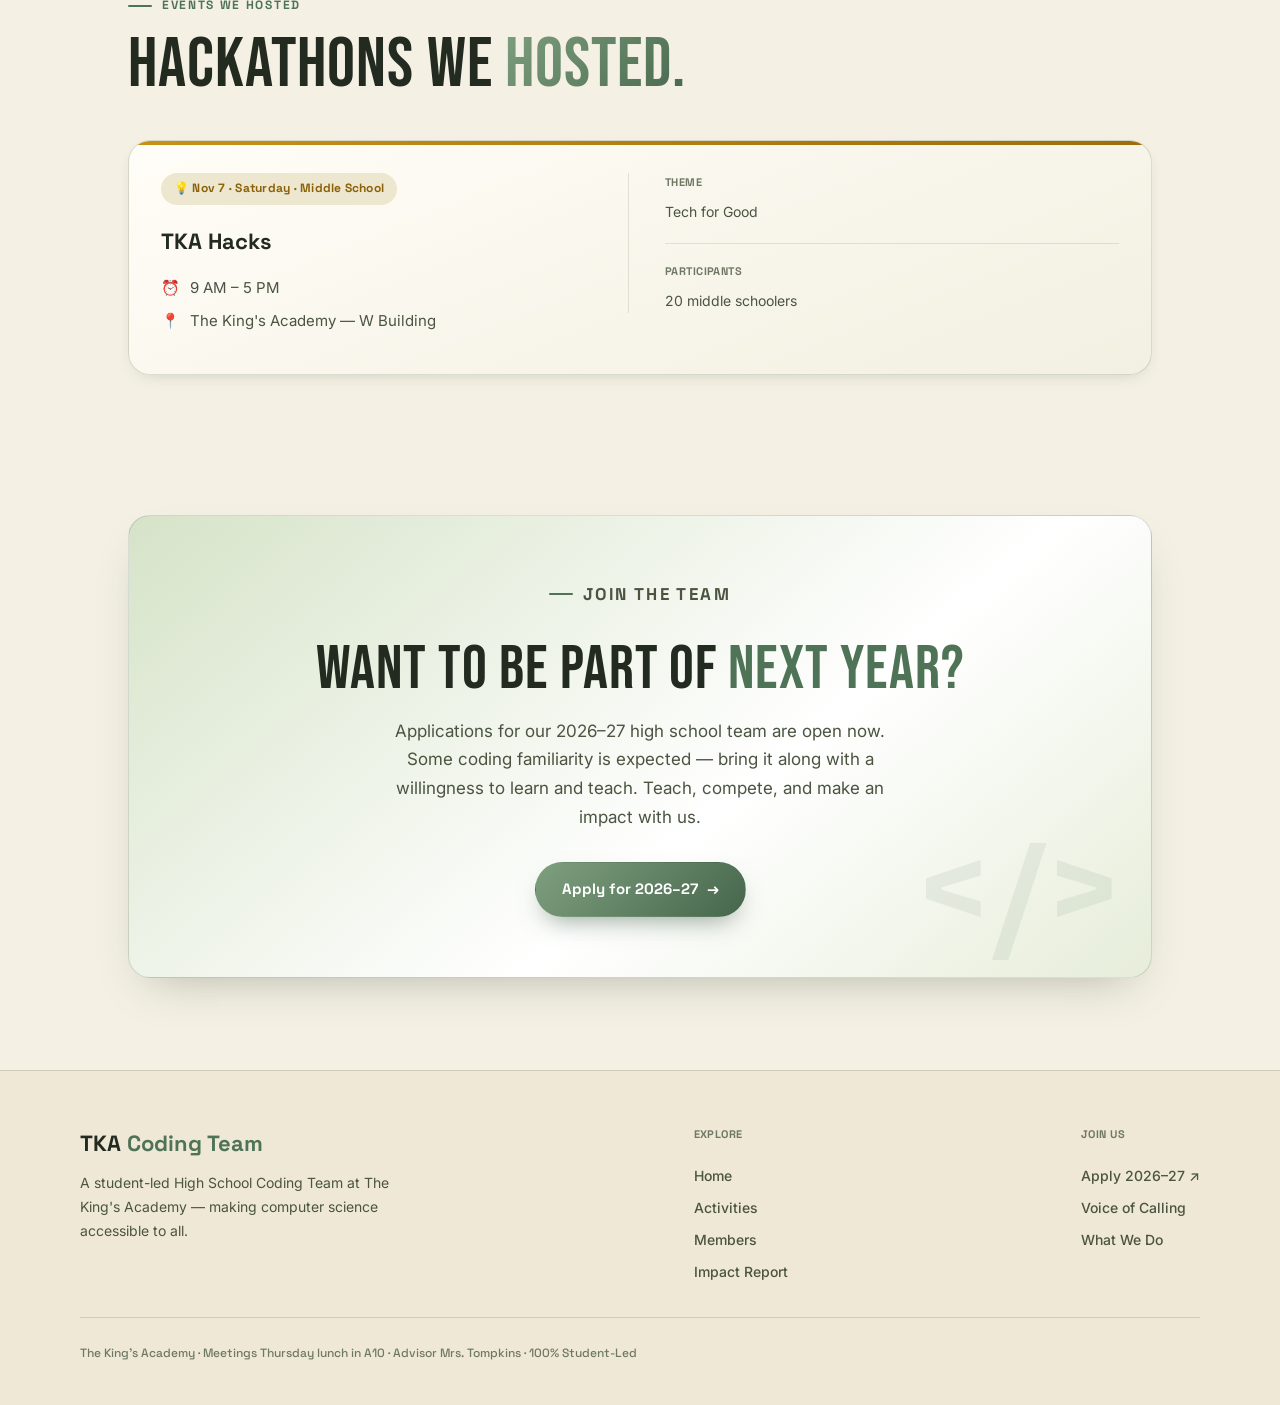
==== commit 7398f2fa: "Update activities.html" ====
--- a/activities.html
+++ b/activities.html
@@ -32,16 +32,39 @@
   <h2 class="sec fi">What's <em>next.</em></h2>
   <div class="grid-2">
 
+    <article class="card camp-card fi">
+      <div class="card-top top-gold"></div>
+      <div class="camp-body">
+        <span class="badge gold">🗓️ Upcoming · In-person · Elementary</span>
+        <h3>Beginners Scratch</h3>
+        <div class="info-row"><span class="ic">📅</span><span><strong>Jan 11, 12, 13, 14, 15</strong> · Mon–Fri</span></div>
+        <div class="info-row"><span class="ic">👥</span><span>Grades K–2nd</span></div>
+        <div class="info-row"><span class="ic">📍</span><span>The King's Academy (E9)</span></div>
+        <div class="info-row"><span class="ic">💵</span><span>$150 per student</span></div>
+      </div>
+    </article>
+
+    <article class="card camp-card fi">
+      <div class="card-top top-gold"></div>
+      <div class="camp-body">
+        <span class="badge gold">🗓️ Upcoming · In-person · Elementary</span>
+        <h3>Intermediate Scratch</h3>
+        <div class="info-row"><span class="ic">📅</span><span><strong>Jan 19, 21, 22, 26, 28, 29</strong> · Tue, Thu, Fri</span></div>
+        <div class="info-row"><span class="ic">👥</span><span>Grades K–3rd</span></div>
+        <div class="info-row"><span class="ic">📍</span><span>The King's Academy (E9)</span></div>
+        <div class="info-row"><span class="ic">💵</span><span>$180 per student</span></div>
+      </div>
+    </article>
+
     <article class="card camp-card wide fi" style="grid-column:1 / -1;">
       <div class="card-top top-gold"></div>
       <div class="camp-body">
-        <span class="badge gold">🗓️ Upcoming · In-person · Junior High</span>
-        <h3>JH Python Fall Camp</h3>
-        <div class="info-row"><span class="ic">📅</span><span><strong>Oct 13, 14, 15, 20, 22</strong></span></div>
-        <div class="info-row"><span class="ic">⏰</span><span>3:15 – 4:30 PM (afterschool)</span></div>
-        <div class="info-row"><span class="ic">📍</span><span>The King's Academy (A10)</span></div>
+        <span class="badge gold">🗓️ Upcoming · In-person · Elementary</span>
+        <h3>Python &amp; ML</h3>
+        <div class="info-row"><span class="ic">📅</span><span><strong>Feb 1, 2, 3, 4, 5</strong> · Mon–Fri</span></div>
+        <div class="info-row"><span class="ic">👥</span><span>Grades 3rd–5th</span></div>
+        <div class="info-row"><span class="ic">📍</span><span>The King's Academy (E9)</span></div>
         <div class="info-row"><span class="ic">💵</span><span>$200 per student</span></div>
-        <div class="card-note"><strong>Instructors</strong>Wanted — sign up to teach!</div>
       </div>
     </article>
 
@@ -112,10 +135,9 @@
         <div class="info-row"><span class="ic">👥</span><span><strong>45 students</strong> · 15 per class · Grades 6–8</span></div>
         <div class="info-row"><span class="ic">💻</span><span>Virtual, on Zoom · Free!</span></div>
         <div class="card-note"><strong>Taught by</strong>Alina Yang, Astha Chandra, Dayeon Lim, Eric Aranjo, Ethan Zhao, Isabel Zheng</div>
-        </div>
-      </div>
-    </article>
-  
+      </div>
+    </article>
+
     <article class="card camp-card wide fi" style="grid-column:1 / -1;">
       <div class="card-top top-spring"></div>
       <figure class="photo camp-photo ratio-16-9" data-label="add images/camp-china.jpg"><img src="images/camp-china.jpg" alt="Python Camp for MS in China" onerror="this.classList.add('missing')"></figure>
@@ -131,6 +153,21 @@
       </div>
     </article>
 
+    <article class="card camp-card wide fi" style="grid-column:1 / -1;">
+      <div class="card-top top-gold"></div>
+      <figure class="photo camp-photo ratio-16-9" data-label="add images/camp-fall.jpg"><img src="images/camp-fall.jpg" alt="JH Python Fall Camp" onerror="this.classList.add('missing')"></figure>
+      <div class="camp-body">
+        <span class="badge gold">🍂 In-person · Junior High</span>
+        <h3>JH Python Fall Camp</h3>
+        <div class="info-row"><span class="ic">📅</span><span><strong>Oct 13, 14, 15, 20, 22</strong></span></div>
+        <div class="info-row"><span class="ic">⏰</span><span>3:15 – 4:30 PM (afterschool)</span></div>
+        <div class="info-row"><span class="ic">👥</span><span><strong>4 students</strong> · Grades 6–8</span></div>
+        <div class="info-row"><span class="ic">📍</span><span>The King's Academy (A10)</span></div>
+        <div class="info-row"><span class="ic">💵</span><span>$200 per student</span></div>
+        <div class="card-note"><strong>Taught by</strong>Alina Yang, Astha Chandra, Eric Aranjo, Isabel Zheng, Katelyn Fan, Logan Chan, Dayeon Lim, Katherine Yang, Henry Lo</div>
+      </div>
+    </article>
+
   </div>
 </section>
 
@@ -192,6 +229,32 @@
           <span class="result-pill">🎖️ Best Social Impact Hack — Dayeon Lim</span>
         </div>
         <div class="card-note"><strong>Participants</strong>Annalyn · Asher · Astha · Dayeon · Elliot · Eric · Katelyn · Moyin · Olivia · Rebecca · Rita</div>
+      </div>
+    </article>
+
+  </div>
+</section>
+
+<div class="divider"></div>
+
+<!-- ===================== HOSTED EVENTS ===================== -->
+<section class="section">
+  <p class="eyebrow fi">Events We Hosted</p>
+  <h2 class="sec fi">Hackathons we <em>hosted.</em></h2>
+
+  <div class="comp-list">
+
+    <article class="card comp-card fi">
+      <div class="card-top top-gold"></div>
+      <div class="comp-main">
+        <span class="badge gold">💡 Nov 7 · Saturday · Middle School</span>
+        <h3>TKA Hacks</h3>
+        <div class="info-row"><span class="ic">⏰</span><span>9 AM – 5 PM</span></div>
+        <div class="info-row"><span class="ic">📍</span><span>The King's Academy — W Building</span></div>
+      </div>
+      <div class="comp-side">
+        <div class="card-note"><strong>Theme</strong>Tech for Good</div>
+        <div class="card-note"><strong>Participants</strong>20 middle schoolers</div>
       </div>
     </article>
 
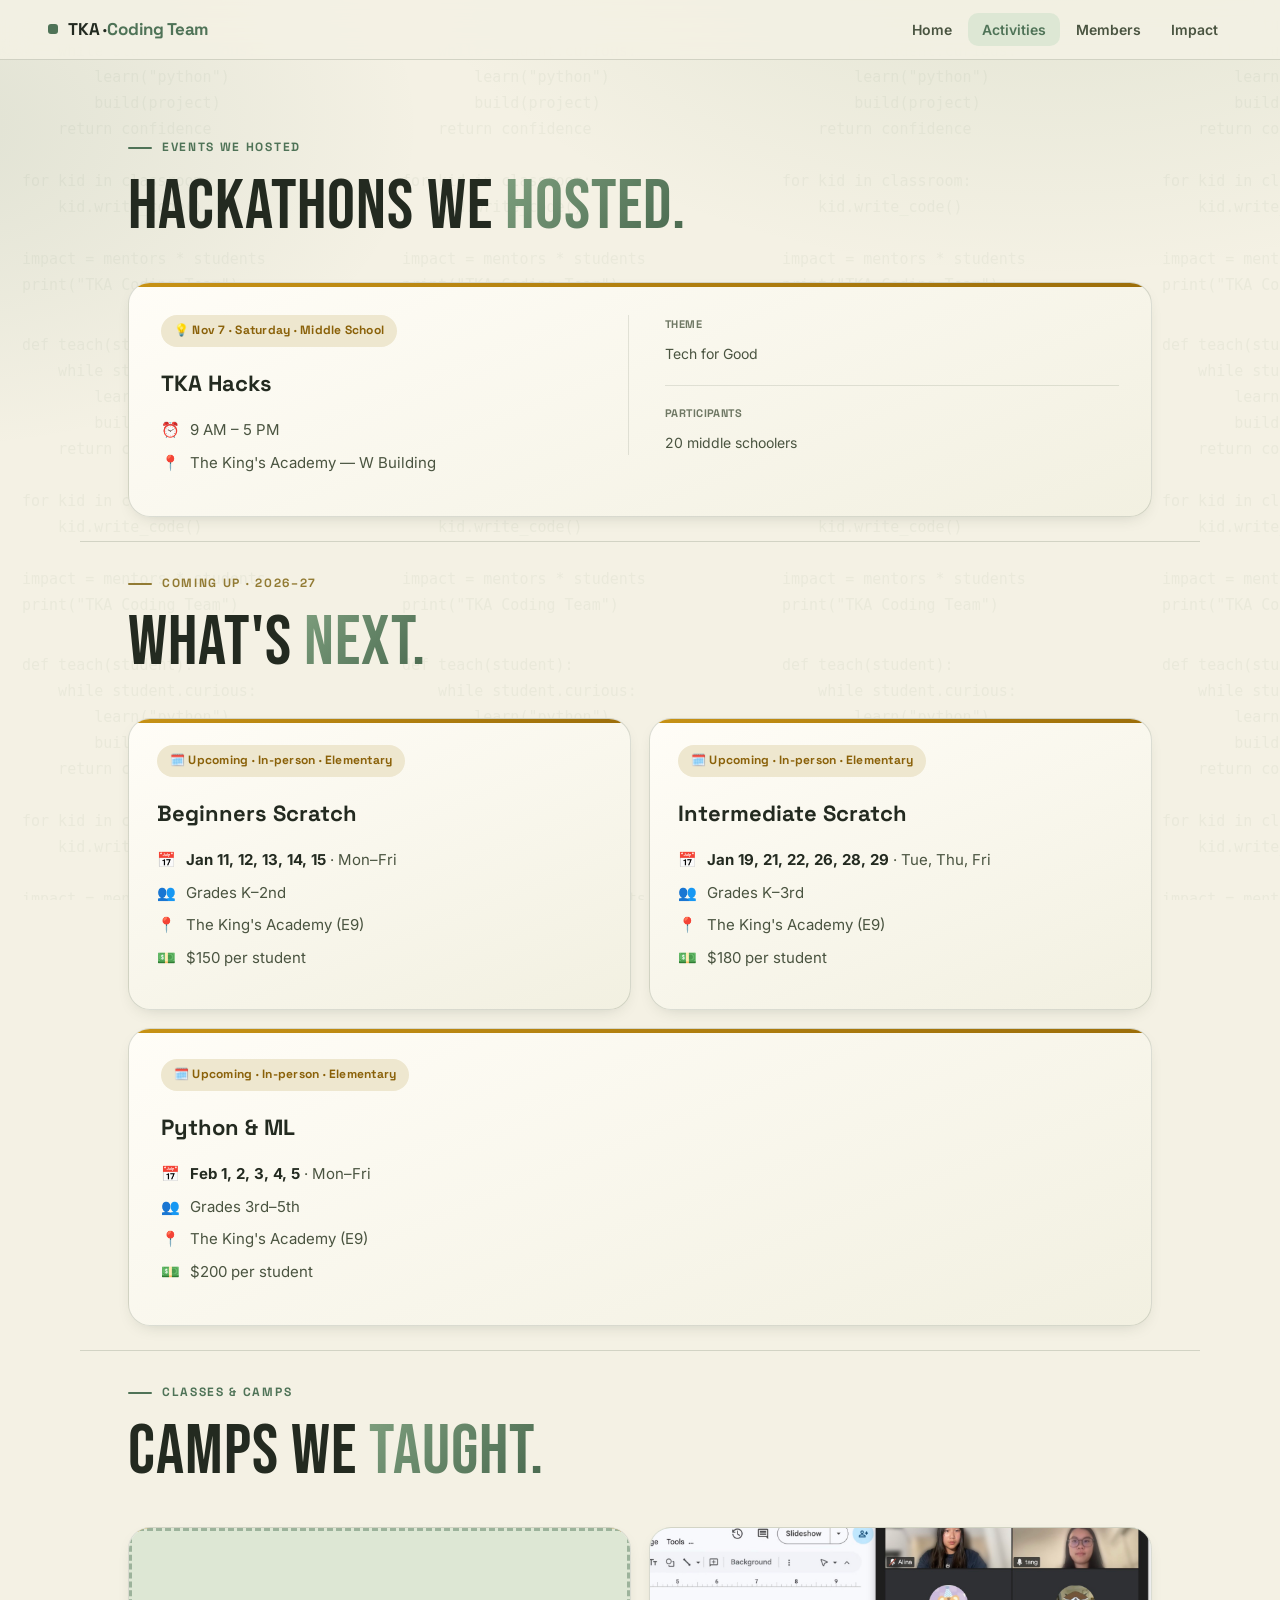
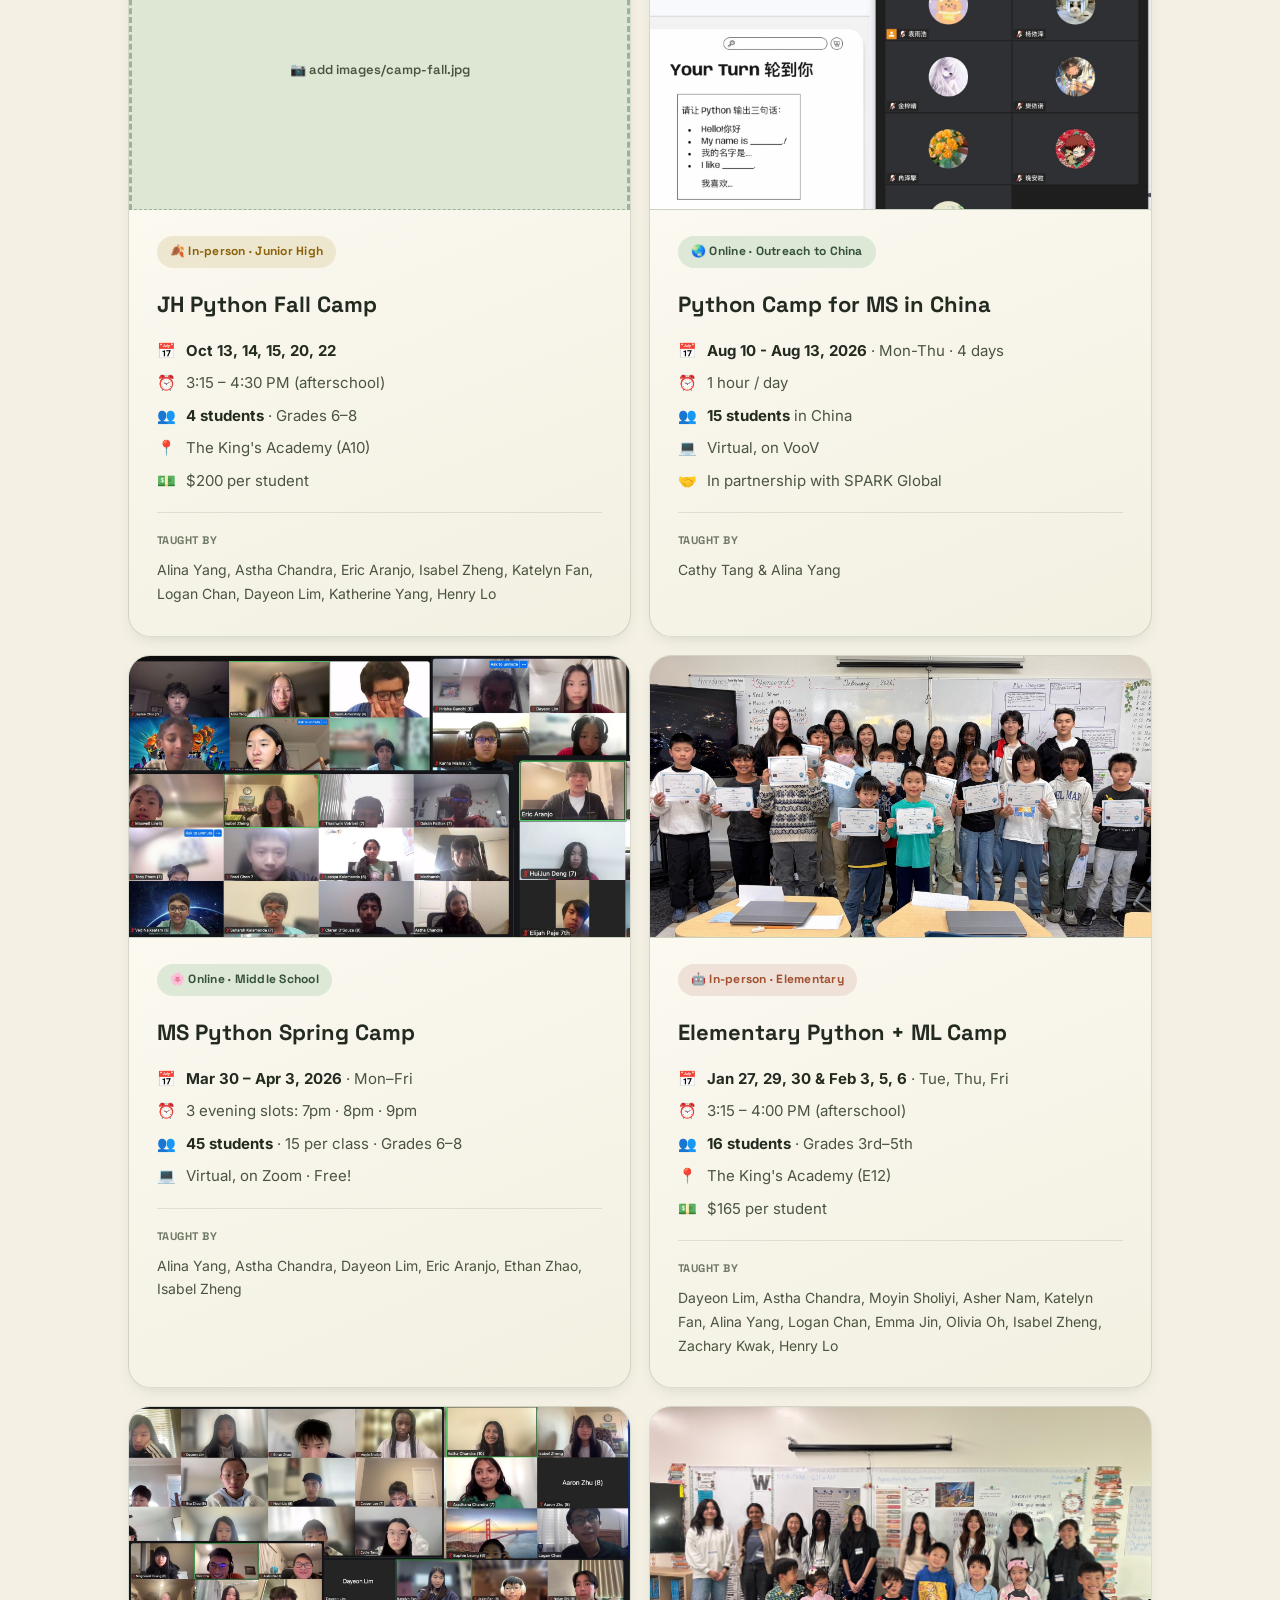
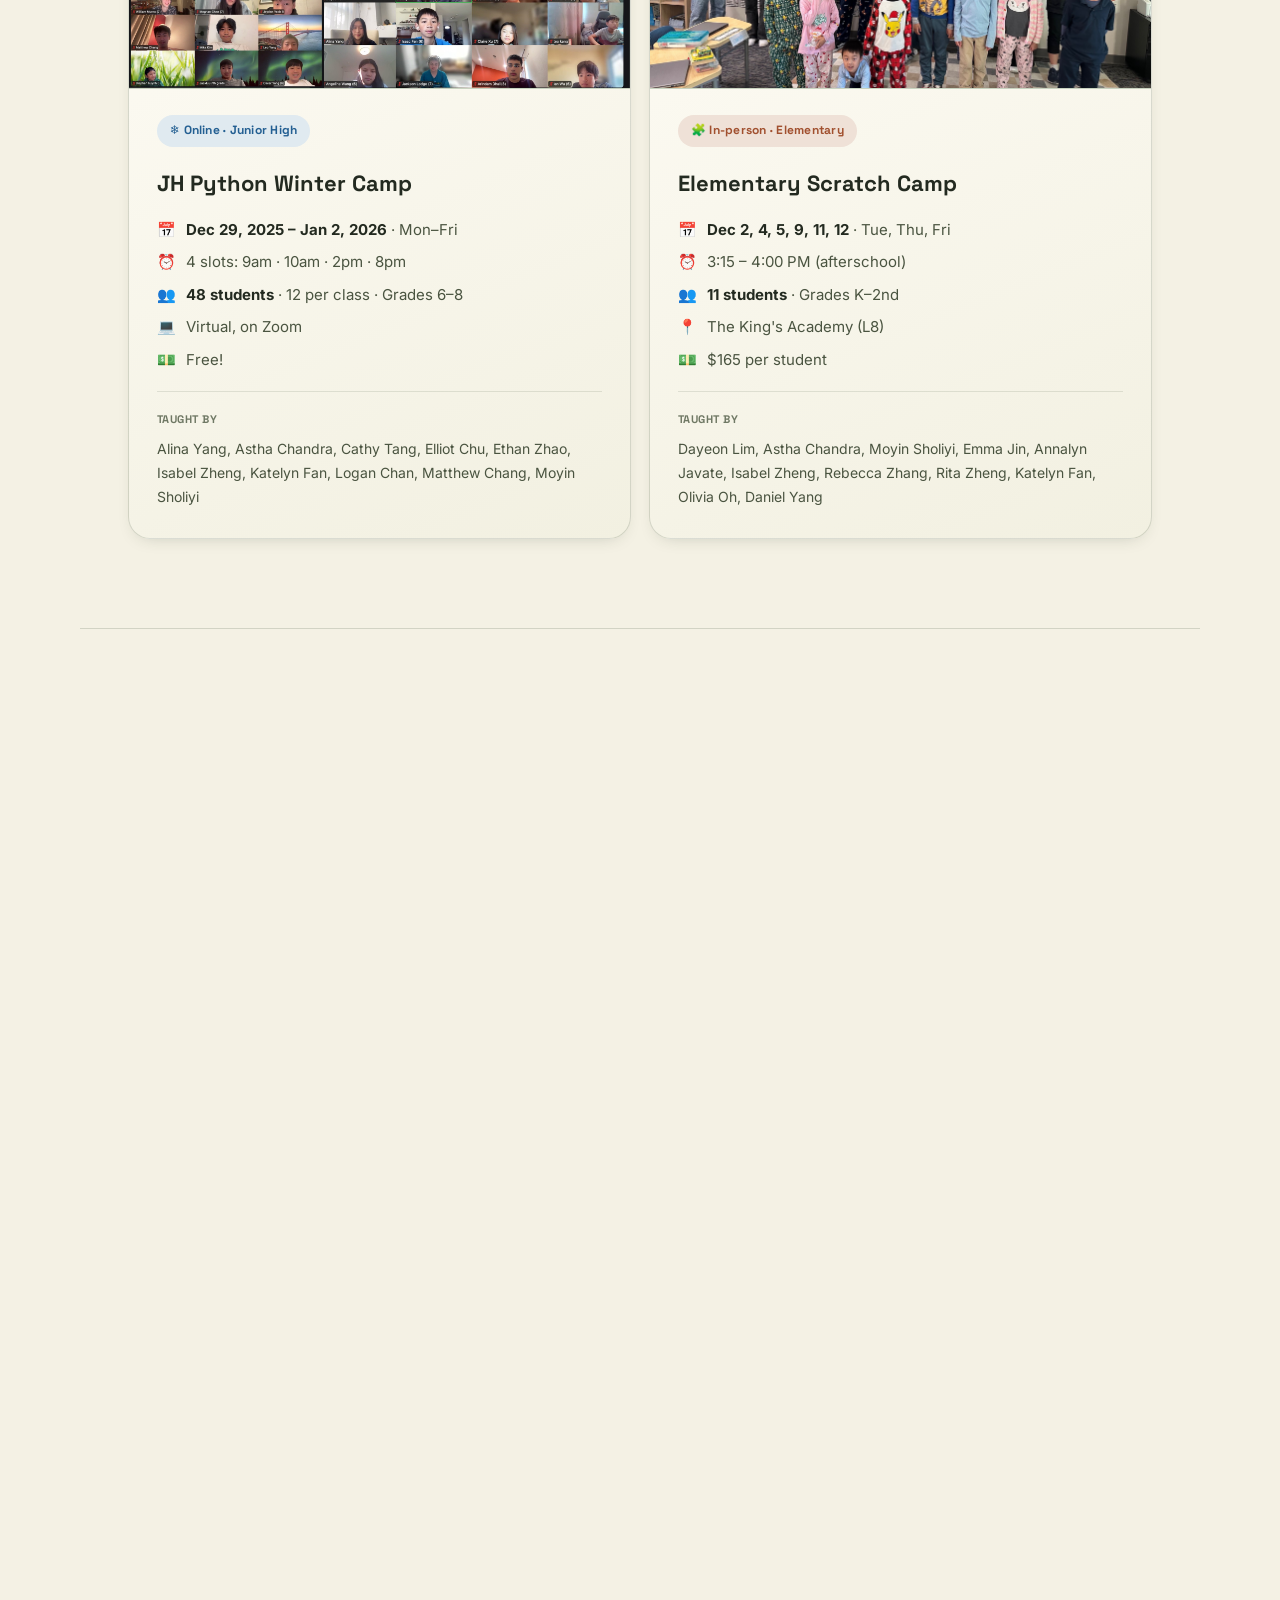
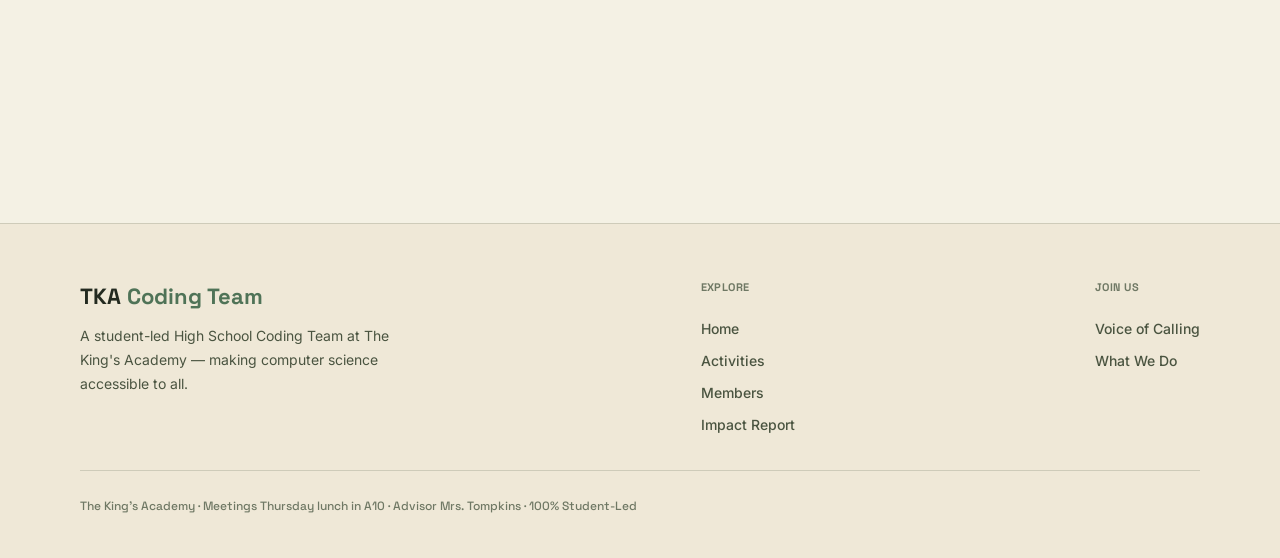
==== commit 0ad3303d: "Update activities.html" ====
--- a/activities.html
+++ b/activities.html
@@ -22,12 +22,37 @@
     <li><a href="activities.html">Activities</a></li>
     <li><a href="members.html">Members</a></li>
     <li><a href="impact.html">Impact</a></li>
-    <li><a href="https://docs.google.com/forms/d/12OOObvQFK_eyTiufzC-81fakIv8ijPtO2T-Ucrf9pNE/viewform" class="cta" target="_blank" rel="noopener">Apply 2026–27 ↗</a></li>
   </ul>
 </nav>
 
+<!-- ===================== HOSTED EVENTS ===================== -->
+<section class="section" style="padding-top:130px;padding-bottom:24px;">
+  <p class="eyebrow fi">Events We Hosted</p>
+  <h2 class="sec fi">Hackathons we <em>hosted.</em></h2>
+
+  <div class="comp-list">
+
+    <article class="card comp-card fi">
+      <div class="card-top top-gold"></div>
+      <div class="comp-main">
+        <span class="badge gold">💡 Nov 7 · Saturday · Middle School</span>
+        <h3>TKA Hacks</h3>
+        <div class="info-row"><span class="ic">⏰</span><span>9 AM – 5 PM</span></div>
+        <div class="info-row"><span class="ic">📍</span><span>The King's Academy — W Building</span></div>
+      </div>
+      <div class="comp-side">
+        <div class="card-note"><strong>Theme</strong>Tech for Good</div>
+        <div class="card-note"><strong>Participants</strong>20 middle schoolers</div>
+      </div>
+    </article>
+
+  </div>
+</section>
+
+<div class="divider"></div>
+
 <!-- ===================== COMING UP ===================== -->
-<section class="section" style="padding-top:130px;padding-bottom:24px;">
+<section class="section" style="padding-top:24px;padding-bottom:24px;">
   <p class="eyebrow gold fi">Coming Up · 2026–27</p>
   <h2 class="sec fi">What's <em>next.</em></h2>
   <div class="grid-2">
@@ -78,6 +103,80 @@
   <p class="eyebrow fi">Classes &amp; Camps</p>
   <h2 class="sec fi">Camps we <em>taught.</em></h2>
   <div class="grid-2">
+
+    <article class="card camp-card fi">
+      <div class="card-top top-gold"></div>
+      <figure class="photo camp-photo ratio-16-9" data-label="add images/camp-fall.jpg"><img src="images/camp-fall.jpg" alt="JH Python Fall Camp" onerror="this.classList.add('missing')"></figure>
+      <div class="camp-body">
+        <span class="badge gold">🍂 In-person · Junior High</span>
+        <h3>JH Python Fall Camp</h3>
+        <div class="info-row"><span class="ic">📅</span><span><strong>Oct 13, 14, 15, 20, 22</strong></span></div>
+        <div class="info-row"><span class="ic">⏰</span><span>3:15 – 4:30 PM (afterschool)</span></div>
+        <div class="info-row"><span class="ic">👥</span><span><strong>4 students</strong> · Grades 6–8</span></div>
+        <div class="info-row"><span class="ic">📍</span><span>The King's Academy (A10)</span></div>
+        <div class="info-row"><span class="ic">💵</span><span>$200 per student</span></div>
+        <div class="card-note"><strong>Taught by</strong>Alina Yang, Astha Chandra, Eric Aranjo, Isabel Zheng, Katelyn Fan, Logan Chan, Dayeon Lim, Katherine Yang, Henry Lo</div>
+      </div>
+    </article>
+
+    <article class="card camp-card fi">
+      <div class="card-top top-spring"></div>
+      <figure class="photo camp-photo ratio-16-9" data-label="add images/camp-china.jpg"><img src="images/camp-china.jpg" alt="Python Camp for MS in China" onerror="this.classList.add('missing')"></figure>
+      <div class="camp-body">
+        <span class="badge spring">🌏 Online · Outreach to China</span>
+        <h3>Python Camp for MS in China</h3>
+        <div class="info-row"><span class="ic">📅</span><span><strong>Aug 10 - Aug 13, 2026</strong> · Mon-Thu · 4 days</span></div>
+        <div class="info-row"><span class="ic">⏰</span><span>1 hour / day</span></div>
+        <div class="info-row"><span class="ic">👥</span><span><strong>15 students</strong> in China</span></div>
+        <div class="info-row"><span class="ic">💻</span><span>Virtual, on VooV</span></div>
+        <div class="info-row"><span class="ic">🤝</span><span>In partnership with SPARK Global</span></div>
+        <div class="card-note"><strong>Taught by</strong>Cathy Tang & Alina Yang</div>
+      </div>
+    </article>
+
+    <article class="card camp-card fi">
+      <div class="card-top top-spring"></div>
+      <figure class="photo camp-photo ratio-16-9" data-label="add images/camp-spring.jpg"><img src="images/camp-spring.jpg" alt="MS Python Spring Camp" onerror="this.classList.add('missing')"></figure>
+      <div class="camp-body">
+        <span class="badge spring">🌸 Online · Middle School</span>
+        <h3>MS Python Spring Camp</h3>
+        <div class="info-row"><span class="ic">📅</span><span><strong>Mar 30 – Apr 3, 2026</strong> · Mon–Fri</span></div>
+        <div class="info-row"><span class="ic">⏰</span><span>3 evening slots: 7pm · 8pm · 9pm</span></div>
+        <div class="info-row"><span class="ic">👥</span><span><strong>45 students</strong> · 15 per class · Grades 6–8</span></div>
+        <div class="info-row"><span class="ic">💻</span><span>Virtual, on Zoom · Free!</span></div>
+        <div class="card-note"><strong>Taught by</strong>Alina Yang, Astha Chandra, Dayeon Lim, Eric Aranjo, Ethan Zhao, Isabel Zheng</div>
+      </div>
+    </article>
+
+    <article class="card camp-card fi">
+      <div class="card-top top-coral"></div>
+      <figure class="photo camp-photo ratio-16-9" data-label="add images/camp-elementary-ml.jpg"><img src="images/camp-elementary-ml.jpg" alt="Elementary Python + ML Camp" onerror="this.classList.add('missing')"></figure>
+      <div class="camp-body">
+        <span class="badge coral">🤖 In-person · Elementary</span>
+        <h3>Elementary Python + ML Camp</h3>
+        <div class="info-row"><span class="ic">📅</span><span><strong>Jan 27, 29, 30 &amp; Feb 3, 5, 6</strong> · Tue, Thu, Fri</span></div>
+        <div class="info-row"><span class="ic">⏰</span><span>3:15 – 4:00 PM (afterschool)</span></div>
+        <div class="info-row"><span class="ic">👥</span><span><strong>16 students</strong> · Grades 3rd–5th</span></div>
+        <div class="info-row"><span class="ic">📍</span><span>The King's Academy (E12)</span></div>
+        <div class="info-row"><span class="ic">💵</span><span>$165 per student</span></div>
+        <div class="card-note"><strong>Taught by</strong>Dayeon Lim, Astha Chandra, Moyin Sholiyi, Asher Nam, Katelyn Fan, Alina Yang, Logan Chan, Emma Jin, Olivia Oh, Isabel Zheng, Zachary Kwak, Henry Lo</div>
+      </div>
+    </article>
+
+    <article class="card camp-card fi">
+      <div class="card-top top-winter"></div>
+      <figure class="photo camp-photo ratio-16-9" data-label="add images/camp-winter.jpg"><img src="images/camp-winter.jpg" alt="JH Python Winter Camp" onerror="this.classList.add('missing')"></figure>
+      <div class="camp-body">
+        <span class="badge winter">❄️ Online · Junior High</span>
+        <h3>JH Python Winter Camp</h3>
+        <div class="info-row"><span class="ic">📅</span><span><strong>Dec 29, 2025 – Jan 2, 2026</strong> · Mon–Fri</span></div>
+        <div class="info-row"><span class="ic">⏰</span><span>4 slots: 9am · 10am · 2pm · 8pm</span></div>
+        <div class="info-row"><span class="ic">👥</span><span><strong>48 students</strong> · 12 per class · Grades 6–8</span></div>
+        <div class="info-row"><span class="ic">💻</span><span>Virtual, on Zoom</span></div>
+        <div class="info-row"><span class="ic">💵</span><span>Free!</span></div>
+        <div class="card-note"><strong>Taught by</strong>Alina Yang, Astha Chandra, Cathy Tang, Elliot Chu, Ethan Zhao, Isabel Zheng, Katelyn Fan, Logan Chan, Matthew Chang, Moyin Sholiyi</div>
+      </div>
+    </article>
 
     <article class="card camp-card fi">
       <div class="card-top top-coral"></div>
@@ -94,80 +193,6 @@
       </div>
     </article>
 
-    <article class="card camp-card fi">
-      <div class="card-top top-winter"></div>
-      <figure class="photo camp-photo ratio-16-9" data-label="add images/camp-winter.jpg"><img src="images/camp-winter.jpg" alt="JH Python Winter Camp" onerror="this.classList.add('missing')"></figure>
-      <div class="camp-body">
-        <span class="badge winter">❄️ Online · Junior High</span>
-        <h3>JH Python Winter Camp</h3>
-        <div class="info-row"><span class="ic">📅</span><span><strong>Dec 29, 2025 – Jan 2, 2026</strong> · Mon–Fri</span></div>
-        <div class="info-row"><span class="ic">⏰</span><span>4 slots: 9am · 10am · 2pm · 8pm</span></div>
-        <div class="info-row"><span class="ic">👥</span><span><strong>48 students</strong> · 12 per class · Grades 6–8</span></div>
-        <div class="info-row"><span class="ic">💻</span><span>Virtual, on Zoom</span></div>
-        <div class="info-row"><span class="ic">💵</span><span>Free!</span></div>
-        <div class="card-note"><strong>Taught by</strong>Alina Yang, Astha Chandra, Cathy Tang, Elliot Chu, Ethan Zhao, Isabel Zheng, Katelyn Fan, Logan Chan, Matthew Chang, Moyin Sholiyi</div>
-      </div>
-    </article>
-
-    <article class="card camp-card fi">
-      <div class="card-top top-coral"></div>
-      <figure class="photo camp-photo ratio-16-9" data-label="add images/camp-elementary-ml.jpg"><img src="images/camp-elementary-ml.jpg" alt="Elementary Python + ML Camp" onerror="this.classList.add('missing')"></figure>
-      <div class="camp-body">
-        <span class="badge coral">🤖 In-person · Elementary</span>
-        <h3>Elementary Python + ML Camp</h3>
-        <div class="info-row"><span class="ic">📅</span><span><strong>Jan 27, 29, 30 &amp; Feb 3, 5, 6</strong> · Tue, Thu, Fri</span></div>
-        <div class="info-row"><span class="ic">⏰</span><span>3:15 – 4:00 PM (afterschool)</span></div>
-        <div class="info-row"><span class="ic">👥</span><span><strong>16 students</strong> · Grades 3rd–5th</span></div>
-        <div class="info-row"><span class="ic">📍</span><span>The King's Academy (E12)</span></div>
-        <div class="info-row"><span class="ic">💵</span><span>$165 per student</span></div>
-        <div class="card-note"><strong>Taught by</strong>Dayeon Lim, Astha Chandra, Moyin Sholiyi, Asher Nam, Katelyn Fan, Alina Yang, Logan Chan, Emma Jin, Olivia Oh, Isabel Zheng, Zachary Kwak, Henry Lo</div>
-      </div>
-    </article>
-
-    <article class="card camp-card fi">
-      <div class="card-top top-spring"></div>
-      <figure class="photo camp-photo ratio-16-9" data-label="add images/camp-spring.jpg"><img src="images/camp-spring.jpg" alt="MS Python Spring Camp" onerror="this.classList.add('missing')"></figure>
-      <div class="camp-body">
-        <span class="badge spring">🌸 Online · Middle School</span>
-        <h3>MS Python Spring Camp</h3>
-        <div class="info-row"><span class="ic">📅</span><span><strong>Mar 30 – Apr 3, 2026</strong> · Mon–Fri</span></div>
-        <div class="info-row"><span class="ic">⏰</span><span>3 evening slots: 7pm · 8pm · 9pm</span></div>
-        <div class="info-row"><span class="ic">👥</span><span><strong>45 students</strong> · 15 per class · Grades 6–8</span></div>
-        <div class="info-row"><span class="ic">💻</span><span>Virtual, on Zoom · Free!</span></div>
-        <div class="card-note"><strong>Taught by</strong>Alina Yang, Astha Chandra, Dayeon Lim, Eric Aranjo, Ethan Zhao, Isabel Zheng</div>
-      </div>
-    </article>
-
-    <article class="card camp-card wide fi" style="grid-column:1 / -1;">
-      <div class="card-top top-spring"></div>
-      <figure class="photo camp-photo ratio-16-9" data-label="add images/camp-china.jpg"><img src="images/camp-china.jpg" alt="Python Camp for MS in China" onerror="this.classList.add('missing')"></figure>
-      <div class="camp-body">
-        <span class="badge spring">🌏 Online · Outreach to China</span>
-        <h3>Python Camp for MS in China</h3>
-        <div class="info-row"><span class="ic">📅</span><span><strong>Aug 10 - Aug 13, 2026</strong> · Mon-Thu · 4 days</span></div>
-        <div class="info-row"><span class="ic">⏰</span><span>1 hour / day</span></div>
-        <div class="info-row"><span class="ic">👥</span><span><strong>15 students</strong> in China</span></div>
-        <div class="info-row"><span class="ic">💻</span><span>Virtual, on VooV</span></div>
-        <div class="info-row"><span class="ic">🤝</span><span>In partnership with SPARK Global</span></div>
-        <div class="card-note"><strong>Taught by</strong>Cathy Tang & Alina Yang</div>
-      </div>
-    </article>
-
-    <article class="card camp-card wide fi" style="grid-column:1 / -1;">
-      <div class="card-top top-gold"></div>
-      <figure class="photo camp-photo ratio-16-9" data-label="add images/camp-fall.jpg"><img src="images/camp-fall.jpg" alt="JH Python Fall Camp" onerror="this.classList.add('missing')"></figure>
-      <div class="camp-body">
-        <span class="badge gold">🍂 In-person · Junior High</span>
-        <h3>JH Python Fall Camp</h3>
-        <div class="info-row"><span class="ic">📅</span><span><strong>Oct 13, 14, 15, 20, 22</strong></span></div>
-        <div class="info-row"><span class="ic">⏰</span><span>3:15 – 4:30 PM (afterschool)</span></div>
-        <div class="info-row"><span class="ic">👥</span><span><strong>4 students</strong> · Grades 6–8</span></div>
-        <div class="info-row"><span class="ic">📍</span><span>The King's Academy (A10)</span></div>
-        <div class="info-row"><span class="ic">💵</span><span>$200 per student</span></div>
-        <div class="card-note"><strong>Taught by</strong>Alina Yang, Astha Chandra, Eric Aranjo, Isabel Zheng, Katelyn Fan, Logan Chan, Dayeon Lim, Katherine Yang, Henry Lo</div>
-      </div>
-    </article>
-
   </div>
 </section>
 
@@ -232,44 +257,6 @@
       </div>
     </article>
 
-  </div>
-</section>
-
-<div class="divider"></div>
-
-<!-- ===================== HOSTED EVENTS ===================== -->
-<section class="section">
-  <p class="eyebrow fi">Events We Hosted</p>
-  <h2 class="sec fi">Hackathons we <em>hosted.</em></h2>
-
-  <div class="comp-list">
-
-    <article class="card comp-card fi">
-      <div class="card-top top-gold"></div>
-      <div class="comp-main">
-        <span class="badge gold">💡 Nov 7 · Saturday · Middle School</span>
-        <h3>TKA Hacks</h3>
-        <div class="info-row"><span class="ic">⏰</span><span>9 AM – 5 PM</span></div>
-        <div class="info-row"><span class="ic">📍</span><span>The King's Academy — W Building</span></div>
-      </div>
-      <div class="comp-side">
-        <div class="card-note"><strong>Theme</strong>Tech for Good</div>
-        <div class="card-note"><strong>Participants</strong>20 middle schoolers</div>
-      </div>
-    </article>
-
-  </div>
-</section>
-
-<!-- ===================== APPLY CTA ===================== -->
-<section class="section tight">
-  <div class="apply-cta" style="padding:0;">
-    <div class="apply-box fi">
-      <p class="eyebrow">Join the team</p>
-      <h2>Want to be part of <em>next year?</em></h2>
-      <p>Applications for our 2026–27 high school team are open now. Some coding familiarity is expected — bring it along with a willingness to learn and teach. Teach, compete, and make an impact with us.</p>
-      <a class="btn btn-primary" href="https://docs.google.com/forms/d/12OOObvQFK_eyTiufzC-81fakIv8ijPtO2T-Ucrf9pNE/viewform" target="_blank" rel="noopener">Apply for 2026–27 <span class="arrow">→</span></a>
-    </div>
   </div>
 </section>
 
@@ -289,7 +276,6 @@
     </div>
     <div class="footer-nav">
       <div class="footer-col-title">Join Us</div>
-      <a href="https://docs.google.com/forms/d/12OOObvQFK_eyTiufzC-81fakIv8ijPtO2T-Ucrf9pNE/viewform" target="_blank" rel="noopener">Apply 2026–27 ↗</a>
       <a href="index.html#voc">Voice of Calling</a>
       <a href="index.html#what">What We Do</a>
     </div>
